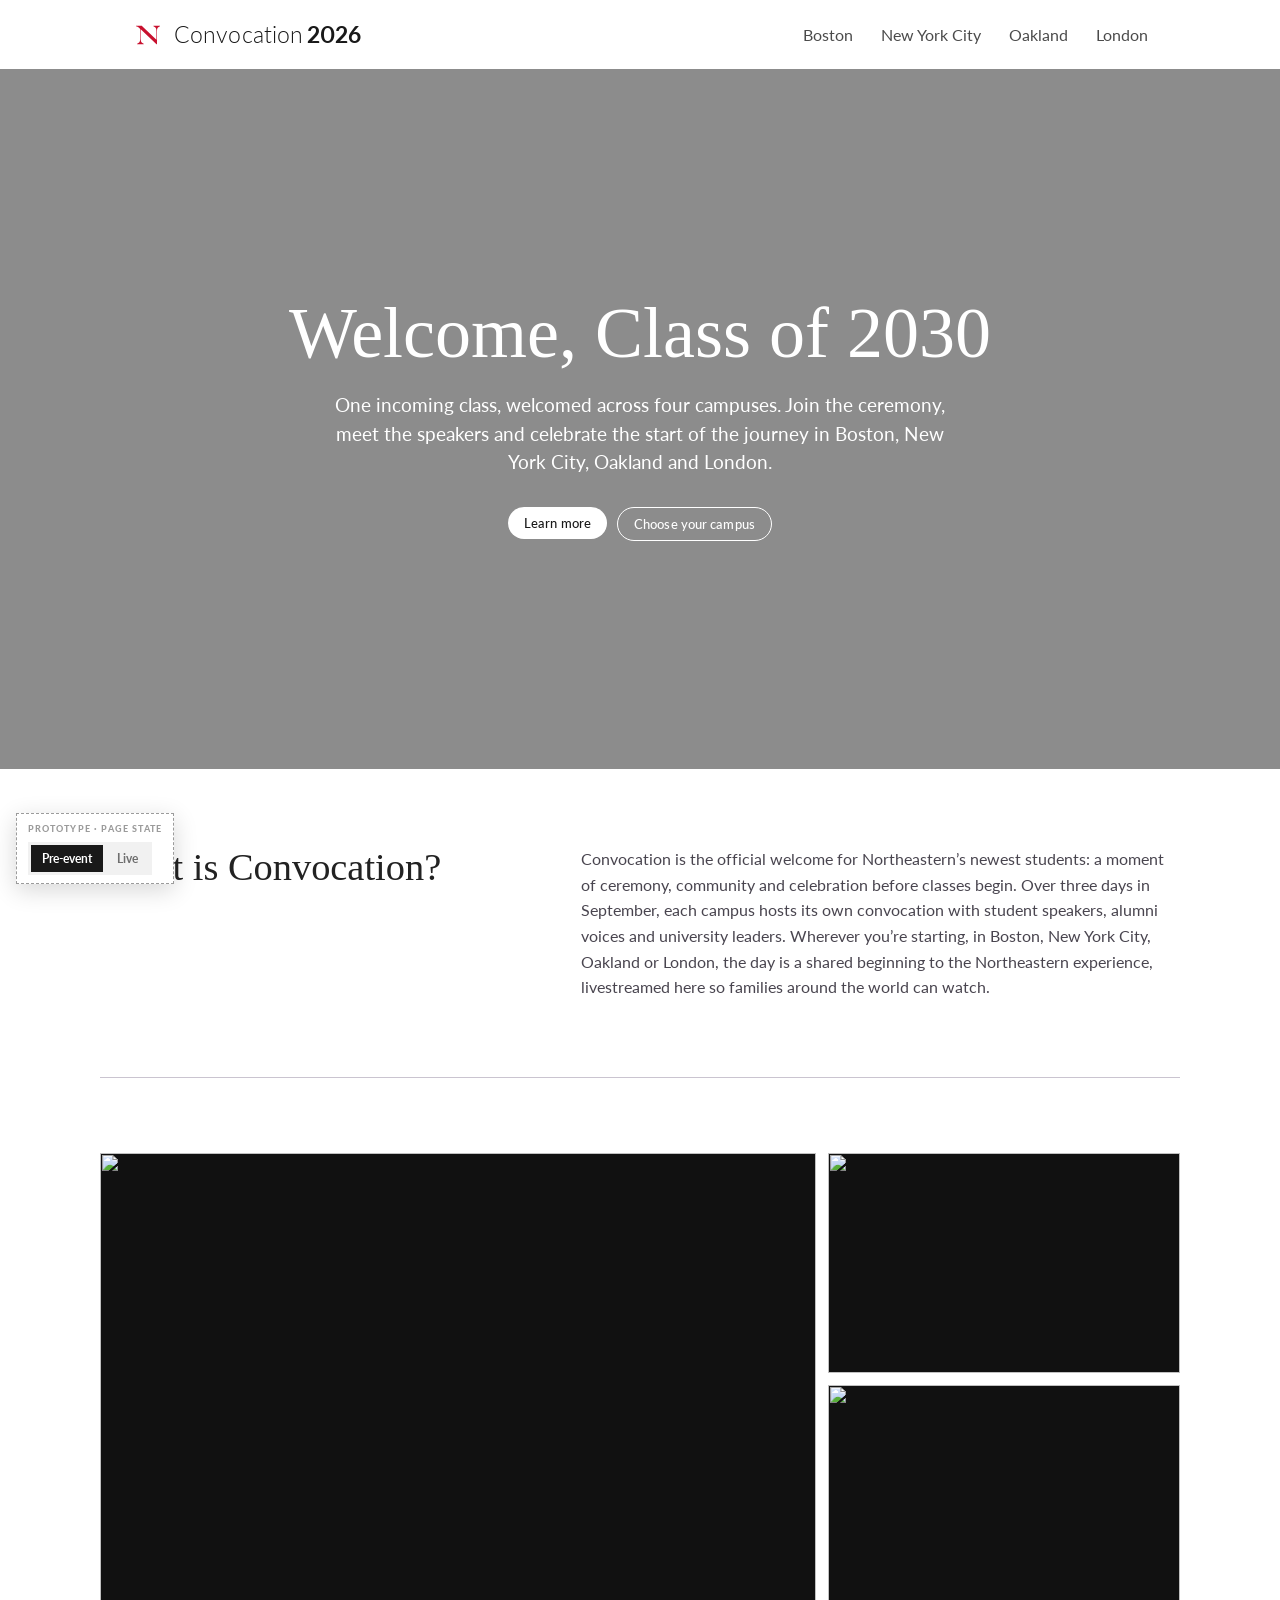
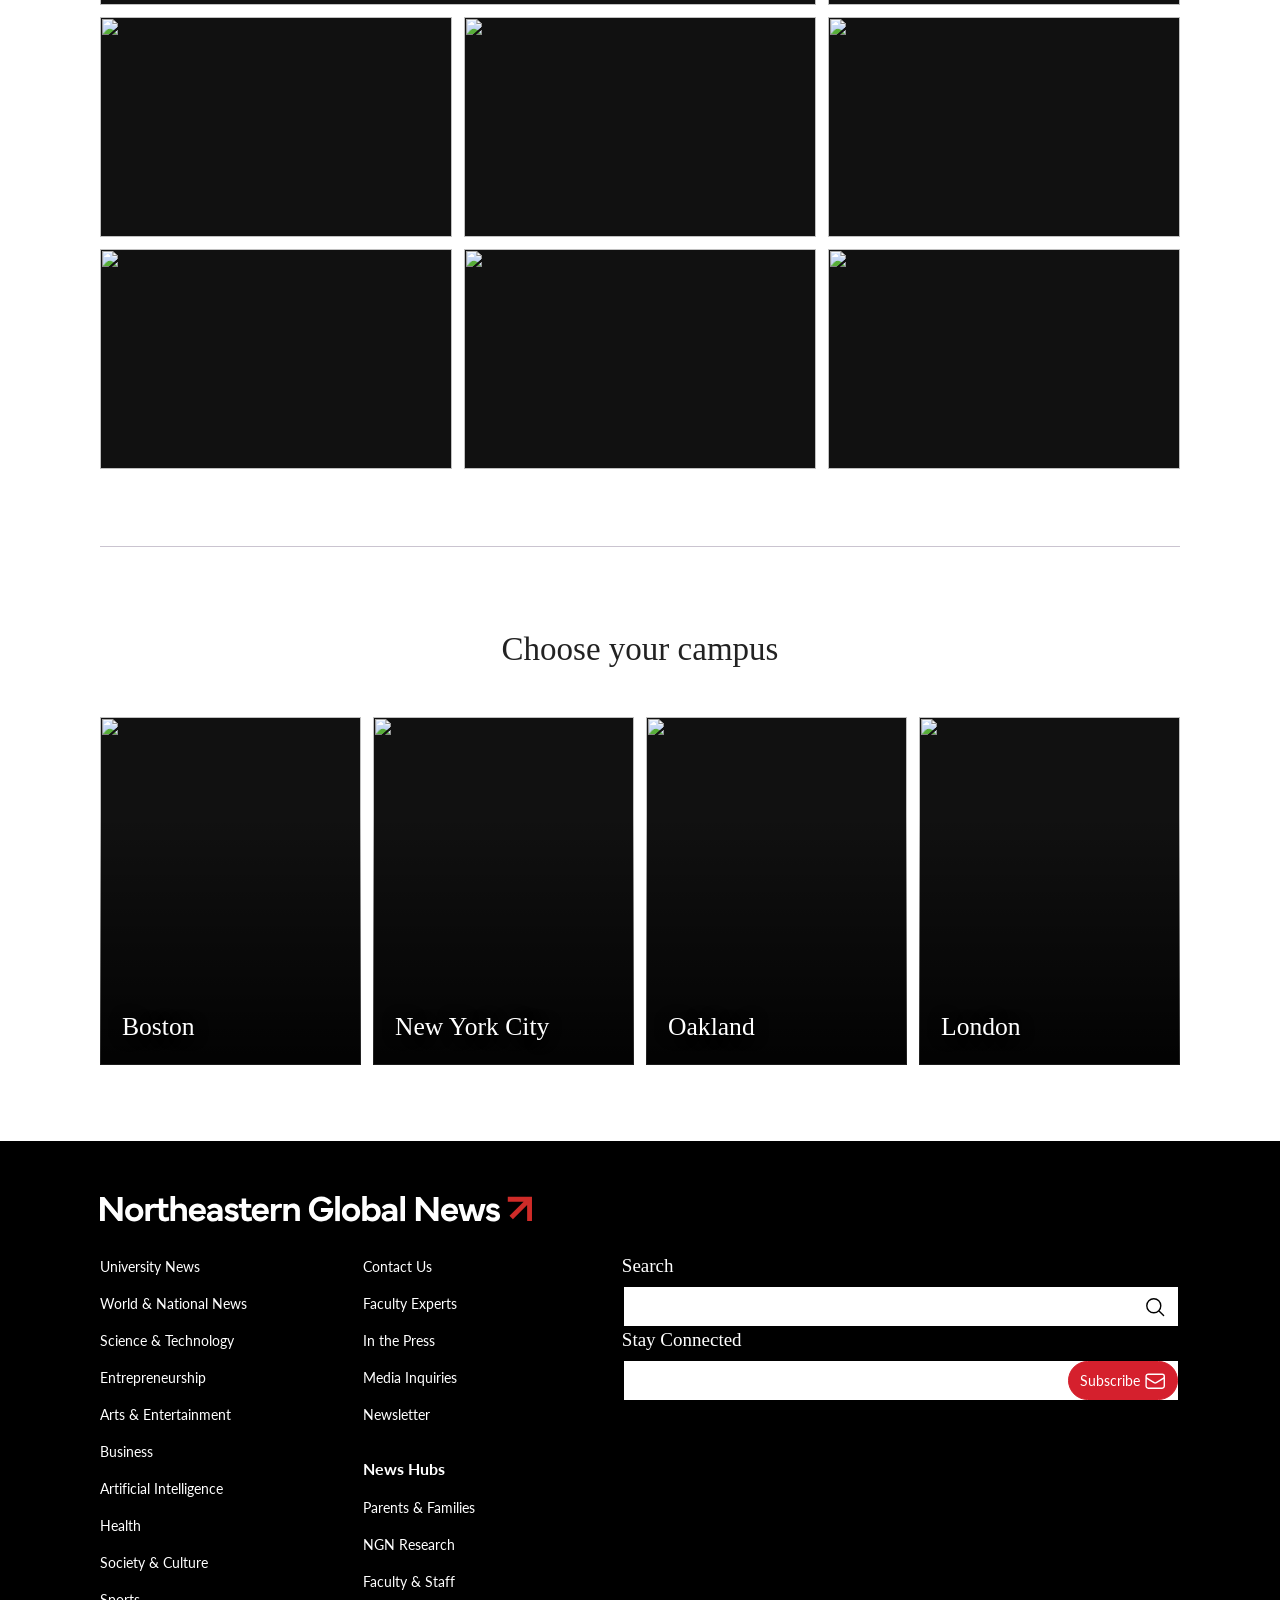
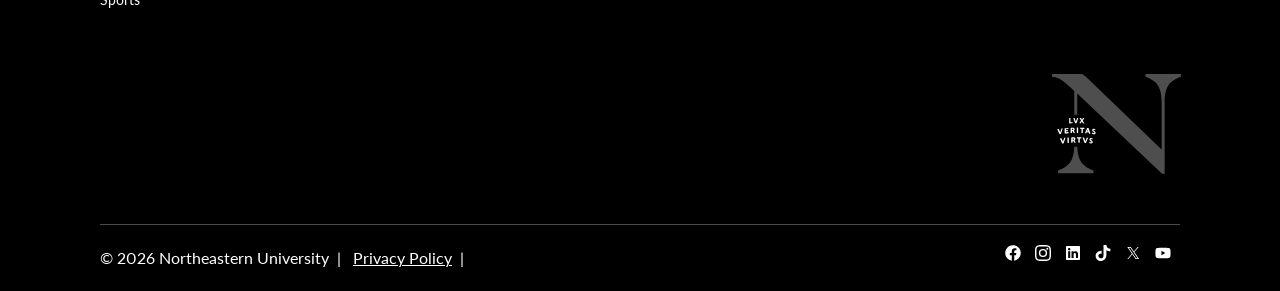
==== convocation/index.html @ 6744ec11 "Convocation: tighten spacing between N monogram and wordmark" ====
<!DOCTYPE html>
<html lang="en">
<head>
<meta charset="UTF-8">
<meta name="viewport" content="width=device-width, initial-scale=1.0">
<title>Convocation 2026 | Northeastern Global News</title>
<meta name="prototype-rev" content="2">
<!--
  Design prototype for news.northeastern.edu/convocation
  Views: #/ (splash) · #/boston · #/nyc · #/oakland · #/london
  Bottom-left toggle flips campus pages between pre-event and live mockups.

  Built on the real NGN system: convocation-ngn.css is the live site's compiled
  CSS (theme style/layout bundles + block styles + WP global styles) captured
  from the commencement page. Markup reuses production components and utility
  classes: commencement-2026-header, ngn-card, wp-block-* + is-*/has-* utilities,
  masked-image, site-footer. The <style> block below is prototype-only glue.
-->
<link rel="stylesheet" href="https://use.typekit.net/kab0ulp.css">
<link rel="stylesheet" href="https://fonts.googleapis.com/css2?family=Lato:ital,wght@0,100;0,300;0,400;0,700;0,900;1,100;1,300;1,400;1,700;1,900&display=swap">
<link rel="stylesheet" href="convocation-ngn.css">
<style>
  /* ---- prototype glue: only what no existing component provides ---- */

  /* header brand (no convocation logo asset exists yet; matches the
     commencement wordmark treatment: serif caps + accent italic year) */
  .commencement-2026-header{padding-inline:0}
  .proto-headwrap{display:flex;align-items:center;gap:40px;justify-content:space-between;width:100%;box-sizing:border-box;
    max-width:var(--proto-w,1080px);margin-inline:auto;padding-inline:clamp(20px,3vw,32px)}
  .proto-headwrap nav ul{flex-wrap:wrap;align-items:center}
  .campus-switch-wrap{display:inline-flex;align-items:center}
  .campus-switch-wrap::after{content:"";width:8px;height:8px;flex-shrink:0;
    border-right:1.5px solid currentColor;border-bottom:1.5px solid currentColor;
    transform:translateY(-2px) rotate(45deg);margin-left:5px;pointer-events:none}
  .campus-switch{appearance:none;-webkit-appearance:none;border:0;background:none;cursor:pointer;
    font-family:inherit;font-size:16px!important;line-height:1.4;color:inherit;padding:2px 0}
  .campus-switch:focus-visible{outline:2px solid var(--ngn-v2-sys-color-primary,#c8102e);outline-offset:2px}
  @media(width <= 767px){.proto-headwrap{flex-direction:column;align-items:stretch;gap:0}}
  .proto-brand{align-items:baseline;gap:4px;font-family:var(--wp--preset--font-family--body,Lato,sans-serif);color:#191919}
  .proto-brand .w{font-size:23px;letter-spacing:.005em;font-weight:300}
  .proto-brand .y{font-weight:700;font-size:23px}

  /* hero cover sizing (leaner than v1 per review) */
  .proto-hero{min-height:420px}
  .proto-hero .wp-block-cover__inner-container{text-align:left;width:100%;max-width:var(--proto-w,1080px);margin-inline:auto;padding-inline:clamp(20px,3vw,32px)}
  .proto-hero--campus{min-height:480px}
  .proto-hero h1{margin:0;font-size:clamp(36px,4.4vw,52px);line-height:1.06}
  .proto-hero .meta{margin-top:14px;font-size:16px;font-weight:400;letter-spacing:.01em;line-height:1.6}
  .proto-hero .meta b{font-weight:700}

  /* countdown — boxless type per review */
  .proto-count{display:flex;justify-content:flex-start;gap:clamp(26px,4.5vw,52px);margin-top:26px}
  .proto-count .n{display:block;font-family:var(--wp--preset--font-family--serif-display,"kepler-std-display",serif);
    font-weight:400;font-size:clamp(28px,3vw,40px);line-height:1;font-variant-numeric:tabular-nums}
  .proto-count .u{display:block;margin-top:5px;font-size:12.5px;font-weight:400;letter-spacing:.02em;opacity:.9}

  .proto-hero .proto-ctas{margin-top:28px;display:flex;gap:10px;flex-wrap:wrap}

  /* pre-event livestream alert bar (ngn-banner styles ship only when a
     banner is active, so this mirrors that slot with scheme utilities) */
  .proto-alert{position:sticky;top:var(--proto-header-h,72px);z-index:90;
    display:flex;align-items:center;justify-content:center;gap:12px 22px;flex-wrap:wrap;padding:9px 24px}

  .proto-alert__close{position:absolute;right:clamp(12px,2vw,24px);top:50%;transform:translateY(-50%);
    border:0;background:none;color:#fff;font-size:22px;line-height:1;cursor:pointer;padding:4px 8px;opacity:.85}
  .proto-alert__close:hover{opacity:1}
  .proto-alert__close:focus-visible{outline:2px solid #fff;outline-offset:2px}

  /* splash campus picker */
  .proto-pick-grid{display:grid;grid-template-columns:1fr 1fr;gap:20px}
  @media(width <= 781px){.proto-pick-grid{grid-template-columns:1fr}}
  .proto-pick{display:block;position:relative;overflow:hidden;text-decoration:none;color:#fff;
    border-radius:var(--wp--custom--radius--medium, 12px);aspect-ratio:16/10;background:#111}
  .proto-pick img{position:absolute;inset:0;width:100%;height:100%;object-fit:cover;transition:transform .5s ease}
  .proto-pick:hover img{transform:scale(1.04)}
  .proto-pick::after{content:"";position:absolute;inset:0;
    background:linear-gradient(180deg,rgba(0,0,0,0) 30%,rgba(0,0,0,.72) 100%)}
  .proto-pick__body{position:absolute;inset:auto 0 0 0;z-index:2;padding:26px 28px}
  .proto-pick__city{color:#fff;font-family:var(--wp--preset--font-family--serif-display,"kepler-std-display",serif);
    font-weight:500;font-size:clamp(30px,3.6vw,42px);line-height:1;margin:0}
  .proto-pick__meta{margin:8px 0 0;font-size:14px;font-weight:400;color:#eee}
  .proto-pick__meta b{font-weight:700;color:#fff}
  .proto-pick__cta{display:inline-block;margin-top:12px;font-size:13px;font-weight:700;letter-spacing:.02em;
    border-bottom:1px solid rgba(255,255,255,.6);padding-bottom:2px}
  .proto-pick:hover .proto-pick__cta{border-color:#fff}

  /* stream placeholder / live players */
  .proto-player{position:relative;overflow:hidden;border-radius:var(--wp--custom--radius--medium,12px);background:#000;color:#fff}
  .proto-player .is-aspect-16-9 img{opacity:.55}
  .proto-player .mid{position:absolute;inset:0;display:flex;flex-direction:column;align-items:center;justify-content:center;gap:14px;text-align:center;padding:0 20px;z-index:2}
  .proto-play{width:64px;height:64px;border-radius:50%;background:var(--wp--preset--color--accent,#cf2b28);
    display:flex;align-items:center;justify-content:center;border:0;cursor:pointer;transition:transform .2s ease}
  .proto-play:hover{transform:scale(1.06)}
  .proto-play svg{width:24px;height:24px;fill:#fff;margin-left:3px}
  .proto-live-badge{display:inline-flex;align-items:center;gap:7px;background:var(--wp--preset--color--accent,#cf2b28);
    color:#fff;font-size:12px;font-weight:900;letter-spacing:.1em;padding:5px 12px;border-radius:2px}
  .proto-player .corner{position:absolute;top:14px;left:14px;z-index:3}
  .proto-player .views{position:absolute;top:14px;right:14px;z-index:3;font-size:12px;font-weight:700;
    background:rgba(0,0,0,.55);padding:4px 10px;border-radius:2px}
  .proto-upnext-badge{display:inline-flex;background:#6b6b6b;color:#fff;font-size:12px;font-weight:900;
    letter-spacing:.1em;padding:5px 12px;border-radius:2px}
  .proto-players{display:grid;gap:20px;margin-top:var(--wp--preset--spacing--60)}
  .proto-players.two{grid-template-columns:1fr 1fr}
  @media(width <= 781px){.proto-players.two{grid-template-columns:1fr}}

  /* getting there — static map from CARTO light tiles (keyless, no iframe chrome) */
  .proto-map{position:relative;overflow:hidden;border-radius:var(--wp--custom--radius--medium,12px);
    background:#e9e9e6;min-height:420px;height:100%;display:block}
  .proto-map .canvas{position:absolute;left:50%;top:50%;transform:translate(-50%,-50%)}
  .proto-map .pin{position:absolute;left:50%;top:50%;transform:translate(-50%,-100%);z-index:3;
    filter:drop-shadow(0 3px 5px rgba(0,0,0,.3))}
  .proto-map .pin svg{width:36px;height:46px;display:block}
  .proto-map .chip{position:absolute;left:50%;top:50%;transform:translate(-50%,10px);z-index:3;
    background:#fff;border-radius:999px;padding:6px 14px;font-size:12.5px;font-weight:700;
    white-space:nowrap;box-shadow:0 2px 8px rgba(0,0,0,.18);color:#191919}
  .proto-map .attrib{position:absolute;right:8px;bottom:6px;z-index:3;font-size:9.5px;color:#8a8a8a;
    background:rgba(255,255,255,.75);padding:1px 6px;border-radius:4px}
  .proto-map:hover .chip{background:var(--ngn-v2-sys-color-primary,#c8102e);color:#fff;transition:.2s}

  /* stories: two large cards (lead + right-top) then thumbnail rows (category-redesign featured section) */
  .proto-featured{display:grid;grid-template-columns:1.4fr 1fr;gap:clamp(28px,4vw,52px);align-items:start}
  @media(width <= 781px){.proto-featured{grid-template-columns:1fr;gap:clamp(28px,6vw,40px)}}
  .proto-featured__col{display:flex;flex-direction:column;gap:clamp(20px,2vw,28px)}
  .proto-fbig{display:block;text-decoration:none;color:inherit}
  .proto-fbig__media{margin-bottom:16px;overflow:hidden}
  .proto-fbig__media img{width:100%;aspect-ratio:16/10;object-fit:cover;display:block}
  .proto-fbig__hed{line-height:1.18;margin:0}
  .proto-featured__lead .proto-fbig__hed{font-size:clamp(24px,2.5vw,31px)}
  .proto-featured__sub .proto-fbig__hed{font-size:clamp(20px,1.9vw,24px)}
  .proto-fbig__dek{margin:12px 0 0;font-family:var(--wp--preset--font-family--body,Lato,sans-serif);
    font-size:15px;line-height:1.5;color:var(--ngn-v2-sys-color-on-surface-variant,#49454e)}
  .proto-fbig__date{display:block;margin-top:10px;font-family:var(--wp--preset--font-family--body,Lato,sans-serif);
    font-size:12.5px;color:var(--ngn-v2-sys-color-on-surface-variant,#6e6e6e)}
  .proto-fbig:hover .proto-fbig__hed{text-decoration:underline;text-underline-offset:3px;text-decoration-thickness:1px}
  .proto-featured__list{display:flex;flex-direction:column}
  .proto-frow{display:flex;gap:20px;justify-content:space-between;align-items:flex-start;
    text-decoration:none;color:inherit;padding:18px 0;border-top:1px solid var(--ngn-v2-sys-color-outline-variant,#e2e2e2)}
  .proto-frow__text{min-width:0}
  .proto-frow__hed{font-size:18px;line-height:1.25;margin:0}
  .proto-frow__date{display:block;margin-top:8px;font-family:var(--wp--preset--font-family--body,Lato,sans-serif);
    font-size:12.5px;color:var(--ngn-v2-sys-color-on-surface-variant,#6e6e6e)}
  .proto-frow__media{flex:0 0 clamp(80px,8vw,96px)}
  .proto-frow__media img{width:100%;aspect-ratio:4/3;object-fit:cover;display:block}
  .proto-frow:hover .proto-frow__hed{text-decoration:underline;text-underline-offset:3px;text-decoration-thickness:1px}

  /* overlay story card (image background, headline over bottom gradient) */
  .proto-storycard{position:relative;display:block;overflow:hidden;border-radius:var(--wp--custom--radius--medium,12px);
    aspect-ratio:16/10;background:#111;color:#fff}
  .proto-storycard img{position:absolute;inset:0;width:100%;height:100%;object-fit:cover;transition:transform .5s ease}
  .proto-storycard:hover img{transform:scale(1.035)}
  .proto-storycard::after{content:"";position:absolute;inset:0;background:linear-gradient(180deg,rgba(0,0,0,0) 38%,rgba(0,0,0,.78) 100%)}
  .proto-storycard__body{position:absolute;inset:auto 0 0 0;z-index:2;padding:22px 24px}
  .proto-storycard__hed{margin:0;font-family:var(--wp--preset--font-family--serif-display,"kepler-std-display",serif);
    font-weight:500;font-size:clamp(19px,1.8vw,24px);line-height:1.25;color:#fff}
  .proto-storycard:hover .proto-storycard__hed{text-decoration:underline;text-underline-offset:3px;text-decoration-thickness:1px}
  .proto-storycard__meta{margin:7px 0 0;font-size:12.5px;color:rgba(255,255,255,.82)}
  .proto-cards--2{display:grid;grid-template-columns:1fr 1fr;gap:20px}
  @media(width <= 781px){.proto-cards--2{grid-template-columns:1fr}}

  /* dark speaker section */
  .proto-band--dark{background:#000;color:#fff}
  .proto-band--dark .proto-kepler,.proto-band--dark .wp-block-heading{color:#fff}

  /* speaker roster: full-width rows — headshot · name · role · LinkedIn, bottom-aligned */
  .proto-splist{border-top:1px solid rgba(255,255,255,.15)}
  .proto-sprow{display:grid;grid-template-columns:auto 1fr auto 26px;align-items:end;
    column-gap:clamp(14px,1.5vw,22px);padding:clamp(16px,1.9vw,22px) 2px;
    border-bottom:1px solid rgba(255,255,255,.15)}
  .proto-sprow__media{width:clamp(84px,8.6vw,109px);aspect-ratio:1/1;overflow:hidden;background:#222;
    display:flex;align-items:center;justify-content:center}
  .proto-sprow__media img{width:100%;height:100%;object-fit:cover;filter:grayscale(1)}
  .proto-sprow__media svg{width:40%;height:40%;fill:#4a4a4a}
  .proto-sprow__name{font-weight:400;font-size:clamp(24px,3vw,34px);line-height:.98;margin:0;color:#fff}
  .proto-sprow__role{font-family:Lato,sans-serif;font-size:14px;line-height:1.35;margin:0;
    white-space:nowrap;text-align:right;color:rgba(255,255,255,.6)}
  .proto-sprow__li{display:inline-flex;justify-self:end;color:rgba(255,255,255,.55);transition:color .15s}
  .proto-sprow__li svg{width:22px;height:22px;fill:currentColor}
  .proto-sprow__li:hover,.proto-sprow__li:focus-visible{color:#fff}
  @media(width <= 599px){
    .proto-sprow{grid-template-columns:auto 1fr 26px;column-gap:16px;align-items:stretch}
    .proto-sprow__media{grid-row:1/3;align-self:center;width:clamp(89px,24vw,109px)}
    .proto-sprow__name{grid-column:2;grid-row:1;align-self:start}
    .proto-sprow__li{grid-column:3;grid-row:1;align-self:start}
    .proto-sprow__role{grid-column:2/4;grid-row:2;align-self:end;text-align:left;white-space:normal}
  }

  /* photo carousel — centered focus, infinite, autoplay; arrows below */
  .proto-slider-shell{margin-top:var(--proto-headgap)}
  .proto-slider{gap:14px;scrollbar-width:none;padding-block:4px}
  .proto-slider::-webkit-scrollbar{display:none}
  .wp-block-group.is-style-full-horizontal-scroll.proto-slider{scroll-snap-type:x mandatory}
  .wp-block-group.is-style-full-horizontal-scroll.proto-slider > figure{scroll-snap-align:center}
  .proto-slider figure{margin:0;flex:0 0 auto;overflow:hidden;position:relative;scroll-snap-align:center;
    border-radius:var(--wp--custom--radius--small,6px);height:clamp(260px,38vw,440px);aspect-ratio:3/2}
  .proto-slider img{width:100%;height:100%;display:block;object-fit:cover}
  .proto-slider-nav{display:flex;gap:10px;justify-content:center;margin-top:24px}
  .proto-slider-arrow{width:48px;height:48px;border-radius:50%;background:#fff;
    border:1px solid var(--ngn-v2-sys-color-outline-variant,#e2e2e2);cursor:pointer;color:#191919;
    display:flex;align-items:center;justify-content:center;transition:.2s}
  .proto-slider-arrow svg{width:20px;height:20px;fill:none;stroke:currentColor;stroke-width:2;stroke-linecap:round;stroke-linejoin:round}
  .proto-slider-arrow:hover{background:var(--ngn-v2-sys-color-primary,#c8102e);border-color:var(--ngn-v2-sys-color-primary,#c8102e);color:#fff}
  .proto-slider-arrow:focus-visible{outline:2px solid var(--ngn-v2-sys-color-primary,#c8102e);outline-offset:2px}

  /* social embeds — same grid treatment as the commencement page */
  .proto-embeds{display:grid;grid-template-columns:repeat(auto-fit,minmax(240px,1fr));
    gap:20px;justify-items:stretch}
  .proto-embeds iframe{background:#fff;max-width:none;width:100%;
    border:1px solid #dbdbdb;display:block}

  /* generic card grids built from ngn-card */
  .proto-cards{display:grid;grid-template-columns:repeat(4,1fr);gap:20px}
  @media(width <= 1023px){.proto-cards{grid-template-columns:repeat(2,1fr)}}
  @media(width <= 599px){.proto-cards{grid-template-columns:1fr}}
  .proto-cards--3{grid-template-columns:repeat(3,1fr)}
  @media(width <= 781px){.proto-cards--3{grid-template-columns:1fr}}
  .proto-cards .ngn-card{color:var(--wp--preset--color--contrast,#191919);--wp--custom--color--emphasize:var(--ngn-v2-sys-color-on-surface,#191919)}
  a.ngn-card{text-decoration:none}
  .ngn-card__headline a{text-decoration:none;color:inherit}
  .ngn-card__headline a:hover{text-decoration:underline;text-underline-offset:3px}

  a.ngn-card:hover .ngn-card__headline h3{text-decoration:underline;text-underline-offset:3px;text-decoration-thickness:1px}

  /* prototype state toggle (not part of the design) */
  .proto-toggle{position:fixed;left:16px;bottom:16px;z-index:500;background:#fff;border:1.5px dashed #9b9b9b;
    border-radius:10px;padding:8px 11px;box-shadow:0 6px 24px rgba(0,0,0,.16);font-family:Lato,sans-serif}
  .proto-toggle .lab{display:block;font-size:9px;font-weight:900;letter-spacing:.12em;color:#9b9b9b;margin-bottom:5px}
  .proto-toggle .seg{display:inline-flex;background:#f1f1f1;border-radius:7px;padding:3px;gap:3px}
  .proto-toggle button{font:inherit;font-size:12px;font-weight:700;color:#6e6e6e;background:none;border:0;
    padding:4px 11px;border-radius:5px;cursor:pointer}
  .proto-toggle button.on{background:#191919;color:#fff}
  .proto-toggle button.on.is-live{background:var(--wp--preset--color--accent,#cf2b28)}

  .has-black-background-color .wp-block-heading,.has-black-background-color h1{color:#fff}
  .page__content{padding-block-end:0;margin-block-end:0}
  #site-content{padding-block-end:0;margin-block-end:0}
  .page__content > :last-child{margin-block-end:0}
  /* section shell — owned by the prototype; alignfull/constrained layout
     rules are generated per-page by WP and don't exist in a static capture */
  .proto-band{padding-block:clamp(56px,6vw,88px)}
  .proto-band .wp-block-heading + *{margin-top:var(--wp--preset--spacing--60)}
  .proto-wrap{max-width:var(--proto-w,1080px);margin-inline:auto;padding-inline:clamp(20px,3vw,32px)}
  :root{--proto-w:1080px;--proto-headgap:clamp(22px,3.5vw,40px)}
  .site-footer{margin-block-start:0;display:flow-root}
  .site-footer > .wrapper{max-width:var(--proto-w,1080px);width:auto;box-sizing:content-box;
    margin-inline:auto;padding-inline:clamp(20px,3vw,32px)} /* match the 1080px content width used across the page */
  #speakers{max-width:none;margin:0} /* commencement microsite CSS in the bundle pins this id to 1100px */
  .proto-btn-white{background:#fff;color:#191919}
  .proto-btn-white:hover{background:#ececec}
  .proto-kepler.is-size-28{font-size:30px}
  @media(width >= 782px){
    .proto-sechead{text-align:center}
    .proto-kepler.is-size-28{font-size:33px}
  }
  .proto-kepler{font-family:var(--wp--preset--font-family--serif-display,"kepler-std-display",serif);font-weight:500}

  /* aspect boxes crop their media (scoped to .livestream-list upstream) */
  .is-aspect-16-9,.is-aspect-3-2{position:relative;overflow:hidden}
  .is-aspect-16-9 > img,.is-aspect-3-2 > img{width:100%;height:100%;object-fit:cover}
  #go,#speakers,#stories,#photos,#social,#others,#overview,#gallery,#campuses{scroll-margin-top:150px}

  /* ---------- FY26 landing refresh + fixes ---------- */
  /* red Northeastern N in the brand */
  .proto-brand{align-items:center}
  .proto-nlogo{display:inline-block;width:auto;height:32px;margin-right:6px;vertical-align:middle;
    fill:var(--ngn-v2-sys-color-primary,#c8102e)}

  /* campus switch: chevron lives inside the clickable select */
  .campus-switch-wrap::after{display:none}
  .campus-switch{background:url('data:image/svg+xml;utf8,<svg xmlns="http://www.w3.org/2000/svg" width="10" height="6" fill="none" stroke="%23191919" stroke-width="1.6" stroke-linecap="round" stroke-linejoin="round"><path d="M1 1l4 4 4-4"/></svg>') no-repeat right 1px center}

  /* mobile nav: centered items, horizontal divider, centered alert */
  .proto-nav-divider{border-left:1px solid #E2E2E2;height:18px;align-self:center}
  .proto-alert{text-align:center}
  @media(width <= 767px){
    .proto-nav-divider{border-left:0;border-top:1px solid #E2E2E2;height:0;width:100%;align-self:stretch;margin:8px 0}
    .commencement-2026-header__trigger{justify-content:center;text-align:center;width:100%}
    .proto-headwrap nav ul{justify-content:center;text-align:center}
    .campus-switch-wrap{justify-content:center}
  }

  /* getting-there: heading/info above the map on mobile */
  .proto-go{display:flex;gap:clamp(32px,5vw,64px);flex-wrap:wrap;align-items:center}
  .proto-go__map{flex:1 1 400px}
  .proto-go__info{flex:1 1 300px}
  @media(width <= 767px){
    .proto-go__map{order:2;flex-basis:100%}
    .proto-go__info{order:1;flex-basis:100%}
  }

  /* home hero: large + centered */
  .proto-hero--home{min-height:min(86vh,700px)}
  .proto-hero--home .wp-block-cover__inner-container{text-align:center;max-width:840px}
  .proto-hero--home h1{font-size:clamp(40px,6vw,72px);line-height:1.02}
  .proto-hero__eyebrow{margin:0 0 16px;font-family:Lato,sans-serif;font-weight:700;font-size:13px;letter-spacing:.16em;text-transform:uppercase;color:#fff;opacity:.85}
  .proto-hero__sub{margin:20px auto 0;max-width:58ch;font-size:clamp(17px,1.5vw,20px);line-height:1.5;color:#fff}
  .proto-hero--home .proto-ctas{justify-content:center;margin-top:30px}

  /* overview */
  .proto-overview{display:grid;grid-template-columns:1.1fr 1fr;gap:clamp(32px,5vw,72px);align-items:start}
  @media(width <= 781px){.proto-overview{grid-template-columns:1fr;gap:28px}}
  .proto-overview__lead{font-family:var(--wp--preset--font-family--serif-display,"kepler-std-display",serif);font-weight:500;font-size:clamp(22px,2.2vw,28px);line-height:1.3;margin:0}
  .proto-overview__body{margin:0;font-size:16px;line-height:1.6;color:var(--ngn-v2-sys-color-on-surface-variant,#49454e)}
  .proto-stats{display:grid;grid-template-columns:1fr 1fr;gap:26px 24px}
  .proto-stat__n{font-family:var(--wp--preset--font-family--serif-display,"kepler-std-display",serif);font-weight:500;font-size:clamp(32px,3.6vw,46px);line-height:1;color:var(--ngn-v2-sys-color-primary,#c8102e)}
  .proto-stat__l{margin:8px 0 0;font-size:13.5px;line-height:1.4;color:var(--ngn-v2-sys-color-on-surface-variant,#49454e)}

  /* gallery mosaic */
  .proto-gallery{display:grid;grid-template-columns:repeat(3,1fr);grid-auto-rows:220px;gap:12px;grid-auto-flow:dense}
  .proto-gallery a{display:block;overflow:hidden;position:relative;background:#111}
  .proto-gallery img{width:100%;height:100%;object-fit:cover;display:block;transition:transform .5s ease}
  .proto-gallery a:hover img{transform:scale(1.05)}
  .proto-gallery .big{grid-column:span 2;grid-row:span 2}
  @media(width <= 781px){.proto-gallery{grid-template-columns:repeat(2,1fr);grid-auto-rows:140px}}

  /* campus panels */
  .proto-campuses{display:grid;grid-template-columns:repeat(4,1fr);gap:12px}
  @media(width <= 900px){.proto-campuses{grid-template-columns:repeat(2,1fr)}}
  @media(width <= 520px){.proto-campuses{grid-template-columns:1fr}}
  .proto-campus{position:relative;display:flex;align-items:flex-end;overflow:hidden;aspect-ratio:3/4;text-decoration:none;color:#fff;background:#111}
  .proto-campus img{position:absolute;inset:0;width:100%;height:100%;object-fit:cover;transition:transform .6s ease}
  .proto-campus::after{content:"";position:absolute;inset:0;background:linear-gradient(180deg,rgba(0,0,0,0) 28%,rgba(0,0,0,.86) 100%);transition:background .3s}
  .proto-campus:hover img{transform:scale(1.05)}
  .proto-campus:hover::after{background:linear-gradient(180deg,rgba(0,0,0,.15) 18%,rgba(0,0,0,.82) 100%)}
  .proto-campus__body{position:relative;z-index:2;padding:22px 22px 24px;width:100%}
  .proto-campus__city{margin:0;color:#fff;font-family:var(--wp--preset--font-family--serif-display,"kepler-std-display",serif);font-weight:500;font-size:clamp(24px,2vw,30px);line-height:1.05;text-shadow:0 1px 14px rgba(0,0,0,.6)}
  .proto-campus__date{display:block;margin:7px 0 0;font-family:Lato,sans-serif;font-size:13px;color:rgba(255,255,255,.9);opacity:0;transform:translateY(6px);transition:.3s}
  .proto-campus:hover .proto-campus__date,.proto-campus:focus-visible .proto-campus__date{opacity:1;transform:none}

  /* hero background video */
  .proto-hero__video{position:absolute;inset:0;width:100%;height:100%;object-fit:cover}

  /* overview heading (2-col: heading | paragraph) */
  @media(width >= 782px){.proto-overview{grid-template-columns:0.8fr 1.15fr}}
  .proto-overview__heading{margin:0;font-family:var(--wp--preset--font-family--serif-display,"kepler-std-display",serif);font-weight:500;font-size:clamp(26px,3vw,40px);line-height:1.12}

  /* thin content-width divider between landing sections */
  .proto-topline{position:relative}
  .proto-topline::before{content:"";position:absolute;top:0;left:50%;transform:translateX(-50%);
    width:min(100% - 40px, var(--proto-w,1080px));height:1px;background:var(--ngn-v2-sys-color-outline-variant,#e5e5e5)}

  /* flat corners everywhere except global buttons/round controls */
  *,*::before,*::after{border-radius:0 !important}
  .ngn-button,.is-shape-round,.proto-slider-arrow,.proto-play,.wp-element-button,.button{border-radius:999px !important}
</style>
</head>
<body class="wp-embed-responsive">

<header class="commencement-2026-header commencement-2026-header--landing" role="banner">
  <div class="proto-headwrap">
    <a href="#/" class="commencement-2026-header__brand proto-brand" aria-label="Northeastern Convocation 2026 home">
      <svg class="proto-nlogo" viewBox="0 0 288 288" aria-hidden="true" focusable="false"><path d="M224.86,107.71c0-26.92,9.05-35.74,27.14-42.58v-4.41h-59.35v4.41c18.09,6.84,27.14,15.66,27.14,42.58v78.99l-125.54-120.02c-5.74-5.3-7.28-5.96-11.03-5.96h-47.22v4.41c10.37,1.1,16.55,3.97,31.55,18.53l5.74,5.52v90.02c0,26.92-9.05,35.74-27.14,42.58v4.41h59.35v-4.41c-18.09-6.84-27.14-15.66-27.14-42.58v-85.83l142.09,133.92h4.41v-119.58Z" fill="#c8102e"/></svg>
      <span class="w">Convocation</span><span class="y">2026</span>
    </a>
    <button type="button" class="commencement-2026-header__trigger" aria-expanded="false" aria-controls="convocation-header-nav">
      <span class="commencement-2026-header__current-label">Menu</span>
      <span class="commencement-2026-header__chevron" aria-hidden="true"></span>
    </button>
    <nav id="convocation-header-nav" class="commencement-2026-header__nav" aria-label="Convocation 2026 sections">
      <ul id="headNav"></ul>
    </nav>
  </div>
</header>

<main id="site-content" role="main">
  <div class="page__content" id="app"></div>
</main>

<footer class="site-footer">
	<div class="wrapper">
		<section class="site-summary">
    
<div class="nameplate">
	<h1 class="nameplate__headline screen-reader-text">
		<a href="https://news.northeastern.edu" rel="home">Convocation 2026</a>
	</h1>
	<a href="https://news.northeastern.edu" class="nameplate__media" rel="home" aria-label="Navigate to Northeastern Global News">
		<svg class="ngn-wordmark" xmlns="http://www.w3.org/2000/svg" viewBox="0 0 1284 75.66">
    <defs>
        <style>
            .ngn-wordmark__shapes {fill: var(--wp--custom--color--emphasize, #000) }
            .ngn-wordmark__shapes-arrow {fill: var(--wp--custom--color--accent, #cf2b28) }
        </style>
    </defs>
    <polygon class="ngn-wordmark__shapes ngn-wordmark__shapes-arrow"
             points="1212.05 2.59 1212.05 16.97 1259.1 16.97 1217.15 58.92 1227.32 69.09 1269.62 26.79 1269.62 74.55 1284 74.55 1284 2.59 1212.05 2.59"/>
    <g class="ngn-wordmark__shapes">
        <path d="M0,74.55V2.65H12.97L52.73,51.99V2.65h14.29V74.55h-13.18L14.29,25.73v48.82H0Z"/>
        <path d="M74.54,49.13c0-14.98,11.6-26.47,27.16-26.47s27.16,11.49,27.16,26.47-11.54,26.47-27.16,26.47-27.16-11.44-27.16-26.47Zm27.16,14.19c7.99,0,13.66-6.04,13.66-14.19s-5.67-14.14-13.66-14.14-13.66,6.04-13.66,14.14,5.72,14.19,13.66,14.19Z"/>
        <path d="M135.09,23.72h13.13l.26,6.94c2.59-5.29,7.52-7.99,13.24-7.99,3.02,0,5.56,.79,6.62,1.16l-1.06,12.12c-1.38-.48-3.6-1.16-6.3-1.16-5.98,0-12.28,3.23-12.28,13.71v26.05h-13.61V23.72Z"/>
        <path d="M166.21,35v-11.28h8.63V7.41h13.18V23.72h15.25v11.28h-14.93v20.91c0,5.29,2.96,7.62,7.52,7.62,2.54,0,5.77-.58,8.63-1.75l1.27,11.28c-3.12,1.54-8.15,2.54-12.28,2.54-11.17,0-18.69-5.77-18.69-17.74v-22.87h-8.58Z"/>
        <path d="M209.55,74.55V0h13.61V29.12c2.65-3.23,7.94-6.46,15.25-6.46,11.65,0,19.96,7.73,19.96,19.96v31.93h-13.61v-28.43c0-7.04-4.5-10.85-10.38-10.85s-11.22,3.81-11.22,10.85v28.43h-13.61Z"/>
        <path d="M263.97,49.08c.05-15.51,11.07-26.42,26.16-26.42,13.98,0,24.62,9.37,24.62,24.78,0,1.85-.16,3.76-.48,5.77h-36.74c1.01,5.98,7.1,10.17,13.55,10.17,5.03,0,9.37-2.33,12.65-7.15l9.64,7.2c-4.77,7.94-13.66,12.23-22.61,12.23-16.31,0-26.79-11.75-26.79-26.58Zm38.12-4.98c-.69-5.67-5.35-10.01-11.81-10.01s-11.81,4.24-12.55,10.01h24.35Z"/>
        <path d="M317.69,59.99c0-9.58,8.79-16.25,22.29-16.25,3.49,0,7.41,.58,10.69,1.75v-1.16c0-5.61-4.55-9.69-11.01-9.69-5.88,0-10.11,2.86-13.45,6.41l-7.78-7.78c3.44-4.45,10.96-10.59,21.65-10.59,14.88,0,24.14,7.89,24.14,20.6v31.29h-12.92v-5.67c-2.75,4.13-7.99,6.72-14.4,6.72-11.54,0-19.22-6.19-19.22-15.62Zm12.87-.74c0,3.81,3.28,6.25,8.47,6.25,6.51,0,11.65-4.34,11.65-10.75-2.49-1.11-5.72-1.96-9.74-1.96-6.19,0-10.38,2.59-10.38,6.46Z"/>
        <path d="M378.72,56.44c3.07,4.77,8.26,7.84,13.4,7.84,4.08,0,7.25-1.59,7.25-4.45,0-2.7-2.7-3.65-8.89-5.03-11.12-2.49-18.95-6.04-18.95-16.47,0-9.53,8.79-15.67,19.85-15.67,10.32,0,16.73,5.08,20.38,10.59l-8.68,7.15c-2.22-3.55-5.98-6.3-11.38-6.3-4.39,0-7.41,1.54-7.41,4.08,0,2.75,3.23,3.65,9.53,5.19,11.33,2.75,18.53,6.41,18.53,16.47s-9.21,15.78-20.07,15.78c-10.01,0-18.05-4.61-22.66-11.81l9.11-7.36Z"/>
        <path d="M412.49,35v-11.28h8.63V7.41h13.18V23.72h15.25v11.28h-14.93v20.91c0,5.29,2.96,7.62,7.52,7.62,2.54,0,5.77-.58,8.63-1.75l1.27,11.28c-3.12,1.54-8.15,2.54-12.28,2.54-11.17,0-18.69-5.77-18.69-17.74v-22.87h-8.58Z"/>
        <path d="M450.91,49.08c.05-15.51,11.07-26.42,26.16-26.42,13.98,0,24.62,9.37,24.62,24.78,0,1.85-.16,3.76-.48,5.77h-36.74c1.01,5.98,7.1,10.17,13.55,10.17,5.03,0,9.37-2.33,12.65-7.15l9.64,7.2c-4.77,7.94-13.66,12.23-22.61,12.23-16.31,0-26.79-11.75-26.79-26.58Zm38.12-4.98c-.69-5.67-5.35-10.01-11.81-10.01s-11.81,4.24-12.55,10.01h24.35Z"/>
        <path d="M508.02,23.72h13.13l.26,6.94c2.59-5.29,7.52-7.99,13.24-7.99,3.02,0,5.56,.79,6.62,1.16l-1.06,12.12c-1.38-.48-3.6-1.16-6.3-1.16-5.98,0-12.28,3.23-12.28,13.71v26.05h-13.61V23.72Z"/>
        <path d="M545.12,74.55V23.72h12.92l.26,5.88c2.65-3.55,8.1-6.94,15.67-6.94,11.75,0,20.07,7.73,20.07,19.96v31.93h-13.55v-28.43c0-7.04-4.55-10.85-10.54-10.85s-11.28,3.81-11.28,10.85v28.43h-13.55Z"/>
        <path d="M620.91,38.6c0-21.02,15.88-37.01,36.9-37.01,12.44,0,23.93,5.93,31.5,16.89l-11.28,8.05c-5.61-8.47-12.92-11.7-20.22-11.7-13.08,0-22.24,9.85-22.24,23.77s9.53,23.77,22.61,23.77c11.97,0,18.69-7.04,20.33-14.67h-21.76v-12.34h36.21c.21,1.85,.26,3.97,.26,5.77,0,18.48-13.02,34.47-35.05,34.47s-37.27-15.99-37.27-37.01Z"/>
        <path d="M712.81,74.55h-13.55V0h13.55V74.55Z"/>
        <path d="M719.04,49.13c0-14.98,11.6-26.47,27.16-26.47s27.16,11.49,27.16,26.47-11.54,26.47-27.16,26.47-27.16-11.44-27.16-26.47Zm27.16,14.19c7.99,0,13.66-6.04,13.66-14.19s-5.67-14.14-13.66-14.14-13.66,6.04-13.66,14.14,5.72,14.19,13.66,14.19Z"/>
        <path d="M779.6,74.55V0h13.34V29.86c3.34-4.24,8.58-7.2,16.73-7.2,14.4,0,24.62,10.96,24.62,26.42s-10.22,26.53-24.62,26.53c-7.47,0-13.24-2.59-16.52-6.46l-.27,5.4h-13.29Zm27.32-11.12c8.05,0,13.77-6.35,13.77-14.4s-5.67-14.19-13.77-14.19-13.82,6.09-13.82,14.19,5.77,14.4,13.82,14.4Z"/>
        <path d="M837.24,59.99c0-9.58,8.79-16.25,22.29-16.25,3.49,0,7.41,.58,10.69,1.75v-1.16c0-5.61-4.55-9.69-11.01-9.69-5.88,0-10.11,2.86-13.45,6.41l-7.78-7.78c3.44-4.45,10.96-10.59,21.65-10.59,14.88,0,24.14,7.89,24.14,20.6v31.29h-12.92v-5.67c-2.75,4.13-7.99,6.72-14.4,6.72-11.54,0-19.22-6.19-19.22-15.62Zm12.87-.74c0,3.81,3.28,6.25,8.47,6.25,6.51,0,11.65-4.34,11.65-10.75-2.49-1.11-5.72-1.96-9.74-1.96-6.19,0-10.38,2.59-10.38,6.46Z"/>
        <path d="M906.64,74.55h-13.55V0h13.55V74.55Z"/>
        <path d="M938.9,74.55V2.65h12.97l39.76,49.34V2.65h14.29V74.55h-13.18l-39.55-48.82v48.82h-14.29Z"/>
        <path d="M1013.49,49.08c.05-15.51,11.07-26.42,26.16-26.42,13.98,0,24.62,9.37,24.62,24.78,0,1.85-.16,3.76-.48,5.77h-36.74c1.01,5.98,7.1,10.17,13.55,10.17,5.03,0,9.37-2.33,12.65-7.15l9.64,7.2c-4.77,7.94-13.66,12.23-22.61,12.23-16.31,0-26.79-11.75-26.79-26.58Zm38.12-4.98c-.69-5.67-5.35-10.01-11.81-10.01s-11.81,4.24-12.55,10.01h24.35Z"/>
        <path d="M1064.62,23.72h14.03l10.01,37.01,10.91-36.21h12.07l10.85,36.21,10.06-37.01h14.03l-14.98,50.83h-16.89l-9.11-30.81-9.11,30.81h-16.89l-14.98-50.83Z"/>
        <path d="M1155.35,56.44c3.07,4.77,8.26,7.84,13.4,7.84,4.08,0,7.25-1.59,7.25-4.45,0-2.7-2.7-3.65-8.89-5.03-11.12-2.49-18.95-6.04-18.95-16.47,0-9.53,8.79-15.67,19.85-15.67,10.32,0,16.73,5.08,20.38,10.59l-8.68,7.15c-2.22-3.55-5.98-6.3-11.38-6.3-4.39,0-7.41,1.54-7.41,4.08,0,2.75,3.23,3.65,9.53,5.19,11.33,2.75,18.53,6.41,18.53,16.47s-9.21,15.78-20.07,15.78c-10.01,0-18.05-4.61-22.66-11.81l9.11-7.36Z"/>
    </g>
</svg>
	</a>
</div>
	<div class="site-description">
	</div>
</section>
<section class="site-footer__menus">
	<ul id="menu-news-topics" class="site-footer-menu"><li id="menu-item-164911" class="menu-item menu-item-type-taxonomy menu-item-object-category menu-item-164911"><a href="https://news.northeastern.edu/category/university-news/">University News</a></li>
<li id="menu-item-164914" class="menu-item menu-item-type-taxonomy menu-item-object-category menu-item-164914"><a href="https://news.northeastern.edu/category/world-news/">World &amp; National News</a></li>
<li id="menu-item-164913" class="menu-item menu-item-type-taxonomy menu-item-object-category menu-item-164913"><a href="https://news.northeastern.edu/category/science-technology/">Science &amp; Technology</a></li>
<li id="menu-item-294591" class="menu-item menu-item-type-custom menu-item-object-custom menu-item-294591"><a href="https://news.northeastern.edu/tag/entrepreneurship">Entrepreneurship</a></li>
<li id="menu-item-164916" class="menu-item menu-item-type-taxonomy menu-item-object-category menu-item-164916"><a href="https://news.northeastern.edu/category/arts-entertainment/">Arts &amp; Entertainment</a></li>
<li id="menu-item-164918" class="menu-item menu-item-type-taxonomy menu-item-object-category menu-item-164918"><a href="https://news.northeastern.edu/category/business/">Business</a></li>
<li id="menu-item-294592" class="menu-item menu-item-type-custom menu-item-object-custom menu-item-294592"><a href="https://news.northeastern.edu/tag/artificial-intelligence">Artificial Intelligence</a></li>
<li id="menu-item-164917" class="menu-item menu-item-type-taxonomy menu-item-object-category menu-item-164917"><a href="https://news.northeastern.edu/category/health/">Health</a></li>
<li id="menu-item-164912" class="menu-item menu-item-type-taxonomy menu-item-object-category menu-item-164912"><a href="https://news.northeastern.edu/category/society-culture/">Society &amp; Culture</a></li>
<li id="menu-item-164915" class="menu-item menu-item-type-taxonomy menu-item-object-category menu-item-164915"><a href="https://news.northeastern.edu/category/sports/">Sports</a></li>
</ul>	<ul id="menu-general-information-microsites" class="site-footer-menu"><li id="menu-item-164905" class="menu-item menu-item-type-post_type menu-item-object-page menu-item-164905"><a href="https://news.northeastern.edu/contact/">Contact Us</a></li>
<li id="menu-item-164906" class="menu-item menu-item-type-custom menu-item-object-custom menu-item-164906"><a href="/faculty-experts">Faculty Experts</a></li>
<li id="menu-item-164907" class="menu-item menu-item-type-custom menu-item-object-custom menu-item-164907"><a href="/in-the-media">In the Press</a></li>
<li id="menu-item-164908" class="menu-item menu-item-type-custom menu-item-object-custom menu-item-164908"><a href="/media-inquiries">Media Inquiries</a></li>
<li id="menu-item-164909" class="menu-item menu-item-type-custom menu-item-object-custom menu-item-164909"><a href="https://mailchi.mp/northeastern/sign-up-form">Newsletter</a></li>
<li id="menu-item-182188" class="menu-item menu-item-type-custom menu-item-object-custom menu-item-home menu-item-has-children menu-item-182188"><a href="https://news.northeastern.edu">News Hubs</a>
<ul class="sub-menu">
	<li id="menu-item-164910" class="menu-item menu-item-type-custom menu-item-object-custom menu-item-164910"><a href="/parents">Parents &#038; Families</a></li>
	<li id="menu-item-167513" class="menu-item menu-item-type-post_type menu-item-object-page menu-item-167513"><a href="https://news.northeastern.edu/research/">NGN Research</a></li>
	<li id="menu-item-257461" class="menu-item menu-item-type-custom menu-item-object-custom menu-item-257461"><a href="https://news.northeastern.edu/faculty-staff">Faculty &#038; Staff</a></li>
</ul>
</li>
</ul></section>
		<section class="site-footer__tools">
			<div class="wp-block-search">
	<form role="search" method="get" action="/"
	      class="wp-block-search__button-inside wp-block-search__icon-button wp-block-search">
		<label for="search-3133__input"
		       class="wp-block-search__label">
			Search		</label>
		<div class="wp-block-search__inside-wrapper is-inline-input">
			<input type="search" class="search__input"
			       id="search-3133__input"
			       name="s" placeholder=""			       value="">
												<button type="submit"
			        class="wp-block-search__button has-icon is-icon-only wp-element-button"
			        aria-label="Search">
				<i class="icon heroicon heroicon-magnifying-glass"><svg xmlns="http://www.w3.org/2000/svg" fill="none" viewBox="0 0 24 24" stroke-width="1.5" stroke="currentColor" aria-hidden="true">
  <path stroke-linecap="round" stroke-linejoin="round" d="M21 21l-5.197-5.197m0 0A7.5 7.5 0 105.196 5.196a7.5 7.5 0 0010.607 10.607z"/>
</svg>
</i>			</button>
		</div>
			</form>
</div>

<div id="mc_embed_signup">
	<form
	action="https://northeastern.us9.list-manage.com/subscribe/post?u=00133729f8250214e49b2a93c&amp;id=73fbbd3f61&amp;f_id=009c57e1f0"
	method="post"
	id="subscribe-form-mailchimp-5"
	name="mc-embedded-subscribe-form"
	class="newsletter-subscribe validate"
	novalidate
	target="_blank">
		<label class="newsletter-subscribe__label title" for="subscribe-form-mailchimp-5-email-input">Stay Connected</label>
		<div class="newsletter-subscribe__inside-wrapper is-inline-input">
			<input type="email"
				   name="EMAIL"
				   class="required email"
				   id="mce-EMAIL"
				   required=""
				   value="">
			<input name="location"
				   type="hidden"
				   value="email-subscribe submission" />
			<input class="screen-reader-text"
				   aria-hidden="true"
				   name="b_00133729f8250214e49b2a93c_73fbbd3f61"
				   tabindex="-1"
				   type="text"
				   value="" />
			<button type="submit"
					class="newsletter-subscribe__button has-icon has-accent-ui wp-element-button button"
					aria-label="Subscribe to Newsletter"
					name="subscribe"
					id="mc-embedded-subscribe">
					Subscribe <i class="icon heroicon heroicon-envelope"><svg xmlns="http://www.w3.org/2000/svg" fill="none" viewBox="0 0 24 24" stroke-width="1.5" stroke="currentColor" aria-hidden="true">
  <path stroke-linecap="round" stroke-linejoin="round" d="M21.75 6.75v10.5a2.25 2.25 0 01-2.25 2.25h-15a2.25 2.25 0 01-2.25-2.25V6.75m19.5 0A2.25 2.25 0 0019.5 4.5h-15a2.25 2.25 0 00-2.25 2.25m19.5 0v.243a2.25 2.25 0 01-1.07 1.916l-7.5 4.615a2.25 2.25 0 01-2.36 0L3.32 8.91a2.25 2.25 0 01-1.07-1.916V6.75"/>
</svg>
</i>			</button>
		</div>
		<div id="mce-responses" class="clear">
			<div class="response" id="mce-error-response" style="display: none;"></div>
			<div class="response" id="mce-success-response" style="display: none;"></div>
		</div>
		<div style="position: absolute; left: -5000px;" aria-hidden="true">
			<input type="text" name="b_00133729f8250214e49b2a93c_12c1eaf788" tabindex="-1" value="">
		</div>
	</form>
</div>
		</section>
		<section class="site-footer__colophon">
			<div class="nu-link">
	<a href="https://northeastern.edu">
		<svg class="nu-logo nu-logo-monogram-motto" width="222" height="172" viewBox="0 0 222 172" xmlns="http://www.w3.org/2000/svg">
	<title id="title">Northeastern Monogram with Motto</title>
	<desc id="desc">Large N with "Lux, Veritas, Virtus" overlayed</desc>
	<g class="nu-logo-monogram__shapes-motto">
		<path d="M31.7701 83C32.9801 82.94 33.5801 82.9 34.7801 82.84C35.2001 82.82 35.4301 83.03 35.4401 83.47C35.4401 83.76 35.4501 83.91 35.4601 84.2C35.4601 84.64 35.2601 84.87 34.8301 84.9C32.9801 85 32.0601 85.05 30.2101 85.15C29.7801 85.17 29.5601 84.96 29.5601 84.52C29.5601 81.35 29.5601 79.76 29.5601 76.58C29.5601 76.14 29.7701 75.91 30.1901 75.88C30.5501 75.86 30.7301 75.85 31.0901 75.83C31.5001 75.81 31.7201 76.02 31.7201 76.46C31.7401 79.08 31.7501 80.39 31.7701 83.01V83Z"/>
		<path d="M41.4099 84.83C41.0699 84.83 40.8999 84.83 40.5499 84.83C40.0599 84.83 39.8499 84.69 39.6699 84.21C38.4599 80.98 37.8699 79.37 36.7299 76.14C36.6099 75.81 36.8099 75.52 37.1399 75.52C37.5599 75.52 37.7599 75.52 38.1799 75.52C38.6499 75.52 38.8499 75.66 39.0099 76.14C39.7999 78.43 40.2099 79.58 41.0399 81.87C41.8499 79.57 42.2499 78.41 43.0299 76.11C43.1899 75.63 43.3899 75.49 43.8599 75.48C44.2199 75.48 44.4099 75.48 44.7699 75.48C45.0999 75.48 45.2999 75.77 45.1799 76.1C44.0499 79.35 43.4699 80.97 42.2699 84.21C42.0899 84.69 41.8899 84.83 41.3899 84.84L41.4099 84.83Z"/>
		<path d="M48.75 84.85C48.27 84.83 48.03 84.82 47.56 84.79C47.27 84.78 47.11 84.46 47.28 84.22C48.39 82.56 48.94 81.73 50.01 80.08C49.07 78.48 48.6 77.68 47.69 76.08C47.54 75.82 47.71 75.53 47.99 75.54L49.24 75.6C49.75 75.63 49.93 75.74 50.18 76.22C50.71 77.17 50.97 77.64 51.51 78.59C52.05 77.7 52.32 77.25 52.85 76.35C53.11 75.9 53.29 75.8 53.8 75.83C54.27 75.85 54.5 75.86 54.97 75.89C55.25 75.9 55.41 76.22 55.26 76.46C54.32 77.96 53.84 78.71 52.87 80.22C53.93 81.98 54.47 82.86 55.56 84.62C55.72 84.88 55.56 85.17 55.27 85.16L53.97 85.1C53.44 85.07 53.26 84.96 52.98 84.48C52.34 83.36 52.02 82.81 51.38 81.69C50.73 82.74 50.4 83.27 49.74 84.32C49.46 84.77 49.28 84.87 48.75 84.84V84.85Z"/>
		<path d="M14.61 103.34C14.25 103.39 14.07 103.41 13.71 103.46C13.19 103.53 12.97 103.41 12.76 102.97C11.36 99.93 10.69 98.41 9.38001 95.38C9.24001 95.07 9.45001 94.75 9.79001 94.71C10.23 94.65 10.45 94.62 10.89 94.56C11.39 94.49 11.6 94.61 11.79 95.06C12.7 97.22 13.16 98.3 14.12 100.47C14.89 98.08 15.27 96.88 16.02 94.49C16.17 93.99 16.38 93.82 16.87 93.75C17.25 93.7 17.44 93.67 17.83 93.62C18.17 93.57 18.39 93.83 18.28 94.18C17.19 97.56 16.64 99.25 15.5 102.62C15.33 103.12 15.12 103.29 14.61 103.36V103.34Z"/>
		<path d="M22.4599 102.38C22.0099 102.42 21.78 102.21 21.78 101.77C21.74 98.6 21.72 97.02 21.7 93.85C21.7 93.41 21.92 93.17 22.35 93.14C24.44 92.96 25.48 92.88 27.57 92.7C28 92.66 28.23 92.87 28.24 93.3C28.24 93.56 28.25 93.7 28.26 93.96C28.27 94.4 28.0599 94.64 27.6299 94.67C26.1799 94.79 25.45 94.85 23.99 94.97C24 95.61 24.01 95.93 24.02 96.57C25.03 96.49 25.53 96.44 26.54 96.36C26.98 96.32 27.2099 96.53 27.2199 96.97C27.2199 97.2 27.23 97.32 27.24 97.55C27.25 97.99 27.03 98.23 26.59 98.26C25.57 98.34 25.0699 98.39 24.0499 98.47C24.0599 99.18 24.07 99.54 24.08 100.25C25.56 100.13 26.31 100.07 27.79 99.95C28.23 99.91 28.4699 100.12 28.4799 100.56L28.5 101.22C28.52 101.66 28.29 101.9 27.85 101.93C25.7 102.11 24.6199 102.19 22.4599 102.37V102.38Z"/>
		<path d="M33.68 101.63C33.29 101.64 33.1 101.65 32.71 101.66C32.27 101.67 32.04 101.46 32.04 101.02C32.04 97.84 32.06 96.25 32.07 93.07C32.07 92.63 32.29 92.4 32.72 92.39C33.93 92.35 34.53 92.33 35.74 92.29C37.7 92.23 38.97 93.35 39.01 95.07C39.03 96.17 38.48 97.05 37.51 97.53C38.24 98.86 38.61 99.53 39.36 100.86C39.51 101.13 39.33 101.44 39.01 101.45L37.83 101.49C37.29 101.51 37.1 101.39 36.85 100.92C36.25 99.78 35.95 99.21 35.36 98.07C34.95 98.08 34.74 98.09 34.32 98.1C34.32 99.23 34.32 99.8 34.33 100.93C34.33 101.37 34.1 101.6 33.66 101.61L33.68 101.63ZM35.71 94.16C35.15 94.18 34.88 94.19 34.32 94.2C34.32 95.04 34.32 95.46 34.32 96.29L35.72 96.25C36.3 96.23 36.72 95.79 36.71 95.18C36.71 94.54 36.28 94.13 35.7 94.15L35.71 94.16Z"/>
		<path d="M43.33 101.47C42.89 101.47 42.66 101.24 42.66 100.8C42.67 97.62 42.68 96.03 42.69 92.85C42.69 92.41 42.91 92.19 43.34 92.19C43.72 92.19 43.91 92.19 44.29 92.19C44.72 92.19 44.94 92.42 44.94 92.86C44.95 96.04 44.96 97.63 44.97 100.81C44.97 101.25 44.74 101.47 44.3 101.47C43.91 101.47 43.71 101.47 43.32 101.47H43.33Z"/>
		<path d="M51.37 101.66C50.93 101.64 50.7 101.4 50.71 100.97C50.75 98.35 50.77 97.04 50.8 94.42C49.97 94.38 49.56 94.36 48.73 94.32C48.3 94.3 48.08 94.06 48.09 93.63C48.09 93.34 48.1 93.19 48.11 92.9C48.11 92.46 48.35 92.25 48.77 92.27C51.31 92.39 52.58 92.45 55.13 92.57C55.56 92.59 55.78 92.82 55.78 93.26V93.99C55.78 94.43 55.56 94.64 55.13 94.62C54.3 94.58 53.89 94.56 53.06 94.52C53.05 97.14 53.04 98.45 53.02 101.07C53.02 101.51 52.79 101.72 52.34 101.7C51.95 101.68 51.75 101.67 51.36 101.66H51.37Z"/>
		<path d="M58.3201 102.04C57.9301 102 57.7301 101.99 57.3401 101.95C56.9901 101.92 56.7901 101.61 56.9301 101.29C58.3301 98.18 59.0201 96.62 60.3301 93.51C60.5201 93.05 60.7401 92.93 61.2301 92.97C61.6001 93 61.7901 93.02 62.1601 93.06C62.6601 93.11 62.8601 93.27 63.0401 93.76C64.2301 97.1 64.8401 98.77 66.0901 102.11C66.2201 102.45 66.0001 102.72 65.6501 102.69C65.2001 102.65 64.9801 102.63 64.5301 102.59C64.0201 102.54 63.8001 102.38 63.6301 101.89C63.4601 101.41 63.3801 101.17 63.2201 100.69C61.8101 100.56 61.1101 100.5 59.7001 100.37C59.5101 100.82 59.4201 101.04 59.2301 101.49C59.0401 101.95 58.8201 102.07 58.3101 102.03L58.3201 102.04ZM62.6001 98.84C62.1801 97.61 61.9801 96.99 61.5701 95.76C61.1101 96.91 60.8801 97.49 60.4101 98.64C61.2801 98.72 61.7201 98.76 62.6001 98.84Z"/>
		<path d="M19.28 119.34C18.91 119.38 18.73 119.4 18.36 119.43C17.83 119.48 17.6 119.36 17.39 118.91C15.97 115.82 15.28 114.28 13.94 111.19C13.8 110.87 14.01 110.56 14.36 110.53C14.81 110.48 15.04 110.46 15.49 110.41C16.01 110.36 16.23 110.48 16.41 110.94C17.34 113.14 17.82 114.23 18.79 116.43C19.59 114.06 19.99 112.87 20.76 110.49C20.92 110 21.13 109.83 21.64 109.78C22.03 109.74 22.23 109.72 22.63 109.68C22.98 109.64 23.21 109.91 23.09 110.25C21.96 113.6 21.38 115.27 20.2 118.62C20.03 119.11 19.81 119.28 19.28 119.33V119.34Z"/>
		<path d="M27.4 118.63C26.94 118.66 26.7001 118.45 26.6901 118.01C26.6301 114.84 26.6 113.25 26.55 110.07C26.55 109.63 26.77 109.39 27.21 109.37C27.6 109.35 27.8001 109.33 28.1901 109.31C28.6401 109.28 28.87 109.49 28.88 109.93C28.95 113.1 28.99 114.69 29.08 117.87C29.09 118.31 28.86 118.55 28.4 118.57L27.38 118.63H27.4Z"/>
		<path d="M34.77 118.28C34.37 118.28 34.17 118.29 33.77 118.3C33.31 118.31 33.08 118.09 33.08 117.65C33.08 114.47 33.09 112.88 33.11 109.7C33.11 109.26 33.34 109.03 33.79 109.02C35.04 108.99 35.66 108.97 36.91 108.94C38.94 108.89 40.25 110.02 40.29 111.74C40.31 112.84 39.74 113.71 38.74 114.19C39.49 115.53 39.88 116.2 40.65 117.53C40.81 117.81 40.62 118.11 40.29 118.12C39.8 118.13 39.56 118.14 39.07 118.15C38.51 118.16 38.32 118.05 38.06 117.58C37.44 116.43 37.13 115.86 36.53 114.72C36.1 114.73 35.89 114.74 35.46 114.75C35.46 115.88 35.46 116.45 35.47 117.58C35.47 118.02 35.24 118.25 34.78 118.26L34.77 118.28ZM36.87 110.82C36.3 110.83 36.01 110.84 35.44 110.86C35.44 111.7 35.44 112.12 35.44 112.95C36.02 112.94 36.31 112.93 36.88 112.91C37.48 112.9 37.91 112.46 37.9 111.85C37.9 111.22 37.45 110.8 36.86 110.82H36.87Z"/>
		<path d="M46.03 118.19C45.57 118.19 45.34 117.95 45.34 117.52C45.36 114.9 45.37 113.59 45.39 110.96L43.25 110.92C42.8 110.92 42.58 110.68 42.59 110.25C42.59 109.96 42.59 109.81 42.6 109.52C42.6 109.08 42.84 108.86 43.28 108.87C45.91 108.92 47.22 108.94 49.85 108.99C50.29 108.99 50.53 109.23 50.53 109.66C50.53 109.95 50.53 110.1 50.53 110.39C50.53 110.83 50.31 111.05 49.86 111.04C49 111.02 48.58 111.02 47.72 111C47.72 113.62 47.72 114.93 47.72 117.56C47.72 118 47.48 118.22 47.03 118.21C46.62 118.21 46.42 118.2 46.02 118.19H46.03Z"/>
		<path d="M57.66 118.72C57.29 118.7 57.11 118.69 56.74 118.66C56.21 118.63 55.99 118.47 55.81 117.98C54.58 114.67 53.98 113.01 52.81 109.7C52.69 109.36 52.91 109.08 53.26 109.11C53.71 109.14 53.93 109.15 54.38 109.18C54.89 109.21 55.1 109.37 55.27 109.86C56.08 112.21 56.5 113.38 57.34 115.73C58.27 113.49 58.72 112.37 59.61 110.13C59.79 109.67 60.01 109.53 60.52 109.57L61.51 109.63C61.86 109.65 62.08 109.96 61.94 110.28C60.65 113.43 59.99 115 58.62 118.15C58.42 118.61 58.19 118.74 57.66 118.71V118.72Z"/>
		<path d="M71.79 101.82C72.36 101.88 72.77 101.64 72.79 101.23C72.8 100.91 72.62 100.67 72.24 100.39C71.88 100.12 70.83 99.38 70.47 99.11C69.52 98.42 69.03 97.55 69.08 96.56C69.16 95.02 70.49 93.95 72.24 94.13C73.08 94.22 73.94 94.57 74.58 95.16C74.85 95.41 74.83 95.77 74.57 96.06C74.49 96.15 74.24 96.43 74.16 96.52C73.88 96.85 73.57 96.83 73.23 96.56C72.84 96.26 72.48 96.09 72.15 96.05C71.62 96 71.3 96.27 71.28 96.64C71.26 96.98 71.41 97.2 71.83 97.49C72.19 97.76 73.24 98.5 73.6 98.77C74.57 99.48 75.05 100.36 75.01 101.29C74.93 102.99 73.53 103.92 71.7 103.74C70.44 103.61 69.47 103.07 68.8 102.38C68.47 102.04 68.47 101.73 68.79 101.41C68.88 101.32 69.16 101.04 69.26 100.95C69.56 100.65 69.85 100.68 70.18 100.98C70.78 101.52 71.28 101.77 71.79 101.82V101.82Z"/>
		<path d="M67.07 117.73C67.64 117.78 68.04 117.54 68.06 117.13C68.08 116.81 67.89 116.57 67.52 116.3C67.15 116.04 66.15 115.3 65.78 115.04C64.84 114.36 64.37 113.49 64.42 112.5C64.51 110.96 65.83 109.87 67.57 110.03C68.4 110.11 69.25 110.45 69.88 111.04C70.14 111.29 70.13 111.65 69.86 111.94C69.78 112.03 69.54 112.31 69.45 112.41C69.17 112.74 68.87 112.73 68.53 112.46C68.15 112.16 67.79 111.99 67.46 111.96C66.94 111.91 66.62 112.19 66.6 112.56C66.58 112.9 66.73 113.12 67.13 113.4C67.5 113.66 68.5 114.4 68.87 114.66C69.83 115.36 70.3 116.24 70.25 117.17C70.16 118.87 68.77 119.82 66.96 119.65C65.71 119.54 64.76 119 64.1 118.32C63.78 117.99 63.78 117.67 64.1 117.35C64.2 117.26 64.47 116.98 64.57 116.89C64.87 116.59 65.16 116.61 65.48 116.91C66.07 117.44 66.56 117.68 67.07 117.73V117.73Z"/>
	</g>
	<g class="nu-logo-monogram__shapes-n">
		<path d="M43.47 70.09V33.67L189.28 171.77H193.81V48.46C193.81 20.7 203.09 11.6 221.66 4.55V0H160.75V4.55C179.32 11.6 188.6 20.7 188.6 48.46V129.91L59.77 6.14C53.89 0.68 52.3 0 48.45 0H0V4.55C10.64 5.69 16.98 8.65 32.38 23.66L38.27 29.35V70.09H43.48H43.47Z"/>
		<path d="M43.52 125.26H38.22C37.54 150.61 28.27 159.29 10.42 166.08V170.63H71.33V166.08C53.47 159.3 44.21 150.61 43.53 125.26H43.52Z"/>
	</g>
</svg>
	</a>
</div>
			<div class="site-footer__legal">
				<p class="copyright">&copy; 2026 <a href="https://www.northeastern.edu/">
		Northeastern University
	</a>
</p>
<!--<script src="//consent.trustarc.com/notice?domain=news.northeastern.edu&gtm=1&pcookie&c=teconsent&text=true&cookieLink=https%3A%2F%2Fnortheastern.edu%2Fprivacy-information&js=nj&noticeType=bb&privacypolicylink=https%3A%2F%2Fnortheastern.edu%2Fprivacy-information" async="async" crossorigin=""></script>-->

<div class="site-footer__legal-link">
	<a href="https://northeastern.edu/privacy-information" target="_blank">Privacy Policy</a>
</div>
<div class="site-footer__legal-link" id="teconsent"></div>
<div id="consent_blackbar"></div>
<ul class="social-links">
	<li class="social-links-item">
		<a class="social-links-item__facebook"
		   href="https://www.facebook.com/northeastern" target="_blank"
		   rel="noopener noreferrer">
			<svg width="16" height="16" viewBox="0 0 16 16" fill="none" xmlns="http://www.w3.org/2000/svg">
<path
        d="M15.75 8C15.75 3.71875 12.2812 0.25 8 0.25C3.71875 0.25 0.25 3.71875 0.25 8C0.25 11.8681 3.08406 15.0744 6.78906 15.6562V10.2403H4.82031V8H6.78906V6.2925C6.78906 4.35031 7.94531 3.2775 9.71625 3.2775C10.5644 3.2775 11.4513 3.42875 11.4513 3.42875V5.335H10.4738C9.51125 5.335 9.21094 5.9325 9.21094 6.54531V8H11.3603L11.0166 10.2403H9.21094V15.6562C12.9159 15.0744 15.75 11.8681 15.75 8Z" fill="currentColor"/>
</svg>
			<span class="screen-reader-text">Facebook</span>
		</a>
	</li>
	<li class="social-links-item">
		<a class="social-links-item__instagram"
		   href="https://www.instagram.com/northeasternglobalnews" target="_blank"
		   rel="noopener noreferrer">
			<svg width="30" height="30" fill="none" viewBox="0 0 30 30"
     xmlns="http://www.w3.org/2000/svg"><path fill-rule="evenodd" clip-rule="evenodd" d="M15 0c-4.074 0-4.584.017-6.184.09-1.597.073-2.688.327-3.642.698-1 .376-1.907.966-2.657 1.73a7.358 7.358 0 00-1.73 2.656C.418 6.128.163 7.22.09 8.817.018 10.416 0 10.925 0 15c0 4.075.017 4.584.09 6.184.073 1.597.327 2.688.698 3.642.376 1 .966 1.907 1.73 2.657a7.359 7.359 0 002.656 1.73c.954.37 2.045.624 3.642.697 1.6.073 2.11.09 6.184.09s4.584-.017 6.184-.09c1.597-.073 2.688-.327 3.642-.698 1-.376 1.907-.966 2.657-1.73a7.358 7.358 0 001.73-2.656c.37-.954.624-2.045.697-3.642.073-1.6.09-2.11.09-6.184s-.017-4.584-.09-6.184c-.073-1.597-.327-2.688-.698-3.642a7.353 7.353 0 00-1.73-2.657 7.358 7.358 0 00-2.656-1.73C23.872.418 22.78.163 21.183.09 19.584.018 19.075 0 15 0zm0 2.703c4.005 0 4.48.015 6.062.087 1.462.067 2.256.31 2.785.517.7.271 1.2.597 1.725 1.121.525.525.85 1.025 1.121 1.725.206.529.45 1.323.517 2.785.072 1.582.087 2.057.087 6.062 0 4.005-.015 4.48-.087 6.062-.067 1.462-.31 2.256-.517 2.785a4.646 4.646 0 01-1.121 1.725 4.642 4.642 0 01-1.725 1.121c-.529.206-1.323.45-2.785.517-1.582.072-2.056.087-6.062.087s-4.48-.015-6.062-.087c-1.462-.067-2.256-.31-2.785-.517a4.646 4.646 0 01-1.725-1.121 4.648 4.648 0 01-1.121-1.725c-.206-.529-.45-1.323-.517-2.785-.072-1.582-.087-2.057-.087-6.062 0-4.005.015-4.48.087-6.062.067-1.462.31-2.256.517-2.785.271-.7.597-1.2 1.121-1.725a4.643 4.643 0 011.725-1.121c.529-.206 1.323-.45 2.785-.517 1.582-.072 2.057-.087 6.062-.087z" fill="currentColor"></path><path fill-rule="evenodd" clip-rule="evenodd" d="M15 20.005a5.005 5.005 0 110-10.01 5.005 5.005 0 010 10.01zM15 7.29a7.71 7.71 0 100 15.42 7.71 7.71 0 000-15.42zm9.953-.14a1.822 1.822 0 11-3.645 0 1.822 1.822 0 013.645 0" fill="currentColor"></path></svg>			<span class="screen-reader-text">Instagram</span>
		</a>
	</li>
	<li class="social-links-item">
		<a class="social-links-item__linkedin"
		   href="https://www.linkedin.com/school/northeastern-university/"
		   target="_blank" rel="noopener noreferrer">
			<svg width="16" height="16" viewBox="0 0 16 16" xmlns="http://www.w3.org/2000/svg">
<path d="M14 1H1.99687C1.44687 1 1 1.45313 1 2.00938V13.9906C1 14.5469 1.44687 15 1.99687 15H14C14.55 15 15 14.5469 15 13.9906V2.00938C15 1.45313 14.55 1 14 1ZM5.23125 13H3.15625V6.31875H5.23438V13H5.23125ZM4.19375 5.40625C3.52812 5.40625 2.99063 4.86562 2.99063 4.20312C2.99063 3.54063 3.52812 3 4.19375 3C4.85625 3 5.39687 3.54063 5.39687 4.20312C5.39687 4.86875 4.85938 5.40625 4.19375 5.40625ZM13.0094 13H10.9344V9.75C10.9344 8.975 10.9187 7.97813 9.85625 7.97813C8.775 7.97813 8.60938 8.82188 8.60938 9.69375V13H6.53438V6.31875H8.525V7.23125H8.55312C8.83125 6.70625 9.50938 6.15312 10.5188 6.15312C12.6187 6.15312 13.0094 7.5375 13.0094 9.3375V13Z" fill="currentColor"/>
</svg>
			<span class="screen-reader-text">LinkedIn</span>
		</a>
	</li>
	<li class="social-links-item">
		<a class="social-links-item__tiktok"
		   href="https://www.tiktok.com/@northeasternu" target="_blank"
		   rel="noopener noreferrer">
			<svg width="16" height="16" viewBox="0 0 16 16" fill="none" xmlns="http://www.w3.org/2000/svg">
<path fill-rule="evenodd" clip-rule="evenodd" d="M11.3534 0C11.6366 2.27047 12.9962 3.62412 15.3599 3.76812V6.32181C13.9901 6.44661 12.7902 6.029 11.3946 5.24177V10.0179C11.3946 16.0853 4.2983 17.9814 1.44535 13.6324C-0.387947 10.834 0.734692 5.92339 6.61567 5.72659V8.41947C6.16764 8.48668 5.68872 8.59228 5.25099 8.73148C3.94297 9.1443 3.20141 9.91712 3.4074 11.2804C3.80392 13.8917 8.94334 14.6645 8.51592 9.56191V0.00480016H11.3534V0Z" fill="currentColor"/>
</svg>
			<span class="screen-reader-text">Tiktok</span>
		</a>
	</li>
	<li class="social-links-item">
		<a class="social-links-item__twitter"
		   href="https://x.com/northeastern" target="_blank"
		   rel="noopener noreferrer">
			<svg fill="currentColor" viewBox="0 0 24 24" version="1.1"  xmlns="http://www.w3.org/2000/svg">
	<path d="M13.982 10.622 20.54 3h-1.554l-5.693 6.618L8.745 3H3.5l6.876 10.007L3.5 21h1.554l6.012-6.989L15.868 21h5.245l-7.131-10.378Zm-2.128 2.474-.697-.997-5.543-7.93H8l4.474 6.4.697.996 5.815 8.318h-2.387l-4.745-6.787Z" />
</svg>
			<span class="screen-reader-text">X (Twitter)</span>
		</a>
	</li>
	<li class="social-links-item">
		<a class="social-links-item__youtube"
		   href="https://www.youtube.com/user/Northeastern/featured"
		   target="_blank"
		   rel="noopener noreferrer">
			<svg width="16" height="16" viewBox="0 0 16 16" fill="none" xmlns="http://www.w3.org/2000/svg">
<path d="M15.2682 4.33564C15.0937 3.67869 14.5797 3.1613 13.927 2.98572C12.7439 2.66666 7.99999 2.66666 7.99999 2.66666C7.99999 2.66666 3.2561 2.66666 2.07302 2.98572C1.42032 3.16133 0.906267 3.67869 0.731795 4.33564C0.414795 5.52639 0.414795 8.01078 0.414795 8.01078C0.414795 8.01078 0.414795 10.4952 0.731795 11.6859C0.906267 12.3429 1.42032 12.8387 2.07302 13.0143C3.2561 13.3333 7.99999 13.3333 7.99999 13.3333C7.99999 13.3333 12.7439 13.3333 13.927 13.0143C14.5797 12.8387 15.0937 12.3429 15.2682 11.6859C15.5852 10.4952 15.5852 8.01078 15.5852 8.01078C15.5852 8.01078 15.5852 5.52639 15.2682 4.33564ZM6.44846 10.2664V5.75514L10.4134 8.01083L6.44846 10.2664Z" fill="currentColor"/>
</svg>
			<span class="screen-reader-text">Youtube</span>
		</a>
	</li>
</ul>
			</div>
		</section>
	</div>
</footer>

<div class="proto-toggle" role="group" aria-label="Prototype page state">
  <span class="lab">PROTOTYPE · PAGE STATE</span>
  <span class="seg">
    <button id="stPre" class="on" onclick="setLive(false)">Pre-event</button>
    <button id="stLive" onclick="setLive(true)">Live</button>
  </span>
</div>

<script>
/* ---------------------------------------------------------------- data --- */
const U = 'https://news.northeastern.edu/wp-content/uploads/';

/* IMAGES — hotlinked NGN move-in / convocation coverage (stand-ins). */
const IMG = {
  crowd:    U+'2025/08/08282025_JKing_NortheasternConv_017.jpg',
  confetti: U+'2023/09/Convocation1400.jpg',
  movein1:  U+'2025/08/082725_MM_Move_in_003.jpg',
  movein2:  U+'2025/08/082725_MM_move-in_011.jpg',
  movein3:  U+'2025/08/082625_AS_move_in_024.jpg',
  husky101: U+'2026/07/071326_MM_Campus_Feature_014.jpg',
  pawsRPS:  U+'2025/07/070125_AS_RPS_orientation_004.jpg',
  flags:    U+'2026/05/2026.05.26_NortheasternConvocation_Toronto_TobiasWang_017.jpg',
  oakConv:  U+'2024/09/090324_RW_NUOakConvocation_17.jpg',
  oakConv2: U+'2024/09/Oakland-Convocation-1400x932-1.png',
  oakTaste: U+'2025/09/090225_RW_NUOAK_TasteofOakland_15.jpg',
  oakLight: U+'2025/09/091725_RW_NUOAK_CampusFeature_1400_.jpg',
  lonWelc:  U+'2025/06/063025_AS_welcome_orientation_019.jpg',
  lonBooks: U+'2026/03/030226_CV_campus_feature_002.jpg',
  lonHusky: U+'2025/03/Stuff-A-Husky-London-1400.jpg',
  lonThx:   U+'2023/11/London_Thanksgiving_011.jpg',
};

const CAMPUSES = {
  boston: {
    city:'Boston',
    date:'Tuesday, Sept. 8', dateLong:'Tuesday, September 8, 2026', time:'11 a.m. ET',
    start:'2026-09-08T11:00:00-04:00',
    venue:'MGM Music Hall at Fenway', addr:'2 Lansdowne St., Boston, MA 02215',
    mapQ:'MGM Music Hall at Fenway, 2 Lansdowne St, Boston MA', coords:[42.34676,-71.09566],
    transit:'Green Line to Kenmore is a five-minute walk. Doors on Lansdowne Street, next to Fenway Park.',
    hero:IMG.crowd, heroCred:'Photo by Jodi King for Northeastern University',
    thumb:IMG.crowd,
    speakers:[
      {name:'Samantha Johnson', cred:'E\u201921, MS\u201921 \u00b7 2022 Women Who Empower Innovator', img:'speakers/samantha-johnson.jpg', li:'https://www.linkedin.com/in/samantha-johnson-7001b413a/'},
    ],
    sessions:[{label:'Boston Convocation', sub:'MGM Music Hall at Fenway · 11 a.m. ET'}],
    stories:[
      {t:'President Aoun welcomes the Class of 2029', img:'https://news.northeastern.edu/wp-content/uploads/2025/09/090225_AS_Convocation_1400.jpg', d:'Sept. 2, 2025', href:'https://news.northeastern.edu/2025/09/02/president-aoun-ai-humanity-class-2029/', dek:'At Boston convocation, President Aoun urged first-year students to balance AI and human capabilities to shape the future.'},
      {t:'Everything you need to know about Welcome Week', img:'https://news.northeastern.edu/wp-content/uploads/2023/08/Fall_Fest_1400.jpg', d:'Aug. 28, 2023', href:'https://news.northeastern.edu/2023/08/28/welcome-week-fall-2023/'},
      {t:'A Ruggles Station exhibit celebrates pioneering Black architects', img:'https://news.northeastern.edu/wp-content/uploads/2023/04/040623_AS_Ruggles_Exhibit_001.jpg', d:'April 6, 2023', href:'https://news.northeastern.edu/2023/04/06/ruggles-station-exhibit/'},
      {t:'The top five restaurants around the Boston campus', img:'https://news.northeastern.edu/wp-content/uploads/2022/09/food1400.jpg', d:'Oct. 12, 2022', href:'https://news.northeastern.edu/2022/10/12/best-restaurants-near-boston-campus/'},
    ],
    photos:[IMG.confetti, IMG.movein1, IMG.husky101, IMG.movein3, IMG.pawsRPS, IMG.movein2],
    embeds:[
      {src:'https://www.instagram.com/p/DXo24jxjeWn/embed', h:575},
      {src:'https://www.tiktok.com/player/v1/7633847627854941471?&music_info=1&description=1', h:575},
      {src:'https://www.instagram.com/reel/DXhuukGBw0h/embed', h:575},
    ],
  },
  nyc: {
    city:'New York City',
    date:'Tuesday, Sept. 8', dateLong:'Tuesday, September 8, 2026', time:'2 p.m. ET',
    start:'2026-09-08T14:00:00-04:00',
    venue:'The Town Hall', addr:'123 W. 43rd St., New York, NY 10036',
    mapQ:'The Town Hall, 123 W 43rd St, New York NY', coords:[40.75623,-73.98457],
    transit:'One block from Times Square. Take the 1/2/3, N/Q/R/W or 7 to Times Sq-42 St, or the B/D/F/M to 42 St-Bryant Park.',
    hero:IMG.movein2, heroCred:'Photo by Matthew Modoono/Northeastern University',
    thumb:IMG.movein2,
    speakers:[
      {name:'Amelia Brooks', cred:'DMSB’26', img:'speakers/amelia-brooks.jpg', li:'https://www.linkedin.com/in/amelia--brooks/'},
      {name:'Steve Cody', cred:'LA’77', img:'speakers/steve-cody.jpg', li:'https://www.linkedin.com/in/stevencody/'},
      {name:'Quinn Litherland', cred:'DMSB’22', img:'speakers/quinn-litherland.jpg', li:'https://www.linkedin.com/in/quinnlitherland/'},
      {name:'Margaret Montavon', cred:'MMC’12, MEd’19 · 2026 Women Who Empower Innovator Award Winner', img:'speakers/margaret-montavon.jpg', li:'https://www.linkedin.com/in/margaretmontavon/'},
      {name:'Elizabeth Raia', cred:'MMC’13 · 2026 Women Who Empower Innovator Award Winner', img:'speakers/elizabeth-raia.jpg', li:'https://www.linkedin.com/in/elizabethraia/'},
    ],
    sessions:[{label:'New York City Convocation', sub:'The Town Hall · 2 p.m. ET'}],
    stories:[
      {t:'Northeastern University – New York City launches', img:'https://news.northeastern.edu/wp-content/uploads/2026/07/1400.jpg', d:'July 10, 2026', href:'https://news.northeastern.edu/2026/07/10/new-york-city-campus-launch/', dek:'With the Marymount Manhattan merger complete, Northeastern becomes the first out-of-state university to offer a full suite of programs in New York State.'},
      {t:'Record aid welcomes a talented new class', img:'https://news.northeastern.edu/wp-content/uploads/2025/10/091925_AS_campus_feature_009.jpg', d:'Oct. 31, 2025', href:'https://news.northeastern.edu/2025/10/31/enrollment-financial-aid-2025-26/', dek:'A record $511 million in financial aid welcomed the 2025–26 class, including the first cohort of NYC Scholars.'},
      {t:'Co-ops shine in the New York City spotlight', img:'https://news.northeastern.edu/wp-content/uploads/2024/04/northeasternalumni-43.jpg', d:'April 7, 2024', href:'https://news.northeastern.edu/2024/04/07/experience-event-new-york/', dek:'Hundreds of co-op students and their employers gathered in Manhattan for “Experience Powered by Northeastern.”'},
      {t:'Northeastern and Marymount Manhattan agree to merge', img:'https://news.northeastern.edu/wp-content/uploads/2024/05/Marymount1400.jpg', d:'May 29, 2024', href:'https://news.northeastern.edu/2024/05/29/marymount-manhattan-college-merger/', dek:'The agreement creates Northeastern University – New York City, the 14th campus in the global system.'},
    ],
    photos:[IMG.movein2, IMG.husky101, IMG.flags, IMG.movein3, IMG.crowd, IMG.confetti],
    embeds:[
      {src:'https://www.instagram.com/p/DXrab7eDYSa/embed', h:575},
      {src:'https://www.tiktok.com/player/v1/7633553419936058655?&music_info=1&description=1', h:575},
      {src:'https://www.instagram.com/p/DXpRfs5DRHh/embed', h:575},
    ],
  },
  oakland: {
    city:'Oakland',
    date:'Tuesday, Sept. 8', dateLong:'Tuesday, September 8, 2026', time:'3 p.m. PT',
    start:'2026-09-08T15:00:00-07:00',
    venue:'Holmgren Meadow', addr:'Northeastern Oakland campus, 5000 MacArthur Blvd., Oakland, CA 94613',
    mapQ:'Northeastern University Oakland, 5000 MacArthur Blvd, Oakland CA', coords:[37.78053,-122.18280],
    transit:'Outdoors on the Oakland campus, following the Taste of Oakland on the Oval. A short walk from visitor parking.',
    hero:IMG.oakConv, heroCred:'Photo by Ruby Wallau for Northeastern University',
    thumb:IMG.oakConv,
    speakers:[
      {name:'Abhi Balakrishnan', cred:'DMSB’20', img:'speakers/abhi-balakrishnan.jpg', li:'https://www.linkedin.com/in/abhishekbalak/'},
      {name:'Diego Rivas', cred:'E’16', img:'speakers/diego-rivas.jpg', li:'https://www.linkedin.com/in/drivasco/'},
      {name:'Madison Oppenheim', cred:'BHS’23, PharmD’24', img:'speakers/madison-oppenheim.png'},
      {name:'Kushal Shankar', cred:'Khoury’25', img:'speakers/kushal-shankar.jpg', li:'https://www.linkedin.com/in/kushal-shankar'},
      {name:'Kelsey Lawler', cred:'DMSB’18', img:'speakers/kelsey-lawler.jpg', li:'https://www.linkedin.com/in/kelsey-lawler/'},
    ],
    sessions:[{label:'Oakland Convocation', sub:'Holmgren Meadow · 3 p.m. PT'}],
    stories:[
      {t:'Oakland convocation kicks off the academic year', img:'https://news.northeastern.edu/wp-content/uploads/2024/09/Oakland-Convocation-1400x932-1.png', d:'Sept. 11, 2024', href:'https://news.northeastern.edu/2024/09/11/oakland-convocation-2024/', dek:'Words of wisdom, musical acts and lots of dancing kicked off the academic year on the Oakland campus.'},
      {t:'Founders shaping the next generation of Oakland entrepreneurs', img:'https://news.northeastern.edu/wp-content/uploads/2023/11/Oakland1400.jpg', d:'Nov. 30, 2023', href:'https://news.northeastern.edu/2023/11/30/entrepreneurship-courses-at-oakland/'},
      {t:'An all-night hackathon keeps Oakland students coding', img:'https://news.northeastern.edu/wp-content/uploads/2023/11/231116_Hackathon_5260.jpg', d:'Nov. 21, 2023', href:'https://news.northeastern.edu/2023/11/21/experiential-entrepreneurship-summit-oakland-hackathon/'},
      {t:'East Oakland students explore sustainable urban design on campus', img:'https://news.northeastern.edu/wp-content/uploads/2023/12/113023_GR_OaklandHS_Visit_016.jpg', d:'Dec. 4, 2023', href:'https://news.northeastern.edu/2023/12/04/sustainable-urban-farming-design-oakland/'},
    ],
    photos:[IMG.oakConv, IMG.oakTaste, IMG.oakLight, IMG.oakConv2, IMG.flags, IMG.movein2],
    embeds:[
      {src:'https://www.instagram.com/p/DXZfwoRFiGm/embed', h:575},
      {src:'https://www.tiktok.com/player/v1/7633914284698848542?&music_info=1&description=1', h:575},
      {src:'https://www.instagram.com/p/DXMfMVHjpL3/embed', h:575},
    ],
  },
  london: {
    city:'London',
    date:'Thursday, Sept. 10', dateLong:'Thursday, September 10, 2026', time:'11:30 a.m. BST',
    start:'2026-09-10T11:30:00+01:00',
    venue:'indigo at The O2', addr:'The O2, Peninsula Square, London SE10 0DX',
    mapQ:'indigo at The O2, Peninsula Square, London', coords:[51.50257,0.00251],
    transit:'North Greenwich station (Jubilee line) is a five-minute walk. indigo is inside The O2 main entrance, on the left.',
    hero:IMG.lonWelc, heroCred:'Photo by Alyssa Stone/Northeastern University',
    thumb:IMG.lonWelc,
    speakers:[
      {name:'Elena Megalou', cred:'AMD’15 · Young Global Leader', img:'speakers/elena-megalou.jpg', li:'https://www.linkedin.com/in/elenamegalou/'},
      {name:'Stella Megalou', cred:'AMD’18 · Young Global Leader', img:'speakers/stella-megalou.jpg', li:'https://www.linkedin.com/in/stellamegalou/'},
    ],
    sessions:[{label:'London Convocation', sub:'indigo at The O2 · 11:30 a.m. BST'}],
    stories:[
      {t:'London’s first-years urged to step outside their comfort zone', img:'https://news.northeastern.edu/wp-content/uploads/2025/09/090425_CV_London_Convocation_085.png', d:'Sept. 4, 2025', href:'https://news.northeastern.edu/2025/09/04/london-convocation-northeastern-welcome/', dek:'Dean Scott Wildman welcomed hundreds of first-year students to the London campus and the university’s global network.'},
      {t:'London campus welcomes 1,050 new undergraduate students', img:'https://news.northeastern.edu/wp-content/uploads/2023/09/090123_CV_London_Move_In_031.jpg', d:'Sept. 4, 2023', href:'https://news.northeastern.edu/2023/09/04/northeasterns-london-campus/'},
      {t:'Pitch events and Women Who Empower headline Global Entrepreneurship Week', img:'https://news.northeastern.edu/wp-content/uploads/2023/11/1400.jpg', d:'Nov. 10, 2023', href:'https://news.northeastern.edu/2023/11/10/stuart-weitzman-global-entrepreneur-week/'},
      {t:'London students prepare for the global debate stage', img:'https://news.northeastern.edu/wp-content/uploads/2023/11/Debate1400.jpg', d:'Nov. 28, 2023', href:'https://news.northeastern.edu/2023/11/28/american-vs-british-parliamentary-debate/'},
    ],
    photos:[IMG.lonWelc, IMG.lonBooks, IMG.lonHusky, IMG.lonThx, IMG.flags, IMG.crowd],
    embeds:[
      {src:'https://www.instagram.com/reel/DWCWcQfDw4u/embed', h:575},
      {src:'https://www.tiktok.com/player/v1/7618673096333036831?&music_info=1&description=1', h:575},
      {src:'https://www.instagram.com/p/DWEWpZVDGmx/embed', h:575},
    ],
  },
};
const ORDER = ['boston','nyc','oakland','london'];

/* ---------------------------------------------------------------- state --- */
let live = false;
let countdownTimer = null;

function setLive(v){
  live = v;
  document.getElementById('stPre').classList.toggle('on', !v);
  const b = document.getElementById('stLive');
  b.classList.toggle('on', v); b.classList.toggle('is-live', v);
  render();
}

const svgPlay = '<svg viewBox="0 0 24 24" aria-hidden="true"><path d="M8 5v14l11-7z"/></svg>';
const svgPerson = '<svg viewBox="0 0 24 24" aria-hidden="true"><path d="M12 12a5 5 0 1 0-5-5 5 5 0 0 0 5 5zm0 2c-4 0-9 2-9 6v2h18v-2c0-4-5-6-9-6z"/></svg>';
const svgLinkedIn = '<svg viewBox="0 0 24 24" aria-hidden="true"><path d="M20.45 20.45h-3.56v-5.57c0-1.33-.03-3.04-1.85-3.04-1.85 0-2.14 1.45-2.14 2.94v5.67H9.35V9h3.41v1.56h.05c.48-.9 1.63-1.85 3.37-1.85 3.6 0 4.27 2.37 4.27 5.45v6.29zM5.34 7.43a2.06 2.06 0 1 1 0-4.13 2.06 2.06 0 0 1 0 4.13zM7.12 20.45H3.56V9h3.56v11.45zM22.22 0H1.77C.79 0 0 .77 0 1.72v20.56C0 23.23.79 24 1.77 24h20.45c.98 0 1.78-.77 1.78-1.72V1.72C24 .77 23.2 0 22.22 0z"/></svg>';

/* ------------------------------------------------------------- helpers --- */
function mapsLinks(c){
  const q = encodeURIComponent(c.mapQ);
  return {
    google:`https://www.google.com/maps/search/?api=1&query=${q}`,
    apple:`https://maps.apple.com/?q=${q}`,
  };
}

/* ponytail: static CARTO-tile map (keyless, non-interactive) — the build picks its own provider */
function staticMap(c){
  const z = 15, TS = 256, W = 1600, H = 520;
  const [lat, lon] = c.coords;
  const n = 2 ** z;
  const cx = (lon + 180) / 360 * n * TS;
  const latR = lat * Math.PI / 180;
  const cy = (1 - Math.log(Math.tan(latR) + 1 / Math.cos(latR)) / Math.PI) / 2 * n * TS;
  let tiles = '';
  for (let tx = Math.floor((cx - W/2) / TS); tx <= Math.floor((cx + W/2) / TS); tx++) {
    for (let ty = Math.floor((cy - H/2) / TS); ty <= Math.floor((cy + H/2) / TS); ty++) {
      tiles += `<img src="https://a.basemaps.cartocdn.com/light_all/${z}/${tx}/${ty}@2x.png" alt="" loading="lazy"
        style="position:absolute;left:${Math.round(tx*TS - (cx - W/2))}px;top:${Math.round(ty*TS - (cy - H/2))}px;width:${TS}px;height:${TS}px">`;
    }
  }
  const pin = `<span class="pin"><svg viewBox="0 0 36 46" aria-hidden="true">
    <path d="M18 1C8.6 1 1 8.6 1 18c0 12.8 17 27 17 27s17-14.2 17-27C35 8.6 27.4 1 18 1z" fill="var(--ngn-v2-sys-color-primary,#c8102e)"/>
    <circle cx="18" cy="18" r="6.5" fill="#fff"/></svg></span>`;
  return `<a class="proto-map" href="${mapsLinks(c).google}" target="_blank" rel="noopener" aria-label="Open ${c.venue} in Google Maps">
    <span class="canvas" style="width:${W}px;height:${H}px">${tiles}</span>
    ${pin}<span class="chip">${c.venue}</span>
    <span class="attrib">&copy; OpenStreetMap &copy; CARTO</span>
  </a>`;
}

function ngnCard({href, img, title, meta, target}){
  return `<a class="ngn-card has-surface-color-scheme has-radius-medium has-overflow-hidden is-relative is-flex has-grow-off is-direction-col is-card-media-type-flush is-card-media-position-start is-fit-height"
    href="${href}" ${target?'target="_blank" rel="noopener"':''}>
    <div class="ngn-card__media has-order" style="--col-order-medium:-1">
      <div class="is-aspect-16-9"><img loading="lazy" src="${img}" alt="" class="is-fit-cover has-radius-small is-max-width"></div>
    </div>
    <div class="ngn-card__headline has-mt-element has-px-element">
      <h3 class="is-family-sans is-weight-bold is-size-15 has-line-height-16 has-letter-spacing-slight">${title}</h3>
    </div>
    <div class="ngn-card__body has-grow-on has-pt-base has-px-element has-pb-compact">
      ${meta.map(m=>`<div class="is-family-sans is-weight-normal is-size-13 has-line-height-16 has-letter-spacing-slight">${m}</div>`).join('')}
    </div>
  </a>`;
}

function sectionHead(title){
  return `<h2 class="wp-block-heading proto-kepler proto-sechead is-size-28" style="margin:0">${title}</h2>`;
}

/* ------------------------------------------------------------ sections --- */
function heroCover(c){
  return `<div class="wp-block-cover alignfull proto-hero proto-hero--campus">
    <span aria-hidden="true" class="wp-block-cover__background" style="background:linear-gradient(90deg,#000 0%,rgba(29,29,29,0) 100%);opacity:1"></span>
    <img class="wp-block-cover__image-background" src="${c.hero}" alt="" data-object-fit="cover" fetchpriority="high">
    <div class="wp-block-cover__inner-container">
      <h1 class="proto-kepler is-size-34 has-line-height-36" style="color:#fff">${c.city} Convocation</h1>
      <p class="meta" style="color:#fff">${c.dateLong} at ${c.time}<br>${c.venue}</p>
      <div class="proto-count" id="countdown" role="timer" aria-label="Countdown to convocation" style="color:#fff">
        ${['Days','Hours','Minutes','Seconds'].map(u=>
          `<span><span class="n" data-u="${u}">–</span><span class="u">${u}</span></span>`).join('')}
      </div>
      <div class="proto-ctas">
        <a class="ngn-button proto-btn-white is-size-sm is-shape-round" href="#go" data-anchor="go"><span class="ngn-button__label">Getting there</span></a>
        <a class="ngn-button is-mode-outlined-inverse is-size-sm is-shape-round" href="#speakers" data-anchor="speakers"><span class="ngn-button__label">Meet the speaker${c.speakers&&c.speakers.length>1?'s':''}</span></a>
      </div>
    </div>
  </div>`;
}

function playerCard(c, s){
  const isNext = !!s.upnext;
  return `<div class="proto-player">
    <div class="is-aspect-16-9"><img src="${c.hero}" alt="" class="is-fit-cover is-max-width"></div>
    <span class="corner">${isNext
      ? '<span class="proto-upnext-badge">UP NEXT · 4 P.M. PT</span>'
      : '<span class="proto-live-badge">LIVE</span>'}</span>
    ${isNext ? '' : '<span class="views">2,418 watching</span>'}
    <div class="mid"><button class="proto-play" aria-label="Play livestream: ${s.label}">${svgPlay}</button></div>
    <div style="padding:14px 18px 16px;background:#141414">
      <div class="is-family-sans is-weight-bold is-size-15 has-line-height-16">${s.label}</div>
      <div class="is-family-sans is-weight-normal is-size-13 has-line-height-16" style="opacity:.7;margin-top:2px">${s.sub}</div>
    </div>
  </div>`;
}

function liveHead(c){
  return `<div class="has-black-background-color has-white-color has-background has-text-color" style="padding-block:var(--wp--preset--spacing--80) var(--wp--preset--spacing--90)">
    <div class="proto-wrap">
      <p style="margin:0"><span class="proto-live-badge">HAPPENING NOW</span></p>
      <h1 class="proto-kepler is-size-34 has-line-height-36" style="margin-top:16px">${c.city} Convocation is live</h1>
      <div class="proto-players ${c.sessions.length>1?'two':''}">
        ${c.sessions.map(s=>playerCard(c,s)).join('')}
      </div>
    </div>
  </div>`;
}

function streamAlert(c){
  if(live) return '';
  return `<div class="proto-alert has-primary-color-scheme is-family-sans is-size-15 has-letter-spacing-slight" id="alertBar">
    <span>This event will be streamed live on this page on <b>${c.date} at ${c.time}</b>.</span>
    <button class="proto-alert__close" onclick="document.getElementById('alertBar').remove()" aria-label="Dismiss">&times;</button>
  </div>`;
}

function secGo(c){
  const m = mapsLinks(c);
  return `<div id="go" class="proto-band">
    <div class="proto-wrap">
      <div class="proto-go">
        <div class="proto-go__map">${staticMap(c)}</div>
        <div class="proto-go__info">
          <h2 class="wp-block-heading proto-kepler is-size-28" style="margin:0">Getting there</h2>
          <p class="is-family-sans is-weight-bold is-size-15" style="margin:26px 0 0">${c.venue}</p>
          <p class="is-size-15" style="margin:4px 0 0">${c.addr}</p>
          <p class="is-size-13" style="margin:12px 0 0;color:var(--ngn-v2-sys-color-on-surface-variant,#6e6e6e);max-width:44ch">${c.transit}</p>
          <div style="display:flex;gap:10px;flex-wrap:wrap;margin-top:24px">
            <a class="ngn-button is-mode-outlined is-size-sm is-shape-round" href="${m.apple}" target="_blank" rel="noopener"><span class="ngn-button__label">Apple Maps</span></a>
            <a class="ngn-button is-mode-outlined is-size-sm is-shape-round" href="${m.google}" target="_blank" rel="noopener"><span class="ngn-button__label">Google Maps</span></a>
          </div>
        </div>
      </div>
    </div>
  </div>`;
}

function speakerMedia(sp, cls){
  return `<div class="${cls}" role="img" aria-label="${sp.name} headshot${sp.img?'':' placeholder'}">${sp.img?`<img src="${sp.img}" alt="">`:svgPerson}</div>`;
}
function secSpeakers(c){
  const list = (c.speakers && c.speakers.length) ? c.speakers
    : [{name:'Speaker to be announced', cred:`Headshot and name will appear here once the ${c.city} speaker is confirmed.`}];
  const eyebrow = `Convocation speaker${list.length>1?'s':''}`;
  const body = `<p class="is-family-sans is-weight-bold is-size-13 has-letter-spacing-slight is-uppercase" style="margin:0 0 var(--proto-headgap);color:#fff">${eyebrow}</p>
    <div class="proto-splist">${list.map(sp=>`
      <div class="proto-sprow">
        ${speakerMedia(sp,'proto-sprow__media')}
        <h3 class="proto-sprow__name proto-kepler">${sp.name}</h3>
        <p class="proto-sprow__role">${sp.cred||''}</p>
        ${sp.li?`<a class="proto-sprow__li" href="${sp.li}" target="_blank" rel="noopener" aria-label="${sp.name} on LinkedIn">${svgLinkedIn}</a>`:''}
      </div>`).join('')}</div>`;
  return `<div id="speakers" class="proto-band proto-band--dark">
    <div class="proto-wrap">${body}</div>
  </div>`;
}

function storyBig(st, cls, showDek){
  return `<a class="proto-fbig ${cls}" href="${st.href}" target="_blank" rel="noopener">
    <div class="proto-fbig__media"><img src="${st.img}" alt="" loading="lazy"></div>
    <h3 class="proto-fbig__hed proto-kepler">${st.t}</h3>
    ${showDek && st.dek ? `<p class="proto-fbig__dek">${st.dek}</p>` : ''}
    <time class="proto-fbig__date">${st.d}</time>
  </a>`;
}
function secStories(c){
  const [lead, sub, ...rows] = c.stories;
  return `<section id="stories" class="proto-band">
    <div class="proto-wrap">
      ${sectionHead('Latest stories')}
      <div class="proto-featured" style="margin-top:var(--proto-headgap)">
        ${storyBig(lead,'proto-featured__lead',true)}
        <div class="proto-featured__col">
          ${storyBig(sub,'proto-featured__sub')}
          <div class="proto-featured__list">
            ${rows.map(st=>`
            <a class="proto-frow" href="${st.href}" target="_blank" rel="noopener">
              <div class="proto-frow__text">
                <h4 class="proto-frow__hed proto-kepler">${st.t}</h4>
                <time class="proto-frow__date">${st.d}</time>
              </div>
              <div class="proto-frow__media"><img src="${st.img}" alt="" loading="lazy"></div>
            </a>`).join('')}
          </div>
        </div>
      </div>
    </div>
  </section>`;
}

function secPhotos(c){
  const figs = [...c.photos, ...c.photos, ...c.photos].map((p,i) =>
    `<figure data-i="${i}"><img src="${p}" alt="" loading="lazy"></figure>`).join('');
  return `<div id="photos" class="has-surface-container-low-color-scheme proto-band">
    <div class="proto-wrap">${sectionHead('Photo highlights')}</div>
    <div class="proto-slider-shell">
      <div class="wp-block-group is-style-full-horizontal-scroll proto-slider" id="photoSlider" data-n="${c.photos.length}">
        ${figs}
      </div>
      <div class="proto-slider-nav">
        <button class="proto-slider-arrow" onclick="slidePhotos(-1)" aria-label="Previous photo"><svg viewBox="0 0 24 24" aria-hidden="true"><path d="M15 5l-7 7 7 7"/></svg></button>
        <button class="proto-slider-arrow" onclick="slidePhotos(1)" aria-label="Next photo"><svg viewBox="0 0 24 24" aria-hidden="true"><path d="M9 5l7 7-7 7"/></svg></button>
      </div>
    </div>
  </div>`;
}

/* centered infinite carousel: three copies of the set; recenter to the middle copy when drifting */
let photoTimer = null;

function photoFigs(){ const el = document.getElementById('photoSlider'); return el ? [...el.children] : []; }

function nearestCenterIndex(){
  const el = document.getElementById('photoSlider');
  const mid = el.scrollLeft + el.clientWidth / 2;
  let best = 0, dist = Infinity;
  photoFigs().forEach((f, i) => {
    const c = f.offsetLeft + f.offsetWidth / 2;
    if (Math.abs(c - mid) < dist) { dist = Math.abs(c - mid); best = i; }
  });
  return best;
}

function centerPhoto(i, smooth){
  const el = document.getElementById('photoSlider');
  const f = photoFigs()[i];
  if (!el || !f) return;
  el.scrollTo({left: f.offsetLeft + f.offsetWidth/2 - el.clientWidth/2, behavior: smooth ? 'smooth' : 'instant'});
}

function slidePhotos(dir){
  const el = document.getElementById('photoSlider');
  if (!el) return;
  const n = +el.dataset.n;
  let i = nearestCenterIndex() + dir;
  centerPhoto(i, true);
  clearTimeout(el._recenter);
  el._recenter = setTimeout(() => {
    if (i < n || i >= 2*n) centerPhoto(n + ((i % n) + n) % n, false);
  }, 650);
}

function initPhotoCarousel(){
  const el = document.getElementById('photoSlider');
  if (photoTimer) { clearInterval(photoTimer); photoTimer = null; }
  if (!el) return;
  const n = +el.dataset.n;
  const start = () => centerPhoto(n, false);
  setTimeout(start, 30);
  if (!window._photoResizeBound) {
    window._photoResizeBound = true;
    addEventListener('resize', () => centerPhoto(nearestCenterIndex(), false));
  }
  if (!matchMedia('(prefers-reduced-motion: reduce)').matches) {
    photoTimer = setInterval(() => { if (!el.matches(':hover')) slidePhotos(1); }, 4000);
  }
}

function secSocial(c){
  return `<div id="social" class="proto-band">
    <div class="proto-wrap">
      ${sectionHead('Social highlights')}
      <div class="proto-embeds" style="margin-top:var(--proto-headgap)">
        ${c.embeds.map(u=>`<iframe src="${u.src}" title="Social post" loading="lazy" height="${u.h}" frameborder="0" scrolling="no" allowfullscreen class="has-radius-large"></iframe>`).join('')}
      </div>
    </div>
  </div>`;
}

function secOthers(key){
  const others = ORDER.filter(k=>k!==key).map(k=>{
    const c = CAMPUSES[k];
    return `<a class="proto-storycard" href="#/${k}" style="aspect-ratio:4/3">
      <img src="${c.thumb}" alt="" loading="lazy">
      <span class="proto-storycard__body">
        <h3 class="proto-storycard__hed">${c.city}</h3>
        <p class="proto-storycard__meta">${c.venue}<br>${c.date} · ${c.time}</p>
      </span>
    </a>`;
  }).join('');
  return `<div id="others" class="has-black-background-color has-white-color has-background has-text-color proto-band">
    <div class="proto-wrap">
      ${sectionHead('More convocations')}
      <div class="proto-cards proto-cards--3" style="margin-top:var(--proto-headgap)">${others}</div>
    </div>
  </div>`;
}

function campusView(key){
  const c = CAMPUSES[key];
  return streamAlert(c) + (live ? liveHead(c) : heroCover(c))
    + secGo(c) + secSpeakers(c) + secStories(c) + secPhotos(c) + secSocial(c) + secOthers(key);
}

/* -------------------------------------------------------------- splash --- */
function splashView(){
  const gallery = [
    {img:IMG.crowd, cls:'big'}, {img:IMG.oakConv, cls:''}, {img:IMG.lonWelc, cls:''},
    {img:IMG.confetti, cls:''}, {img:IMG.movein2, cls:''}, {img:IMG.husky101, cls:''},
    {img:IMG.oakTaste, cls:''}, {img:IMG.flags, cls:''}, {img:IMG.lonBooks, cls:''},
  ];
  return `<div class="wp-block-cover alignfull proto-hero proto-hero--home">
    <span aria-hidden="true" class="wp-block-cover__background" style="background:rgba(0,0,0,.45);opacity:1"></span>
    <video class="wp-block-cover__image-background proto-hero__video" autoplay muted loop playsinline poster="${IMG.crowd}">
      <source src="hero.mp4" type="video/mp4">
    </video>
    <div class="wp-block-cover__inner-container">
      <h1 class="proto-kepler" style="color:#fff">Welcome, Class of 2030</h1>
      <p class="proto-hero__sub">One incoming class, welcomed across four campuses. Join the ceremony, meet the speakers and celebrate the start of the journey in Boston, New York City, Oakland and London.</p>
      <div class="proto-ctas">
        <a class="ngn-button proto-btn-white is-size-sm is-shape-round" href="#overview" data-anchor="overview"><span class="ngn-button__label">Learn more</span></a>
        <a class="ngn-button is-mode-outlined-inverse is-size-sm is-shape-round" href="#campuses" data-anchor="campuses"><span class="ngn-button__label">Choose your campus</span></a>
      </div>
    </div>
  </div>

  <div id="overview" class="proto-band">
    <div class="proto-wrap">
      <div class="proto-overview">
        <h2 class="proto-overview__heading">What is Convocation?</h2>
        <p class="proto-overview__body">Convocation is the official welcome for Northeastern’s newest students: a moment of ceremony, community and celebration before classes begin. Over three days in September, each campus hosts its own convocation with student speakers, alumni voices and university leaders. Wherever you’re starting, in Boston, New York City, Oakland or London, the day is a shared beginning to the Northeastern experience, livestreamed here so families around the world can watch.</p>
      </div>
    </div>
  </div>

  <div id="gallery" class="proto-band proto-topline">
    <div class="proto-wrap">
      <div class="proto-gallery">
        ${gallery.map(g=>`<a href="#campuses" class="${g.cls}"><img src="${g.img}" alt="" loading="lazy"></a>`).join('')}
      </div>
    </div>
  </div>

  <div id="campuses" class="proto-band proto-topline">
    <div class="proto-wrap">
      ${sectionHead('Choose your campus')}
      <div class="proto-campuses" style="margin-top:var(--proto-headgap)">
        ${ORDER.map(k=>{const c=CAMPUSES[k];
          return `<a class="proto-campus" href="#/${k}" aria-label="Go to the ${c.city} convocation page">
            <img src="${c.thumb}" alt="" loading="lazy">
            <span class="proto-campus__body">
              <h3 class="proto-campus__city">${c.city}</h3>
            </span>
          </a>`;}).join('')}
      </div>
    </div>
  </div>`;
}

/* ----------------------------------------------------------- countdown --- */
function startCountdown(iso){
  stopCountdown();
  const target = new Date(iso).getTime();
  const tick = ()=>{
    const box = document.getElementById('countdown');
    if(!box) return stopCountdown();
    let ms = Math.max(0, target - Date.now());
    const d = Math.floor(ms/864e5); ms -= d*864e5;
    const h = Math.floor(ms/36e5);  ms -= h*36e5;
    const m = Math.floor(ms/6e4);   ms -= m*6e4;
    const s = Math.floor(ms/1e3);
    const v = {Days:d, Hours:h, Minutes:m, Seconds:s};
    box.querySelectorAll('.n').forEach(n=>{ n.textContent = String(v[n.dataset.u]).padStart(2,'0'); });
  };
  tick();
  countdownTimer = setInterval(tick, 1000);
}
function stopCountdown(){ if(countdownTimer){clearInterval(countdownTimer);countdownTimer=null;} }

/* ---------------------------------------------------------------- router --- */
function currentRoute(){
  const h = location.hash.replace(/^#\/?/, '');
  return CAMPUSES[h] ? h : 'splash';
}

const SECTIONS = [['go','Getting There'],['speakers','Speakers'],
                  ['stories','Stories'],['photos','Photos'],['social','Social']];

function render(){
  const route = currentRoute();
  const app = document.getElementById('app');
  stopCountdown();
  app.innerHTML = route==='splash' ? splashView() : campusView(route);

  // header nav: campuses on splash; sections (+ campuses, dimmed) on campus pages
  const nav = document.getElementById('headNav');
  const switcher = `<li class="commencement-2026-header__nav-item">
    <label class="screen-reader-text" for="campusSwitch">Switch campus</label>
    <span class="campus-switch-wrap"><select id="campusSwitch" class="campus-switch" onchange="if(this.value)location.hash='#/'+this.value">
      ${route==='splash' ? '<option value="" selected disabled>Choose a campus</option>' : ''}
      ${ORDER.map(k=>`<option value="${k}" ${k===route?'selected':''}>${CAMPUSES[k].city}</option>`).join('')}
    </select></span></li>`;
  if(route==='splash'){
    nav.innerHTML = ORDER.map(k=>
      `<li class="commencement-2026-header__nav-item"><a href="#/${k}">${CAMPUSES[k].city}</a></li>`).join('');
  } else {
    nav.innerHTML = SECTIONS.map(([id,t])=>
      `<li class="commencement-2026-header__nav-item"><a href="#${id}" data-anchor="${id}">${t}</a></li>`).join('')
      + `<li class="commencement-2026-header__nav-item proto-nav-divider" aria-hidden="true"></li>`
      + switcher;
  }
  closeMobileNav();
  fitCampusSwitch();
  if (document.fonts && document.fonts.ready) document.fonts.ready.then(fitCampusSwitch);

  if(route!=='splash' && !live) startCountdown(CAMPUSES[route].start);

  // in-page anchors (the router owns location.hash)
  document.querySelectorAll('[data-anchor]').forEach(a=>{
    a.addEventListener('click', e=>{
      e.preventDefault();
      document.getElementById(a.dataset.anchor)?.scrollIntoView({behavior:'smooth'});
      closeMobileNav();
    });
  });

  window.scrollTo({top:0, behavior:'instant'});
  initPhotoCarousel();
}

/* size the campus switcher to its selected value (native selects size to the longest option) */
function fitCampusSwitch(){
  const sel = document.getElementById('campusSwitch');
  if (!sel) return;
  const cs = getComputedStyle(sel);
  const probe = document.createElement('span');
  probe.textContent = sel.options[sel.selectedIndex]?.text || '';
  probe.style.cssText = 'position:absolute;visibility:hidden;white-space:nowrap;padding:0';
  probe.style.fontFamily = cs.fontFamily;
  probe.style.fontSize = cs.fontSize;
  probe.style.fontWeight = cs.fontWeight;
  probe.style.letterSpacing = cs.letterSpacing;
  document.body.appendChild(probe);
  sel.style.width = (Math.ceil(probe.offsetWidth) + 16) + 'px'; // text + chevron room
  probe.remove();
}

/* mobile header trigger */
const trigger = document.querySelector('.commencement-2026-header__trigger');
const headerNav = document.getElementById('convocation-header-nav');
trigger.addEventListener('click', ()=>{
  const open = headerNav.classList.toggle('is-open');
  trigger.setAttribute('aria-expanded', open);
});
function closeMobileNav(){
  headerNav.classList.remove('is-open');
  trigger.setAttribute('aria-expanded', 'false');
}

function syncHeaderHeight(){
  const h = document.querySelector('.commencement-2026-header').offsetHeight;
  document.documentElement.style.setProperty('--proto-header-h', h + 'px');
}
addEventListener('resize', syncHeaderHeight);

window.addEventListener('hashchange', render);
render();
syncHeaderHeight();
</script>
</body>
</html>
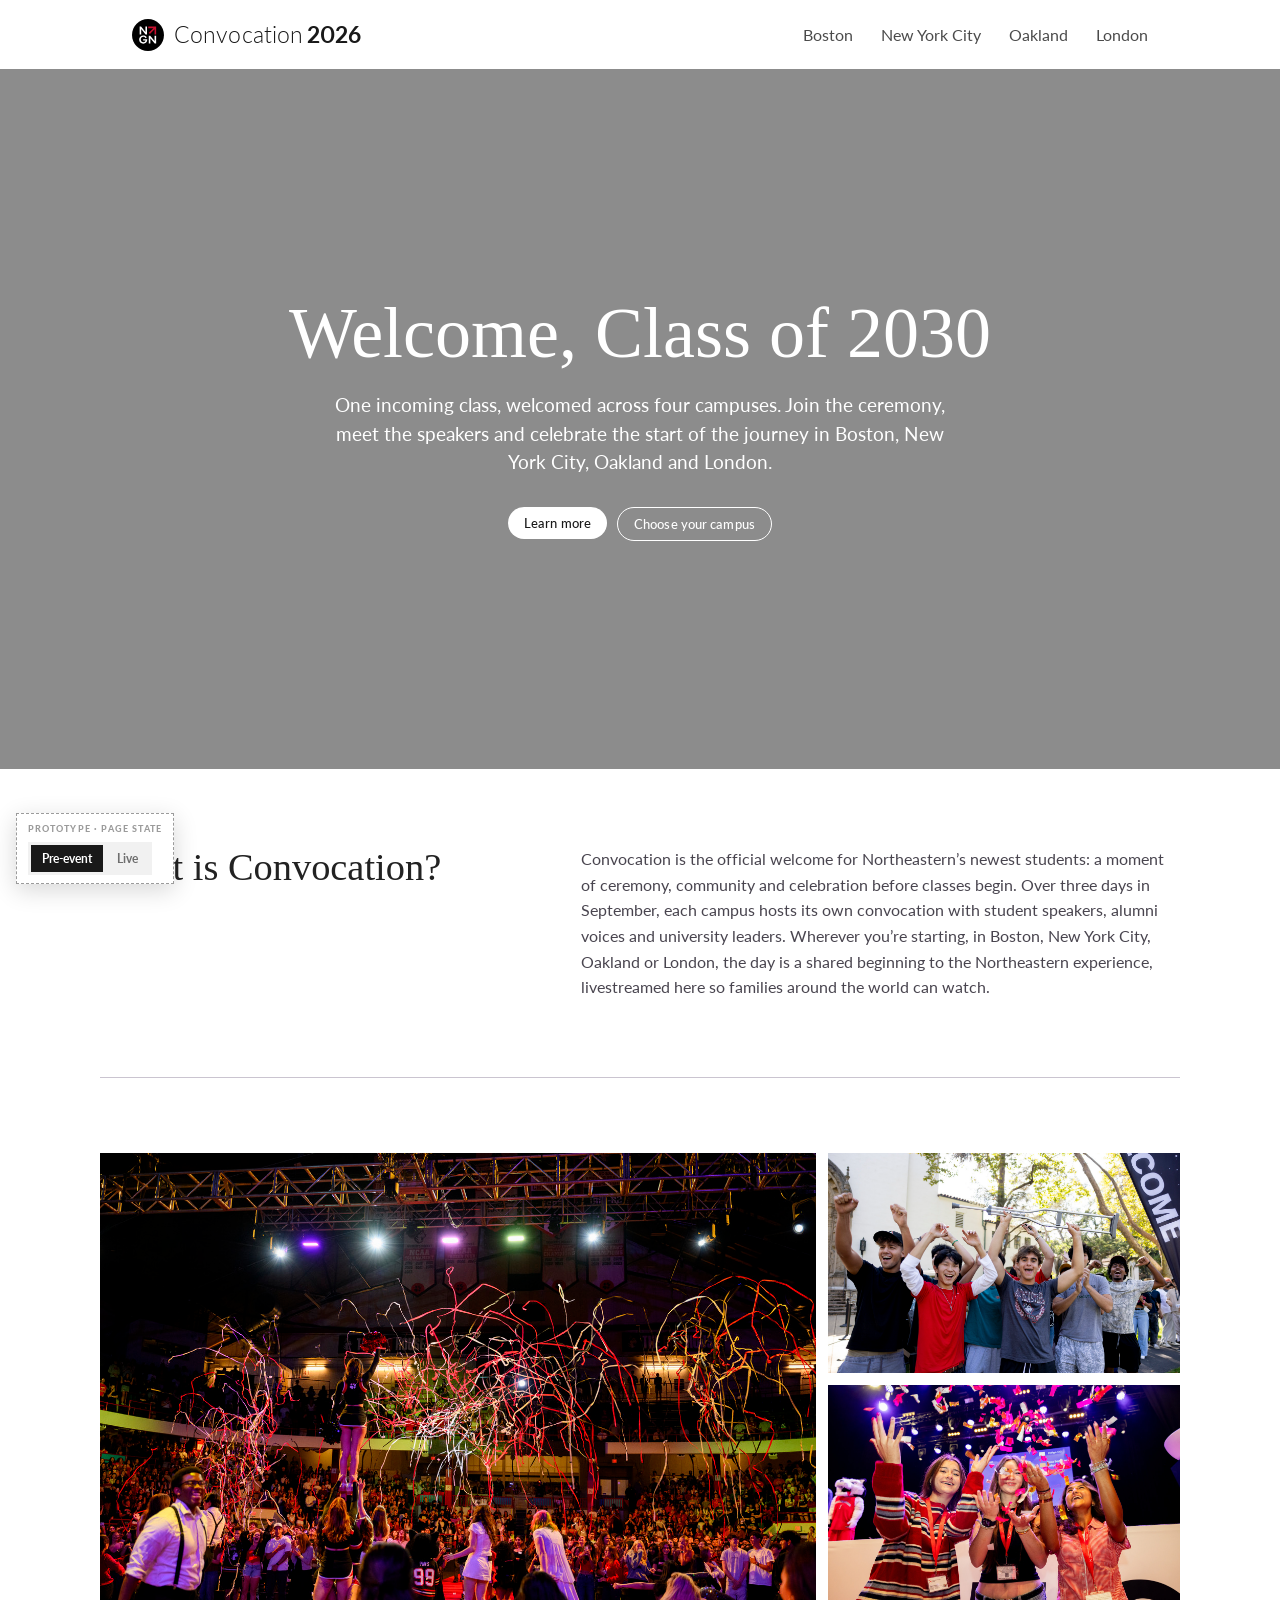
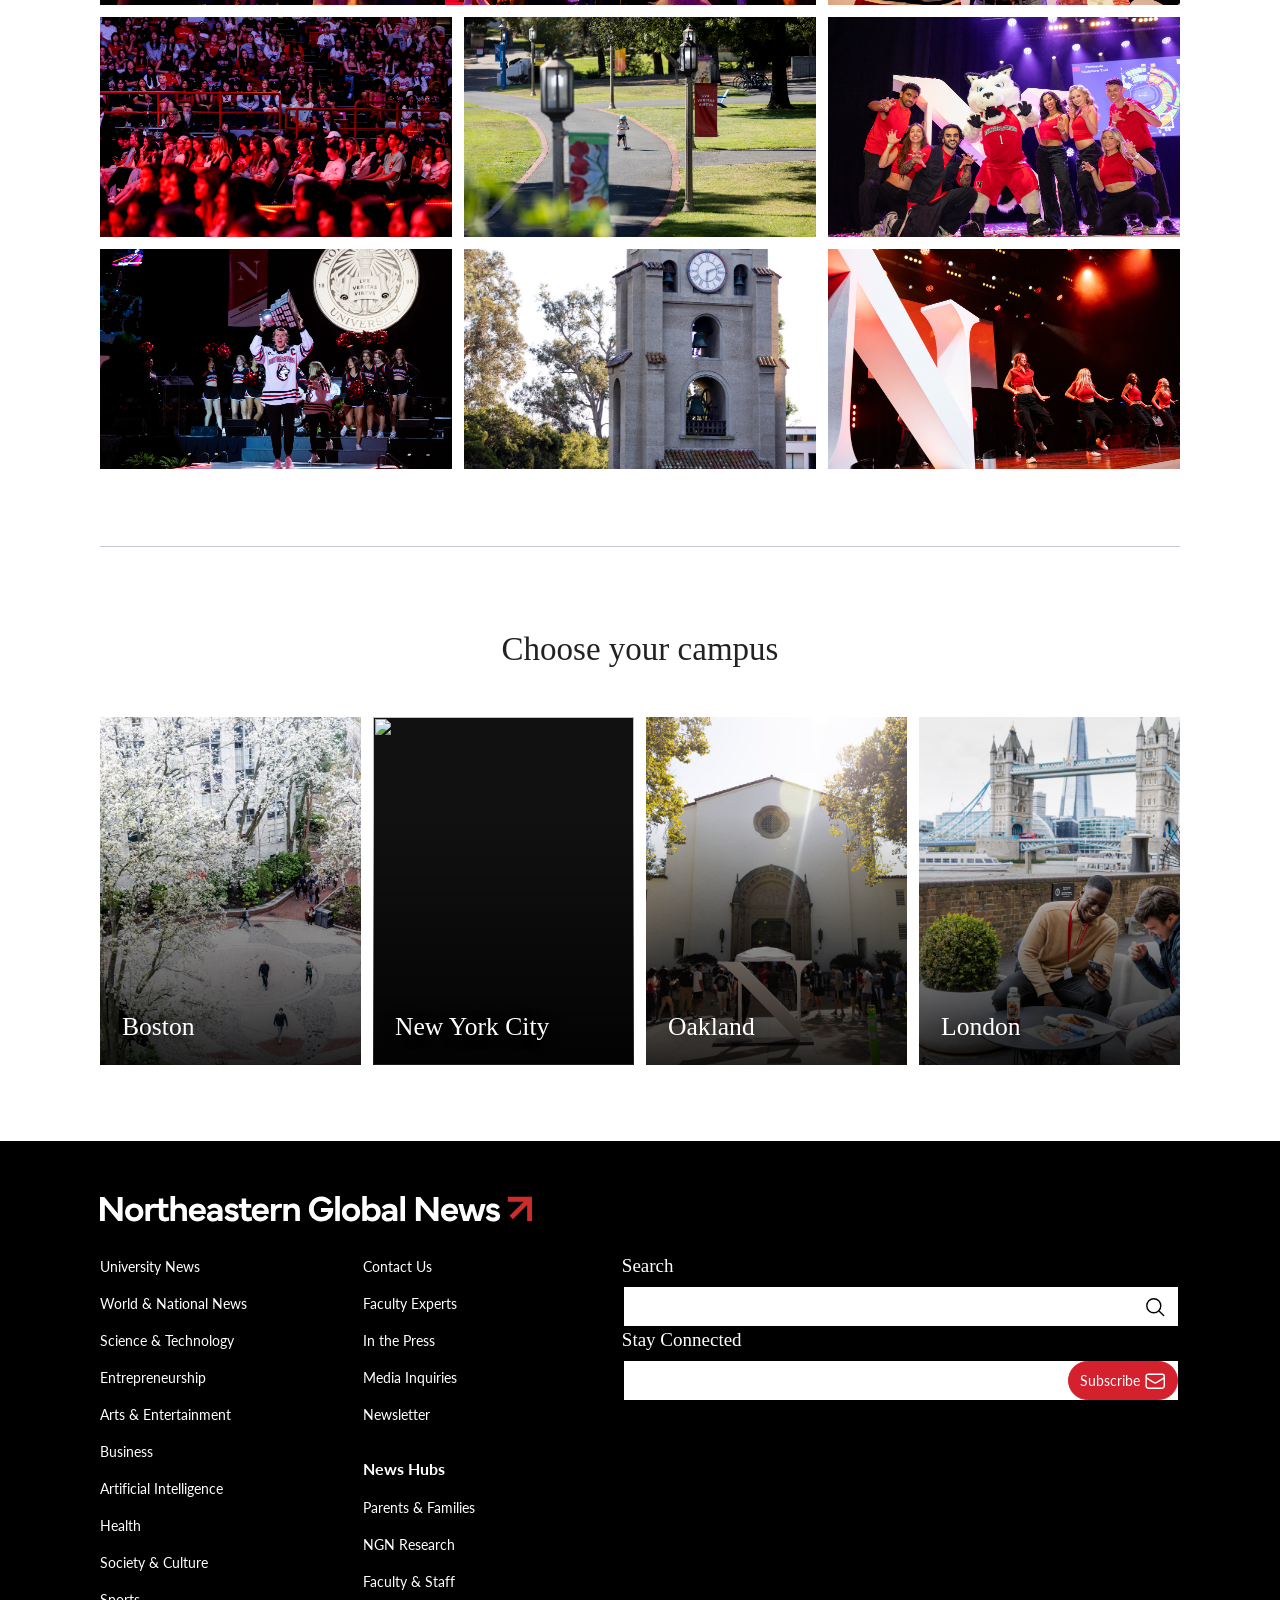
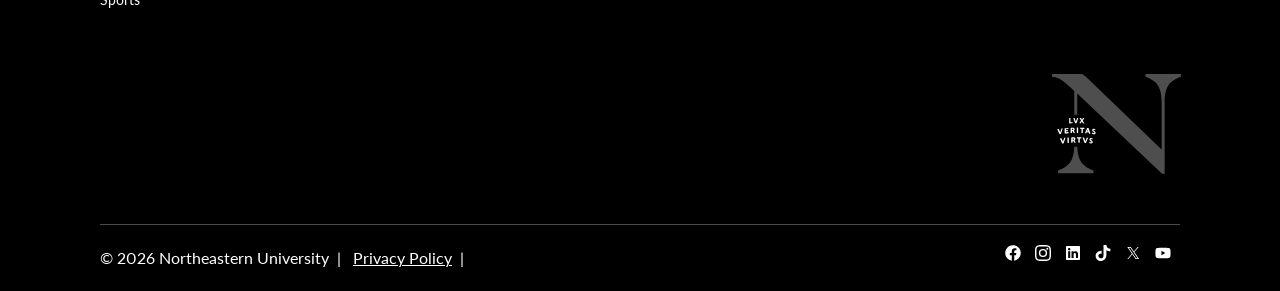
==== commit 80403262: "Convocation: real campus photos, NGN badge, mobile nav/cards/alert fixes, Choose your campus label" ====
--- a/convocation/index.html
+++ b/convocation/index.html
@@ -59,9 +59,9 @@
   /* pre-event livestream alert bar (ngn-banner styles ship only when a
      banner is active, so this mirrors that slot with scheme utilities) */
   .proto-alert{position:sticky;top:var(--proto-header-h,72px);z-index:90;
-    display:flex;align-items:center;justify-content:center;gap:12px 22px;flex-wrap:wrap;padding:9px 24px}
-
-  .proto-alert__close{position:absolute;right:clamp(12px,2vw,24px);top:50%;transform:translateY(-50%);
+    display:flex;align-items:center;justify-content:center;gap:12px 22px;flex-wrap:wrap;padding:9px 50px}
+
+  .proto-alert__close{position:absolute;right:16px;top:50%;transform:translateY(-50%);
     border:0;background:none;color:#fff;font-size:22px;line-height:1;cursor:pointer;padding:4px 8px;opacity:.85}
   .proto-alert__close:hover{opacity:1}
   .proto-alert__close:focus-visible{outline:2px solid #fff;outline-offset:2px}
@@ -268,12 +268,13 @@
   .campus-switch-wrap::after{display:none}
   .campus-switch{background:url('data:image/svg+xml;utf8,<svg xmlns="http://www.w3.org/2000/svg" width="10" height="6" fill="none" stroke="%23191919" stroke-width="1.6" stroke-linecap="round" stroke-linejoin="round"><path d="M1 1l4 4 4-4"/></svg>') no-repeat right 1px center}
 
-  /* mobile nav: centered items, horizontal divider, centered alert */
+  /* mobile nav: centered items, horizontal divider, centered alert, smaller chevron */
   .proto-nav-divider{border-left:1px solid #E2E2E2;height:18px;align-self:center}
   .proto-alert{text-align:center}
+  .commencement-2026-header__chevron{width:7px;height:7px;border-bottom-width:1.5px;border-right-width:1.5px}
   @media(width <= 767px){
     .proto-nav-divider{border-left:0;border-top:1px solid #E2E2E2;height:0;width:100%;align-self:stretch;margin:8px 0}
-    .commencement-2026-header__trigger{justify-content:center;text-align:center;width:100%}
+    .commencement-2026-header__trigger{justify-content:center;text-align:center;width:100%;gap:9px}
     .proto-headwrap nav ul{justify-content:center;text-align:center}
     .campus-switch-wrap{justify-content:center}
   }
@@ -315,7 +316,7 @@
   /* campus panels */
   .proto-campuses{display:grid;grid-template-columns:repeat(4,1fr);gap:12px}
   @media(width <= 900px){.proto-campuses{grid-template-columns:repeat(2,1fr)}}
-  @media(width <= 520px){.proto-campuses{grid-template-columns:1fr}}
+  @media(width <= 520px){.proto-campus{aspect-ratio:4/5}}
   .proto-campus{position:relative;display:flex;align-items:flex-end;overflow:hidden;aspect-ratio:3/4;text-decoration:none;color:#fff;background:#111}
   .proto-campus img{position:absolute;inset:0;width:100%;height:100%;object-fit:cover;transition:transform .6s ease}
   .proto-campus::after{content:"";position:absolute;inset:0;background:linear-gradient(180deg,rgba(0,0,0,0) 28%,rgba(0,0,0,.86) 100%);transition:background .3s}
@@ -348,7 +349,11 @@
 <header class="commencement-2026-header commencement-2026-header--landing" role="banner">
   <div class="proto-headwrap">
     <a href="#/" class="commencement-2026-header__brand proto-brand" aria-label="Northeastern Convocation 2026 home">
-      <svg class="proto-nlogo" viewBox="0 0 288 288" aria-hidden="true" focusable="false"><path d="M224.86,107.71c0-26.92,9.05-35.74,27.14-42.58v-4.41h-59.35v4.41c18.09,6.84,27.14,15.66,27.14,42.58v78.99l-125.54-120.02c-5.74-5.3-7.28-5.96-11.03-5.96h-47.22v4.41c10.37,1.1,16.55,3.97,31.55,18.53l5.74,5.52v90.02c0,26.92-9.05,35.74-27.14,42.58v4.41h59.35v-4.41c-18.09-6.84-27.14-15.66-27.14-42.58v-85.83l142.09,133.92h4.41v-119.58Z" fill="#c8102e"/></svg>
+      <svg class="proto-nlogo" viewBox="0 0 298 298" aria-hidden="true" focusable="false"><path d="M148.868 297.951C231.086 297.951 297.737 231.252 297.737 148.975C297.737 66.6986 231.086 0 148.868 0C66.6506 0 0 66.6986 0 148.975C0 231.252 66.6506 297.951 148.868 297.951Z" fill="black"></path>
+<path d="M66.4521 191.258C66.4521 169.292 83.0397 152.58 104.989 152.58C117.985 152.58 129.978 158.775 137.888 170.234L126.11 178.642C120.247 169.794 112.623 166.415 104.989 166.415C91.3283 166.415 81.7708 176.706 81.7708 191.258C81.7708 205.809 91.7274 216.101 105.378 216.101C117.872 216.101 124.892 208.738 126.611 200.771H103.884V187.878H141.705C141.93 189.814 141.981 192.026 141.981 193.91C141.981 213.223 128.382 229.925 105.378 229.925C82.3745 229.925 66.4521 213.213 66.4521 191.247V191.258Z" fill="white"></path>
+<path d="M156.194 228.829V155.191H169.466L210.163 205.727V155.191H224.796V228.829H211.309L170.838 178.836V228.829H156.205H156.194Z" fill="white"></path>
+<path d="M71.1904 144.255V70.6169H84.4625L125.159 121.153V70.6169H139.792V144.255H126.305L85.8337 94.2617V144.255H71.2007H71.1904Z" fill="white"></path>
+<path d="M151.201 70.6272V85.3425H199.327L156.42 128.27L166.817 138.674L210.081 95.3882V144.255H224.786V70.6272H151.201Z" fill="#C8102E"></path></svg>
       <span class="w">Convocation</span><span class="y">2026</span>
     </a>
     <button type="button" class="commencement-2026-header__trigger" aria-expanded="false" aria-controls="convocation-header-nav">
@@ -655,8 +660,8 @@
     venue:'MGM Music Hall at Fenway', addr:'2 Lansdowne St., Boston, MA 02215',
     mapQ:'MGM Music Hall at Fenway, 2 Lansdowne St, Boston MA', coords:[42.34676,-71.09566],
     transit:'Green Line to Kenmore is a five-minute walk. Doors on Lansdowne Street, next to Fenway Park.',
-    hero:IMG.crowd, heroCred:'Photo by Jodi King for Northeastern University',
-    thumb:IMG.crowd,
+    hero:'photos/boston/neu_ms39q5283.jpg', heroCred:'Photo by Northeastern University',
+    thumb:'photos/boston/location.jpg',
     speakers:[
       {name:'Samantha Johnson', cred:'E\u201921, MS\u201921 \u00b7 2022 Women Who Empower Innovator', img:'speakers/samantha-johnson.jpg', li:'https://www.linkedin.com/in/samantha-johnson-7001b413a/'},
     ],
@@ -667,7 +672,7 @@
       {t:'A Ruggles Station exhibit celebrates pioneering Black architects', img:'https://news.northeastern.edu/wp-content/uploads/2023/04/040623_AS_Ruggles_Exhibit_001.jpg', d:'April 6, 2023', href:'https://news.northeastern.edu/2023/04/06/ruggles-station-exhibit/'},
       {t:'The top five restaurants around the Boston campus', img:'https://news.northeastern.edu/wp-content/uploads/2022/09/food1400.jpg', d:'Oct. 12, 2022', href:'https://news.northeastern.edu/2022/10/12/best-restaurants-near-boston-campus/'},
     ],
-    photos:[IMG.confetti, IMG.movein1, IMG.husky101, IMG.movein3, IMG.pawsRPS, IMG.movein2],
+    photos:['photos/boston/neu_ms39q4979.jpg','photos/boston/neu_ms39q6360.jpg','photos/boston/neu_ms35ww33m.jpg','photos/boston/neu_ms39qc557.jpg','photos/boston/neu_ms39q640k.jpg','photos/boston/neu_ms39qf49h.jpg','photos/boston/neu_ms39qd07s.jpg','photos/boston/neu_ms39qf67f.jpg'],
     embeds:[
       {src:'https://www.instagram.com/p/DXo24jxjeWn/embed', h:575},
       {src:'https://www.tiktok.com/player/v1/7633847627854941471?&music_info=1&description=1', h:575},
@@ -711,8 +716,8 @@
     venue:'Holmgren Meadow', addr:'Northeastern Oakland campus, 5000 MacArthur Blvd., Oakland, CA 94613',
     mapQ:'Northeastern University Oakland, 5000 MacArthur Blvd, Oakland CA', coords:[37.78053,-122.18280],
     transit:'Outdoors on the Oakland campus, following the Taste of Oakland on the Oval. A short walk from visitor parking.',
-    hero:IMG.oakConv, heroCred:'Photo by Ruby Wallau for Northeastern University',
-    thumb:IMG.oakConv,
+    hero:'photos/oakland/neu_ms39td94n.jpg', heroCred:'Photo by Northeastern University',
+    thumb:'photos/oakland/location.jpg',
     speakers:[
       {name:'Abhi Balakrishnan', cred:'DMSB’20', img:'speakers/abhi-balakrishnan.jpg', li:'https://www.linkedin.com/in/abhishekbalak/'},
       {name:'Diego Rivas', cred:'E’16', img:'speakers/diego-rivas.jpg', li:'https://www.linkedin.com/in/drivasco/'},
@@ -727,7 +732,7 @@
       {t:'An all-night hackathon keeps Oakland students coding', img:'https://news.northeastern.edu/wp-content/uploads/2023/11/231116_Hackathon_5260.jpg', d:'Nov. 21, 2023', href:'https://news.northeastern.edu/2023/11/21/experiential-entrepreneurship-summit-oakland-hackathon/'},
       {t:'East Oakland students explore sustainable urban design on campus', img:'https://news.northeastern.edu/wp-content/uploads/2023/12/113023_GR_OaklandHS_Visit_016.jpg', d:'Dec. 4, 2023', href:'https://news.northeastern.edu/2023/12/04/sustainable-urban-farming-design-oakland/'},
     ],
-    photos:[IMG.oakConv, IMG.oakTaste, IMG.oakLight, IMG.oakConv2, IMG.flags, IMG.movein2],
+    photos:['photos/oakland/neu_ms400b52f.jpg','photos/oakland/neu_ms39td75f.jpg','photos/oakland/neu_ms39td681.jpg','photos/oakland/neu_ms39tb395.jpg','photos/oakland/neu_ms39td98r.jpg','photos/oakland/neu_ms39td57h.jpg','photos/oakland/neu_ms39tf00k.jpg','photos/oakland/neu_ms39td702.jpg'],
     embeds:[
       {src:'https://www.instagram.com/p/DXZfwoRFiGm/embed', h:575},
       {src:'https://www.tiktok.com/player/v1/7633914284698848542?&music_info=1&description=1', h:575},
@@ -741,8 +746,8 @@
     venue:'indigo at The O2', addr:'The O2, Peninsula Square, London SE10 0DX',
     mapQ:'indigo at The O2, Peninsula Square, London', coords:[51.50257,0.00251],
     transit:'North Greenwich station (Jubilee line) is a five-minute walk. indigo is inside The O2 main entrance, on the left.',
-    hero:IMG.lonWelc, heroCred:'Photo by Alyssa Stone/Northeastern University',
-    thumb:IMG.lonWelc,
+    hero:'photos/london/neu_ms39qx12r.jpg', heroCred:'Photo by Northeastern University',
+    thumb:'photos/london/location.jpg',
     speakers:[
       {name:'Elena Megalou', cred:'AMD’15 · Young Global Leader', img:'speakers/elena-megalou.jpg', li:'https://www.linkedin.com/in/elenamegalou/'},
       {name:'Stella Megalou', cred:'AMD’18 · Young Global Leader', img:'speakers/stella-megalou.jpg', li:'https://www.linkedin.com/in/stellamegalou/'},
@@ -754,7 +759,7 @@
       {t:'Pitch events and Women Who Empower headline Global Entrepreneurship Week', img:'https://news.northeastern.edu/wp-content/uploads/2023/11/1400.jpg', d:'Nov. 10, 2023', href:'https://news.northeastern.edu/2023/11/10/stuart-weitzman-global-entrepreneur-week/'},
       {t:'London students prepare for the global debate stage', img:'https://news.northeastern.edu/wp-content/uploads/2023/11/Debate1400.jpg', d:'Nov. 28, 2023', href:'https://news.northeastern.edu/2023/11/28/american-vs-british-parliamentary-debate/'},
     ],
-    photos:[IMG.lonWelc, IMG.lonBooks, IMG.lonHusky, IMG.lonThx, IMG.flags, IMG.crowd],
+    photos:['photos/london/neu_ms39qx30p.jpg','photos/london/neu_ms39qw00r.jpg','photos/london/neu_ms39qx395.jpg','photos/london/neu_ms39qw941.jpg','photos/london/neu_ms39qx46k.jpg','photos/london/neu_ms39qw186.jpg','photos/london/neu_ms39qx12r.jpg'],
     embeds:[
       {src:'https://www.instagram.com/reel/DWCWcQfDw4u/embed', h:575},
       {src:'https://www.tiktok.com/player/v1/7618673096333036831?&music_info=1&description=1', h:575},
@@ -1070,9 +1075,9 @@
 /* -------------------------------------------------------------- splash --- */
 function splashView(){
   const gallery = [
-    {img:IMG.crowd, cls:'big'}, {img:IMG.oakConv, cls:''}, {img:IMG.lonWelc, cls:''},
-    {img:IMG.confetti, cls:''}, {img:IMG.movein2, cls:''}, {img:IMG.husky101, cls:''},
-    {img:IMG.oakTaste, cls:''}, {img:IMG.flags, cls:''}, {img:IMG.lonBooks, cls:''},
+    {img:'photos/boston/neu_ms39q4979.jpg', cls:'big'}, {img:'photos/oakland/neu_ms39td75f.jpg', cls:''}, {img:'photos/london/neu_ms39qx30p.jpg', cls:''},
+    {img:'photos/boston/neu_ms39q6360.jpg', cls:''}, {img:'photos/oakland/neu_ms400b52f.jpg', cls:''}, {img:'photos/london/neu_ms39qw00r.jpg', cls:''},
+    {img:'photos/boston/neu_ms39qc557.jpg', cls:''}, {img:'photos/oakland/neu_ms39td681.jpg', cls:''}, {img:'photos/london/neu_ms39qx46k.jpg', cls:''},
   ];
   return `<div class="wp-block-cover alignfull proto-hero proto-hero--home">
     <span aria-hidden="true" class="wp-block-cover__background" style="background:rgba(0,0,0,.45);opacity:1"></span>
@@ -1174,6 +1179,8 @@
       + `<li class="commencement-2026-header__nav-item proto-nav-divider" aria-hidden="true"></li>`
       + switcher;
   }
+  const trigLabel = document.querySelector('.commencement-2026-header__current-label');
+  if (trigLabel) trigLabel.textContent = route==='splash' ? 'Choose your campus' : 'Menu';
   closeMobileNav();
   fitCampusSwitch();
   if (document.fonts && document.fonts.ready) document.fonts.ready.then(fitCampusSwitch);
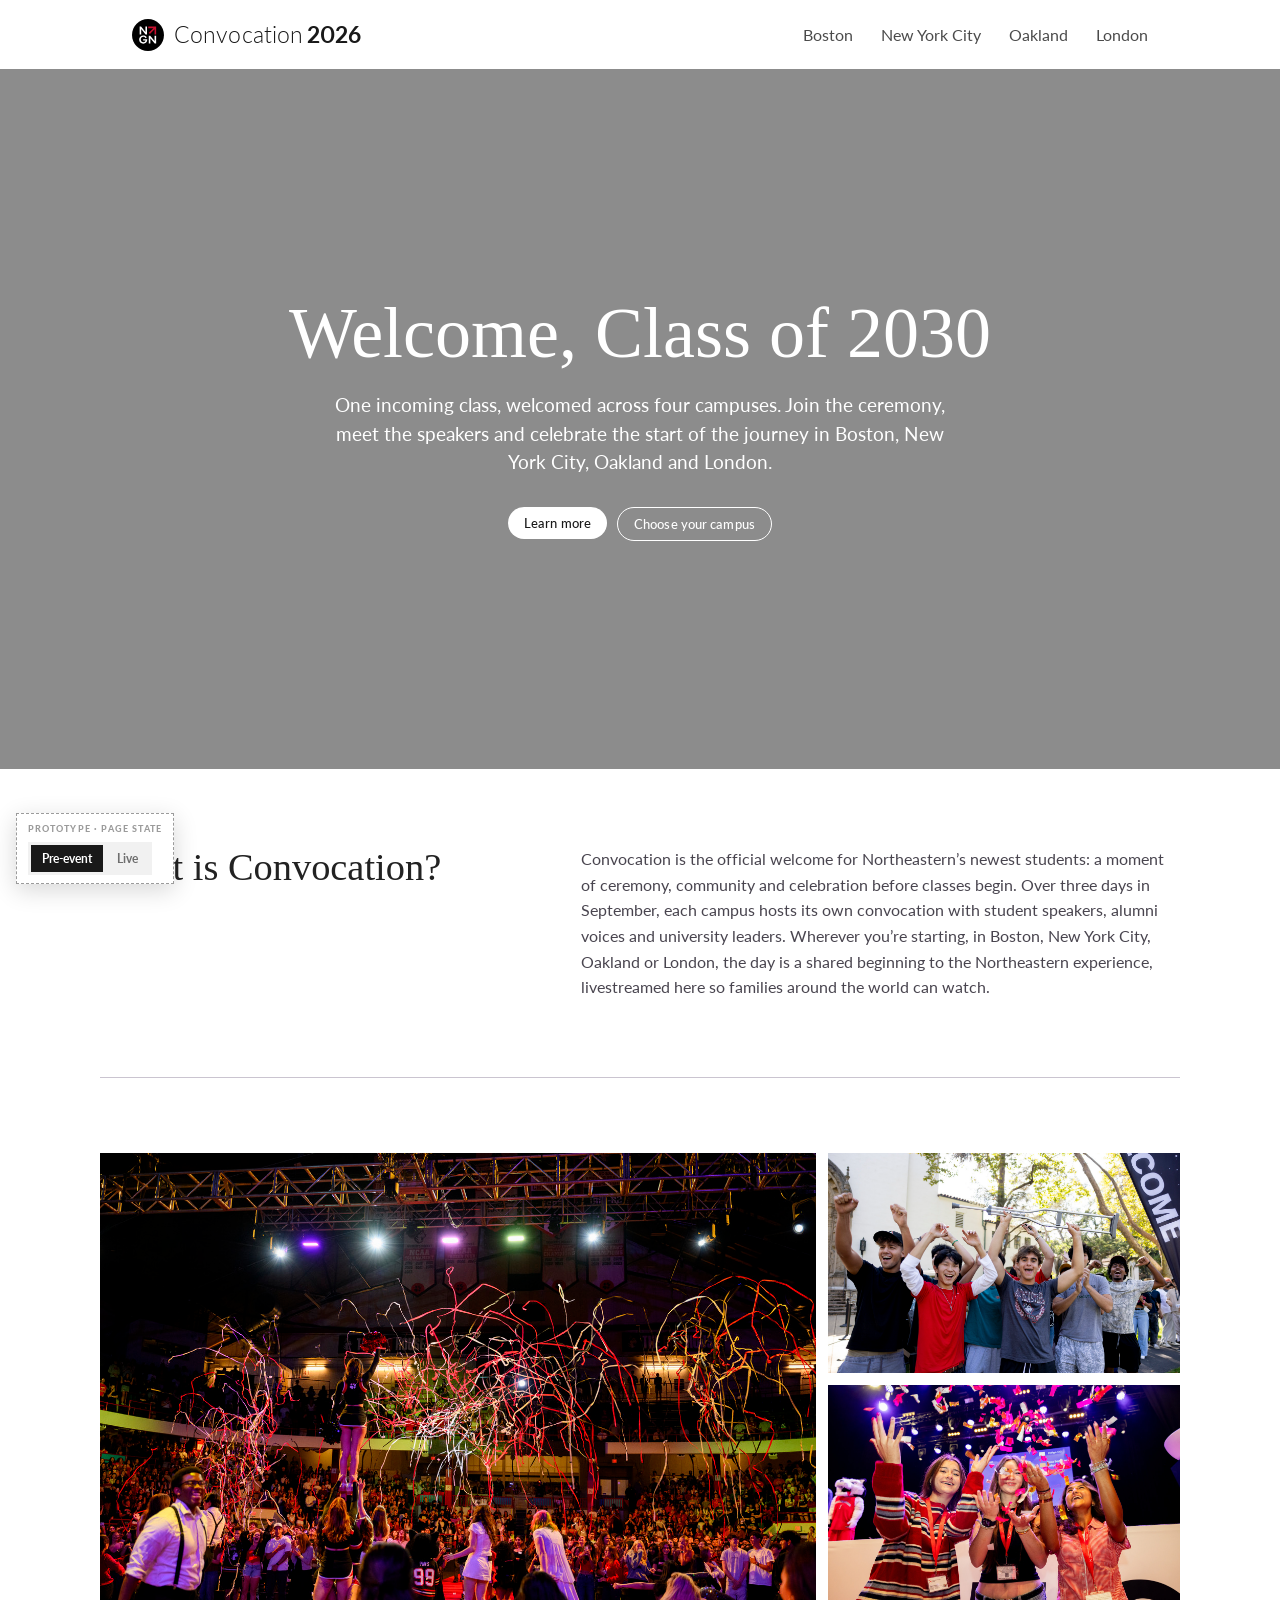
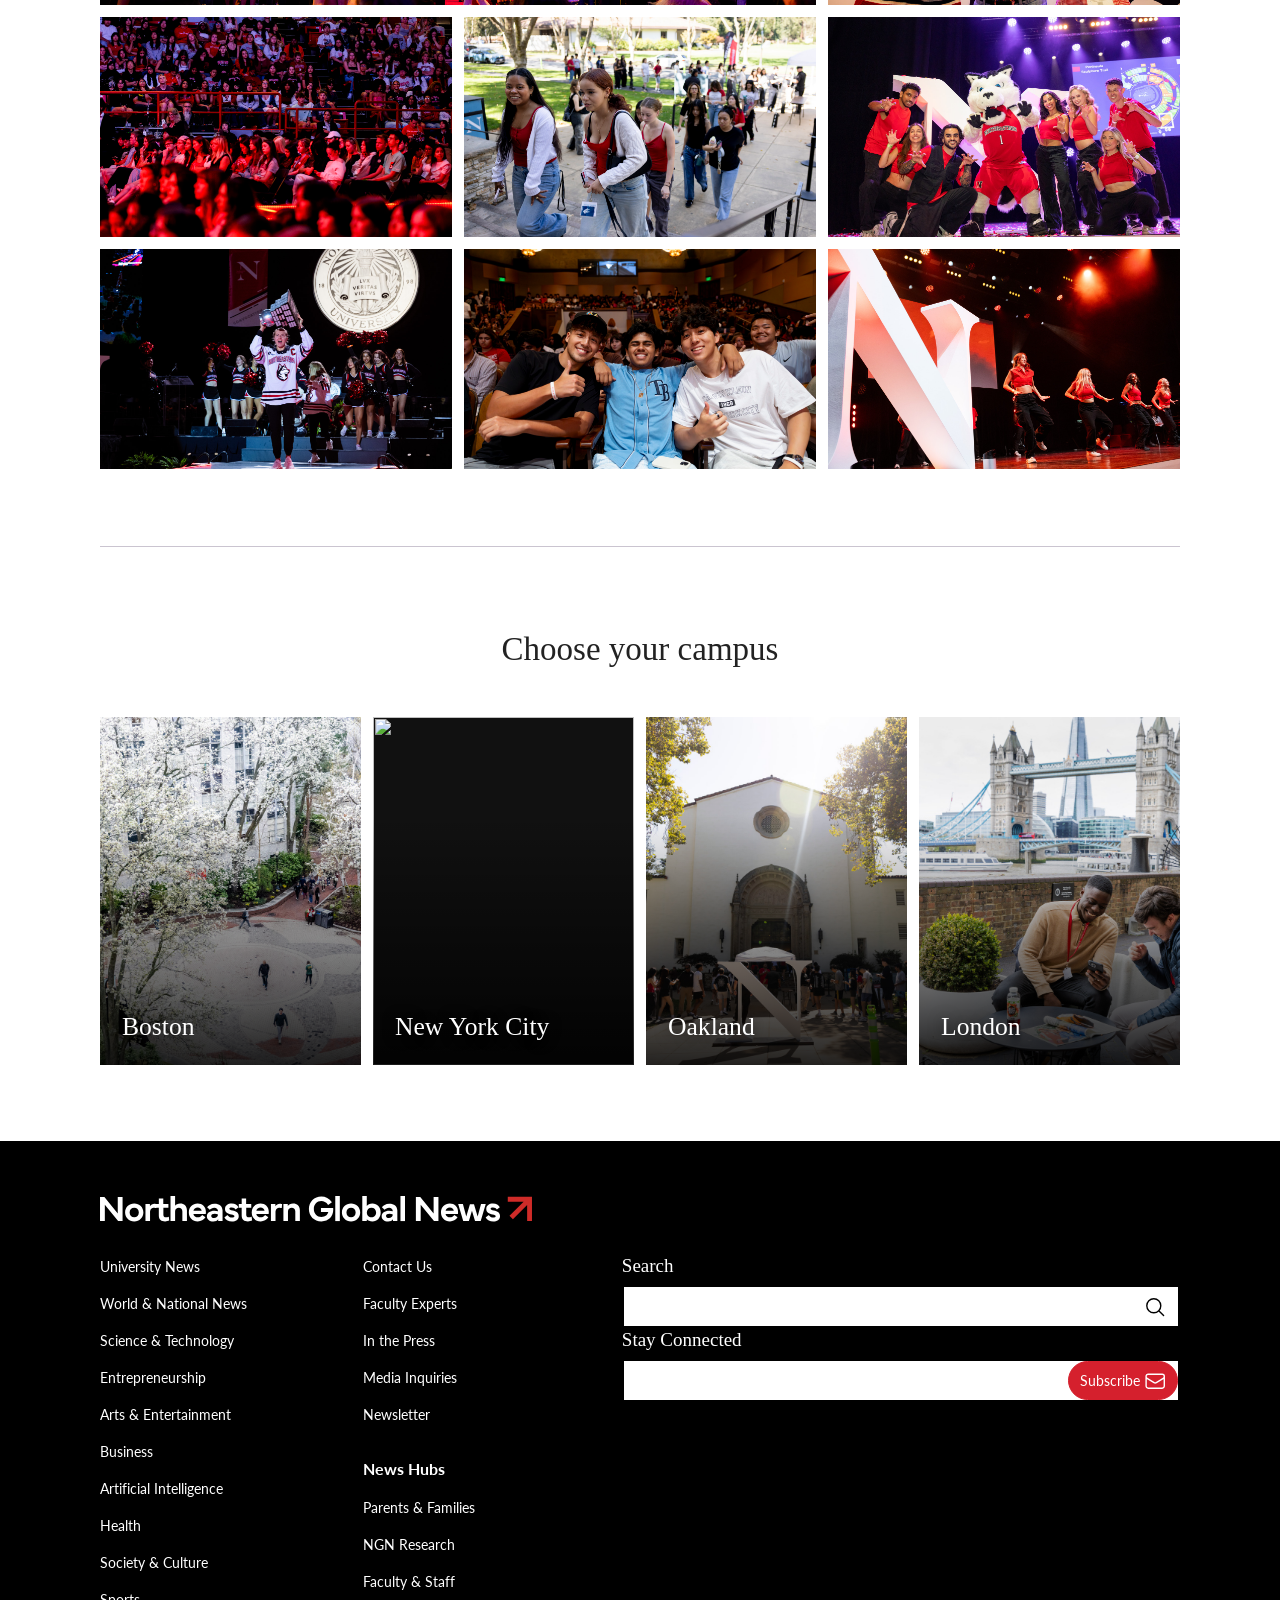
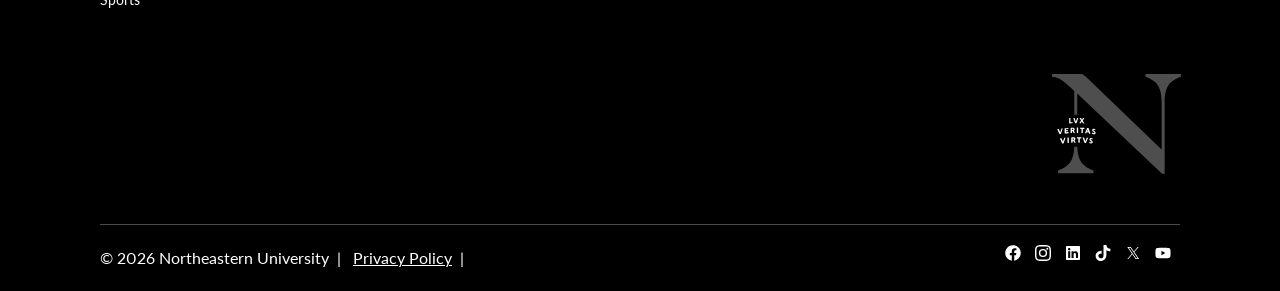
==== commit e7449a52: "Reposition Boston/Oakland hero subjects; swap gallery photos" ====
--- a/convocation/index.html
+++ b/convocation/index.html
@@ -660,7 +660,7 @@
     venue:'MGM Music Hall at Fenway', addr:'2 Lansdowne St., Boston, MA 02215',
     mapQ:'MGM Music Hall at Fenway, 2 Lansdowne St, Boston MA', coords:[42.34676,-71.09566],
     transit:'Green Line to Kenmore is a five-minute walk. Doors on Lansdowne Street, next to Fenway Park.',
-    hero:'photos/boston/neu_ms39q5283.jpg', heroCred:'Photo by Northeastern University',
+    hero:'photos/boston/neu_ms39q5283.jpg', heroPos:'60% 30%', heroCred:'Photo by Northeastern University',
     thumb:'photos/boston/location.jpg',
     speakers:[
       {name:'Samantha Johnson', cred:'E\u201921, MS\u201921 \u00b7 2022 Women Who Empower Innovator', img:'speakers/samantha-johnson.jpg', li:'https://www.linkedin.com/in/samantha-johnson-7001b413a/'},
@@ -716,7 +716,7 @@
     venue:'Holmgren Meadow', addr:'Northeastern Oakland campus, 5000 MacArthur Blvd., Oakland, CA 94613',
     mapQ:'Northeastern University Oakland, 5000 MacArthur Blvd, Oakland CA', coords:[37.78053,-122.18280],
     transit:'Outdoors on the Oakland campus, following the Taste of Oakland on the Oval. A short walk from visitor parking.',
-    hero:'photos/oakland/neu_ms39td94n.jpg', heroCred:'Photo by Northeastern University',
+    hero:'photos/oakland/neu_ms39td94n.jpg', heroPos:'72% 32%', heroCred:'Photo by Northeastern University',
     thumb:'photos/oakland/location.jpg',
     speakers:[
       {name:'Abhi Balakrishnan', cred:'DMSB’20', img:'speakers/abhi-balakrishnan.jpg', li:'https://www.linkedin.com/in/abhishekbalak/'},
@@ -842,7 +842,7 @@
 function heroCover(c){
   return `<div class="wp-block-cover alignfull proto-hero proto-hero--campus">
     <span aria-hidden="true" class="wp-block-cover__background" style="background:linear-gradient(90deg,#000 0%,rgba(29,29,29,0) 100%);opacity:1"></span>
-    <img class="wp-block-cover__image-background" src="${c.hero}" alt="" data-object-fit="cover" fetchpriority="high">
+    <img class="wp-block-cover__image-background" src="${c.hero}" alt="" data-object-fit="cover" fetchpriority="high"${c.heroPos?` style="object-position:${c.heroPos}"`:''}>
     <div class="wp-block-cover__inner-container">
       <h1 class="proto-kepler is-size-34 has-line-height-36" style="color:#fff">${c.city} Convocation</h1>
       <p class="meta" style="color:#fff">${c.dateLong} at ${c.time}<br>${c.venue}</p>
@@ -1076,8 +1076,8 @@
 function splashView(){
   const gallery = [
     {img:'photos/boston/neu_ms39q4979.jpg', cls:'big'}, {img:'photos/oakland/neu_ms39td75f.jpg', cls:''}, {img:'photos/london/neu_ms39qx30p.jpg', cls:''},
-    {img:'photos/boston/neu_ms39q6360.jpg', cls:''}, {img:'photos/oakland/neu_ms400b52f.jpg', cls:''}, {img:'photos/london/neu_ms39qw00r.jpg', cls:''},
-    {img:'photos/boston/neu_ms39qc557.jpg', cls:''}, {img:'photos/oakland/neu_ms39td681.jpg', cls:''}, {img:'photos/london/neu_ms39qx46k.jpg', cls:''},
+    {img:'photos/boston/neu_ms39q6360.jpg', cls:''}, {img:'photos/oakland/neu_ms39td98r.jpg', cls:''}, {img:'photos/london/neu_ms39qw00r.jpg', cls:''},
+    {img:'photos/boston/neu_ms39qc557.jpg', cls:''}, {img:'photos/oakland/neu_ms39tb395.jpg', cls:''}, {img:'photos/london/neu_ms39qx46k.jpg', cls:''},
   ];
   return `<div class="wp-block-cover alignfull proto-hero proto-hero--home">
     <span aria-hidden="true" class="wp-block-cover__background" style="background:rgba(0,0,0,.45);opacity:1"></span>
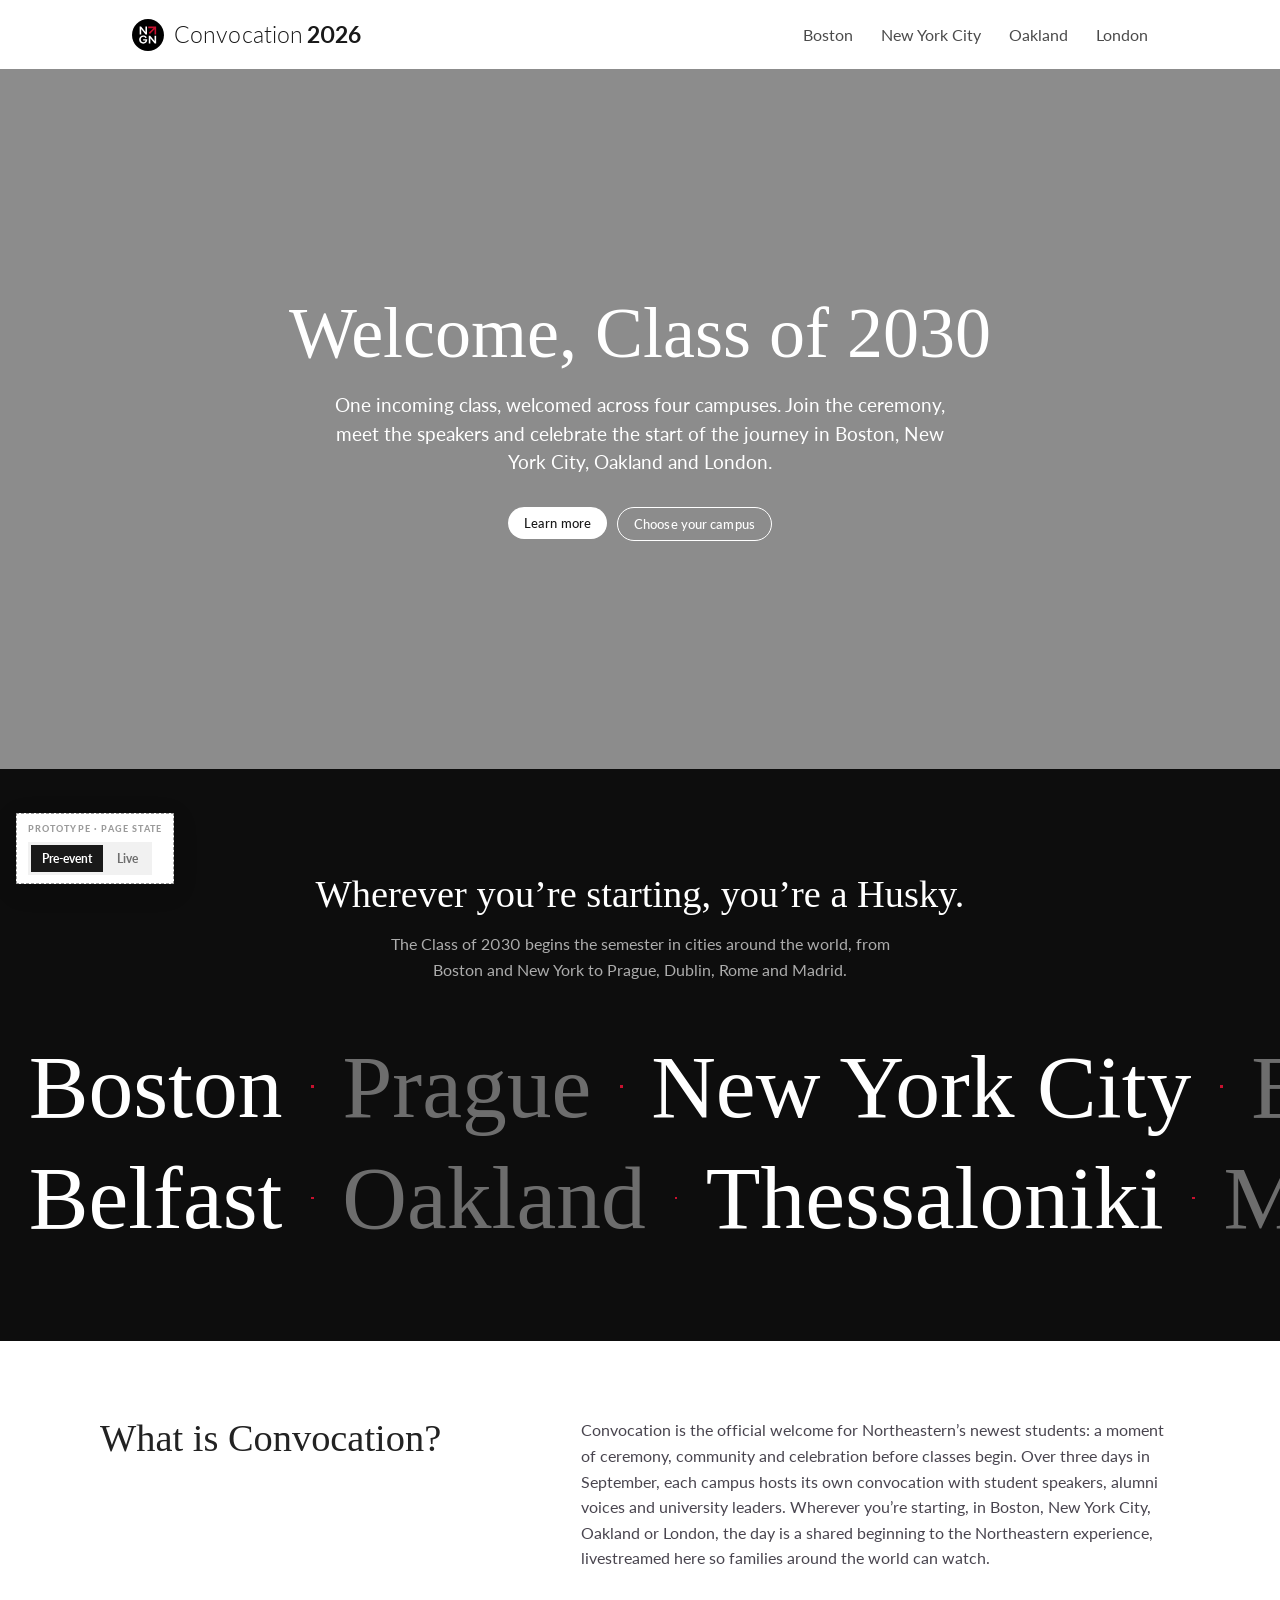
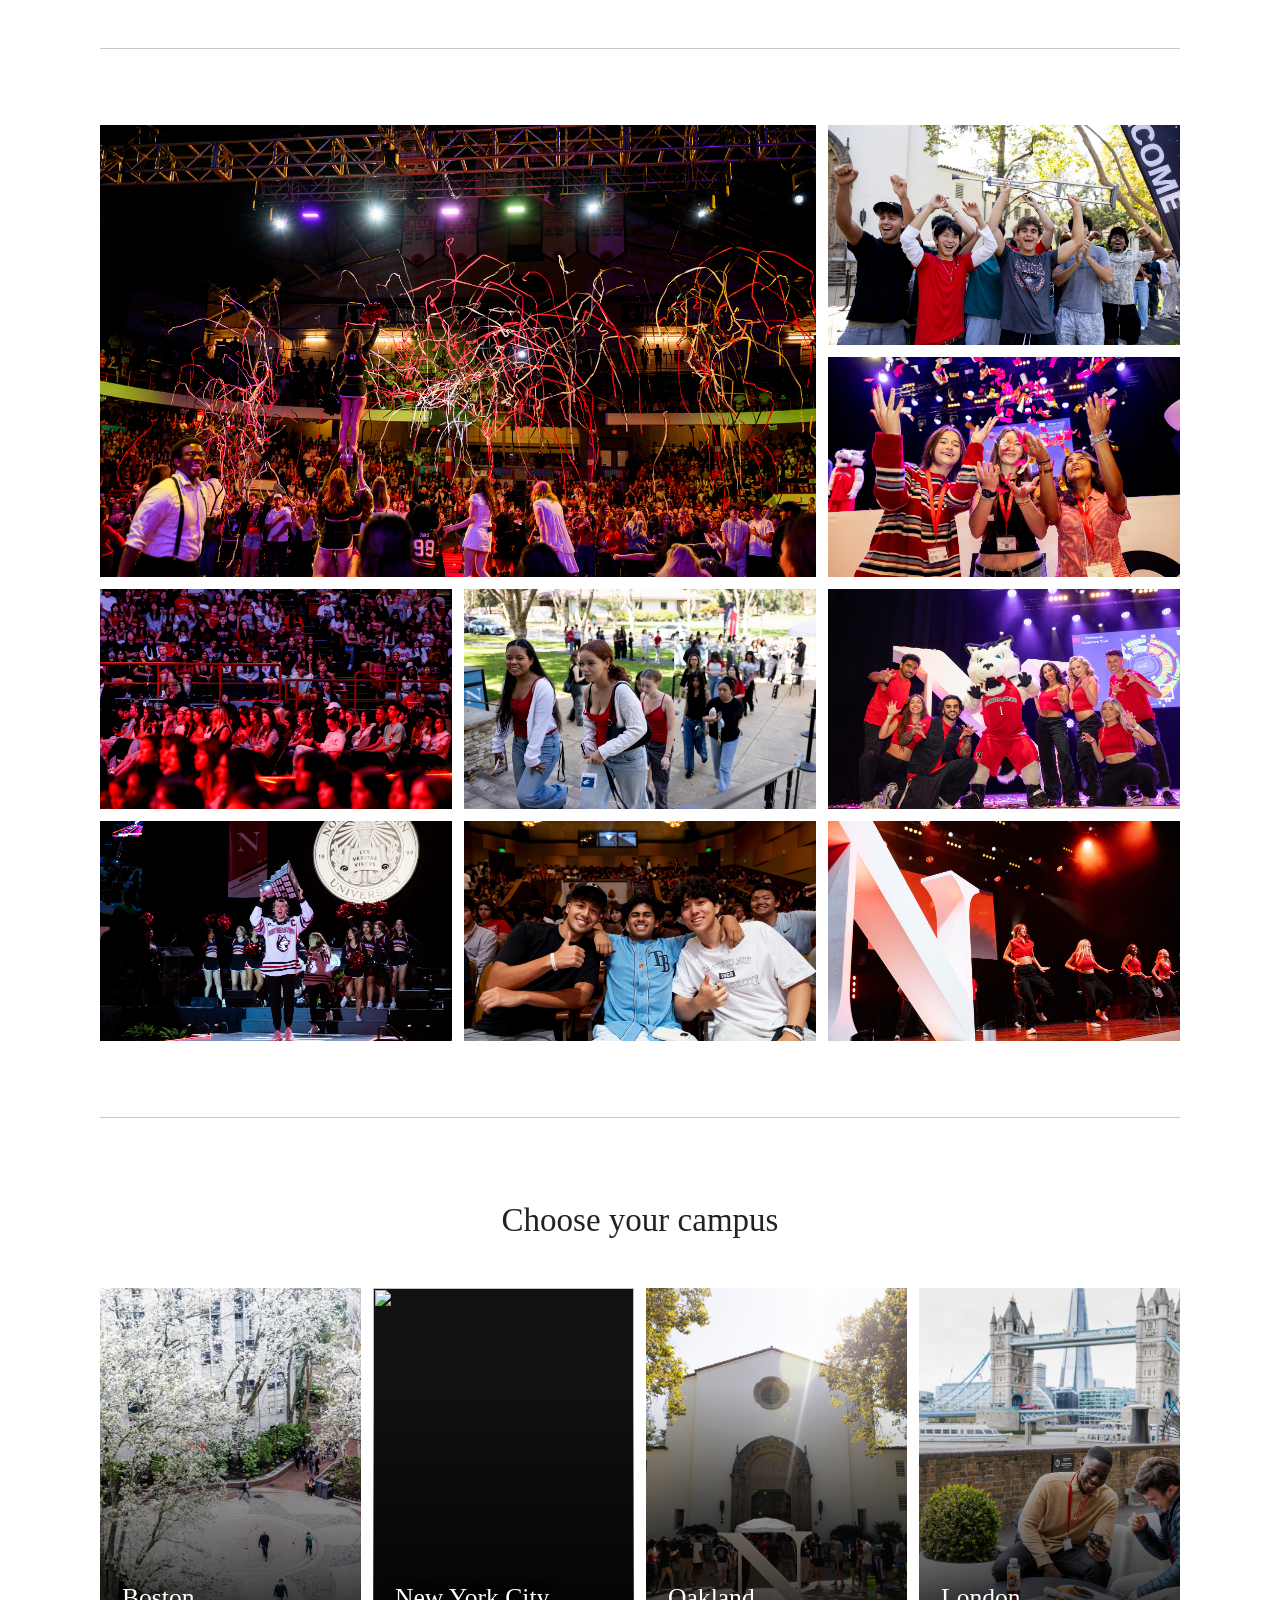
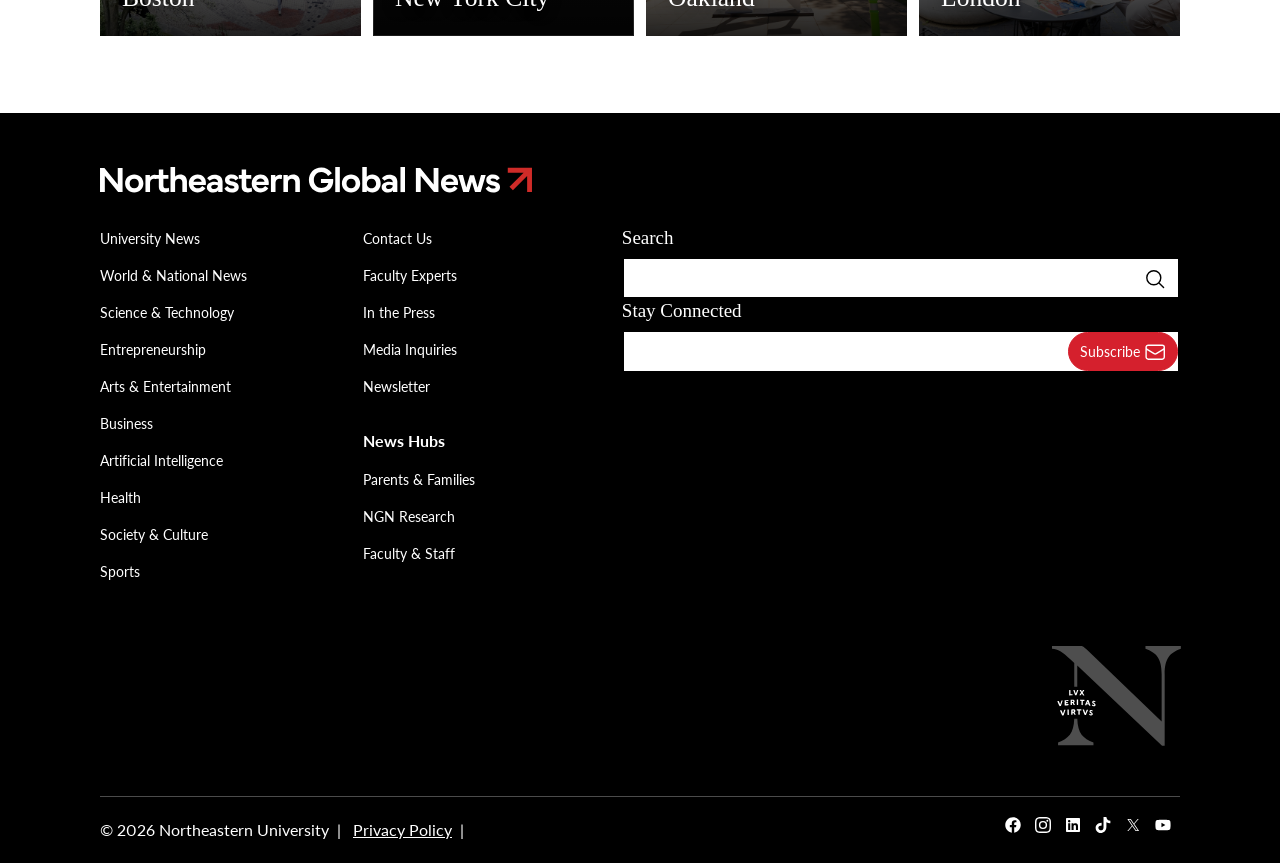
==== commit db901300: "Add welcome marquee (all cities incl. N.U.in) with hover-reveal photos" ====
--- a/convocation/index.html
+++ b/convocation/index.html
@@ -338,6 +338,29 @@
   .proto-topline{position:relative}
   .proto-topline::before{content:"";position:absolute;top:0;left:50%;transform:translateX(-50%);
     width:min(100% - 40px, var(--proto-w,1080px));height:1px;background:var(--ngn-v2-sys-color-outline-variant,#e5e5e5)}
+
+  /* welcome marquee — all cities incl. N.U.in, hover to reveal photo */
+  .proto-welcome{background:#0d0d0d;color:#fff;padding:clamp(60px,7vw,100px) 0;overflow:hidden;position:relative}
+  .proto-welcome .proto-wrap{text-align:center}
+  .proto-welcome__eyebrow{color:var(--ngn-v2-sys-color-primary,#c8102e);font-family:Lato,sans-serif;font-weight:700;font-size:13px;letter-spacing:.16em;text-transform:uppercase;margin:0}
+  .proto-welcome__hed{font-family:var(--wp--preset--font-family--serif-display,"kepler-std-display",serif);font-weight:500;font-size:clamp(26px,3vw,42px);line-height:1.1;margin:14px 0 0;color:#fff}
+  .proto-welcome__sub{font-family:Lato,sans-serif;font-size:16px;line-height:1.6;color:rgba(255,255,255,.66);max-width:60ch;margin:16px auto 0}
+  .proto-marq{margin-top:clamp(32px,4vw,56px);display:flex;flex-direction:column;gap:6px}
+  .proto-marq__row{display:flex;width:max-content;white-space:nowrap}
+  .proto-marq__row.a{animation:protoMarqL 46s linear infinite}
+  .proto-marq__row.b{animation:protoMarqR 54s linear infinite}
+  .proto-marq:hover .proto-marq__row{animation-play-state:paused}
+  .proto-marq__city{font-family:var(--wp--preset--font-family--serif-display,"kepler-std-display",serif);font-weight:500;font-size:clamp(44px,7vw,94px);line-height:1.18;padding:0 .32em;color:#fff;cursor:pointer;transition:color .2s,opacity .2s}
+  .proto-marq__city.dim{color:rgba(255,255,255,.4)}
+  .proto-marq__city:hover{color:var(--ngn-v2-sys-color-primary,#c8102e)}
+  .proto-marq:hover .proto-marq__city:not(:hover){opacity:.5}
+  .proto-marq__dot{align-self:center;width:.16em;height:.16em;border-radius:50%;background:var(--ngn-v2-sys-color-primary,#c8102e);flex:0 0 auto}
+  .proto-marq__reveal{position:fixed;top:0;left:0;width:clamp(200px,18vw,260px);pointer-events:none;opacity:0;z-index:120;transform:translate(-50%,26px) scale(.94);transition:opacity .2s ease,transform .2s ease}
+  .proto-marq__reveal.on{opacity:1;transform:translate(-50%,26px) scale(1)}
+  .proto-marq__reveal img{width:100%;aspect-ratio:4/5;object-fit:cover;display:block;box-shadow:0 24px 70px rgba(0,0,0,.6)}
+  .proto-marq__reveal .cap{margin-top:8px;font-family:Lato,sans-serif;font-size:12.5px;color:#fff;text-align:center}
+  @keyframes protoMarqL{from{transform:translateX(0)}to{transform:translateX(-50%)}}
+  @keyframes protoMarqR{from{transform:translateX(-50%)}to{transform:translateX(0)}}
 
   /* flat corners everywhere except global buttons/round controls */
   *,*::before,*::after{border-radius:0 !important}
@@ -971,7 +994,7 @@
 function secPhotos(c){
   const figs = [...c.photos, ...c.photos, ...c.photos].map((p,i) =>
     `<figure data-i="${i}"><img src="${p}" alt="" loading="lazy"></figure>`).join('');
-  return `<div id="photos" class="has-surface-container-low-color-scheme proto-band">
+  return `<div id="photos" class="proto-band proto-topline">
     <div class="proto-wrap">${sectionHead('Photo highlights')}</div>
     <div class="proto-slider-shell">
       <div class="wp-block-group is-style-full-horizontal-scroll proto-slider" id="photoSlider" data-n="${c.photos.length}">
@@ -1037,7 +1060,7 @@
 }
 
 function secSocial(c){
-  return `<div id="social" class="proto-band">
+  return `<div id="social" class="proto-band proto-topline">
     <div class="proto-wrap">
       ${sectionHead('Social highlights')}
       <div class="proto-embeds" style="margin-top:var(--proto-headgap)">
@@ -1073,6 +1096,34 @@
 }
 
 /* -------------------------------------------------------------- splash --- */
+function welcomeMarquee(){
+  const CV=[['Boston','Massachusetts','photos/boston/location.jpg'],['New York City','New York','https://news.northeastern.edu/wp-content/uploads/2025/08/082725_MM_move-in_011.jpg'],['Oakland','California','photos/oakland/location.jpg'],['London','England','photos/london/location.jpg']];
+  const NU=[['Prague','Czech Republic','photos/nuin/prague.jpg'],['Berlin','Germany','photos/nuin/berlin.jpg'],['Thessaloniki','Greece','photos/nuin/thessaloniki.jpg'],['Dublin','Ireland','photos/nuin/dublin.jpg'],['Rome','Italy','photos/nuin/rome.jpg'],['Belfast','Northern Ireland','photos/nuin/belfast.jpg'],['Glasgow','Scotland','photos/nuin/glasgow.jpg'],['Madrid','Spain','photos/nuin/madrid.jpg']];
+  const rowA=[CV[0],NU[0],CV[1],NU[1],NU[6],CV[3]];
+  const rowB=[NU[5],CV[2],NU[2],NU[7],NU[3],NU[4]];
+  const line=arr=>arr.map((c,i)=>`<span class="proto-marq__city${i%2?' dim':''}" data-img="${c[2]}" data-city="${c[0]}" data-label="${c[1]}">${c[0]}</span><span class="proto-marq__dot"></span>`).join('');
+  return `<section class="proto-welcome">
+    <div class="proto-wrap">
+      <h2 class="proto-welcome__hed">Wherever you’re starting, you’re a Husky.</h2>
+      <p class="proto-welcome__sub">The Class of 2030 begins the semester in cities around the world, from Boston and New York to Prague, Dublin, Rome and Madrid.</p>
+    </div>
+    <div class="proto-marq" id="protoMarq">
+      <div class="proto-marq__row a">${line(rowA)}${line(rowA)}</div>
+      <div class="proto-marq__row b">${line(rowB)}${line(rowB)}</div>
+    </div>
+    <div class="proto-marq__reveal" id="protoReveal"><img alt=""><div class="cap"></div></div>
+  </section>`;
+}
+function initWelcomeMarquee(){
+  const marq=document.getElementById('protoMarq'); if(!marq) return;
+  const reveal=document.getElementById('protoReveal');
+  const img=reveal.querySelector('img'), cap=reveal.querySelector('.cap');
+  marq.querySelectorAll('.proto-marq__city').forEach(el=>{
+    el.addEventListener('mouseenter',()=>{img.src=el.dataset.img;cap.textContent=el.dataset.city+' · '+el.dataset.label;reveal.classList.add('on');});
+    el.addEventListener('mouseleave',()=>reveal.classList.remove('on'));
+  });
+  marq.addEventListener('mousemove',e=>{reveal.style.left=e.clientX+'px';reveal.style.top=e.clientY+'px';});
+}
 function splashView(){
   const gallery = [
     {img:'photos/boston/neu_ms39q4979.jpg', cls:'big'}, {img:'photos/oakland/neu_ms39td75f.jpg', cls:''}, {img:'photos/london/neu_ms39qx30p.jpg', cls:''},
@@ -1094,6 +1145,8 @@
     </div>
   </div>
 
+  ${welcomeMarquee()}
+
   <div id="overview" class="proto-band">
     <div class="proto-wrap">
       <div class="proto-overview">
@@ -1161,6 +1214,7 @@
   const app = document.getElementById('app');
   stopCountdown();
   app.innerHTML = route==='splash' ? splashView() : campusView(route);
+  if(route==='splash') initWelcomeMarquee();
 
   // header nav: campuses on splash; sections (+ campuses, dimmed) on campus pages
   const nav = document.getElementById('headNav');
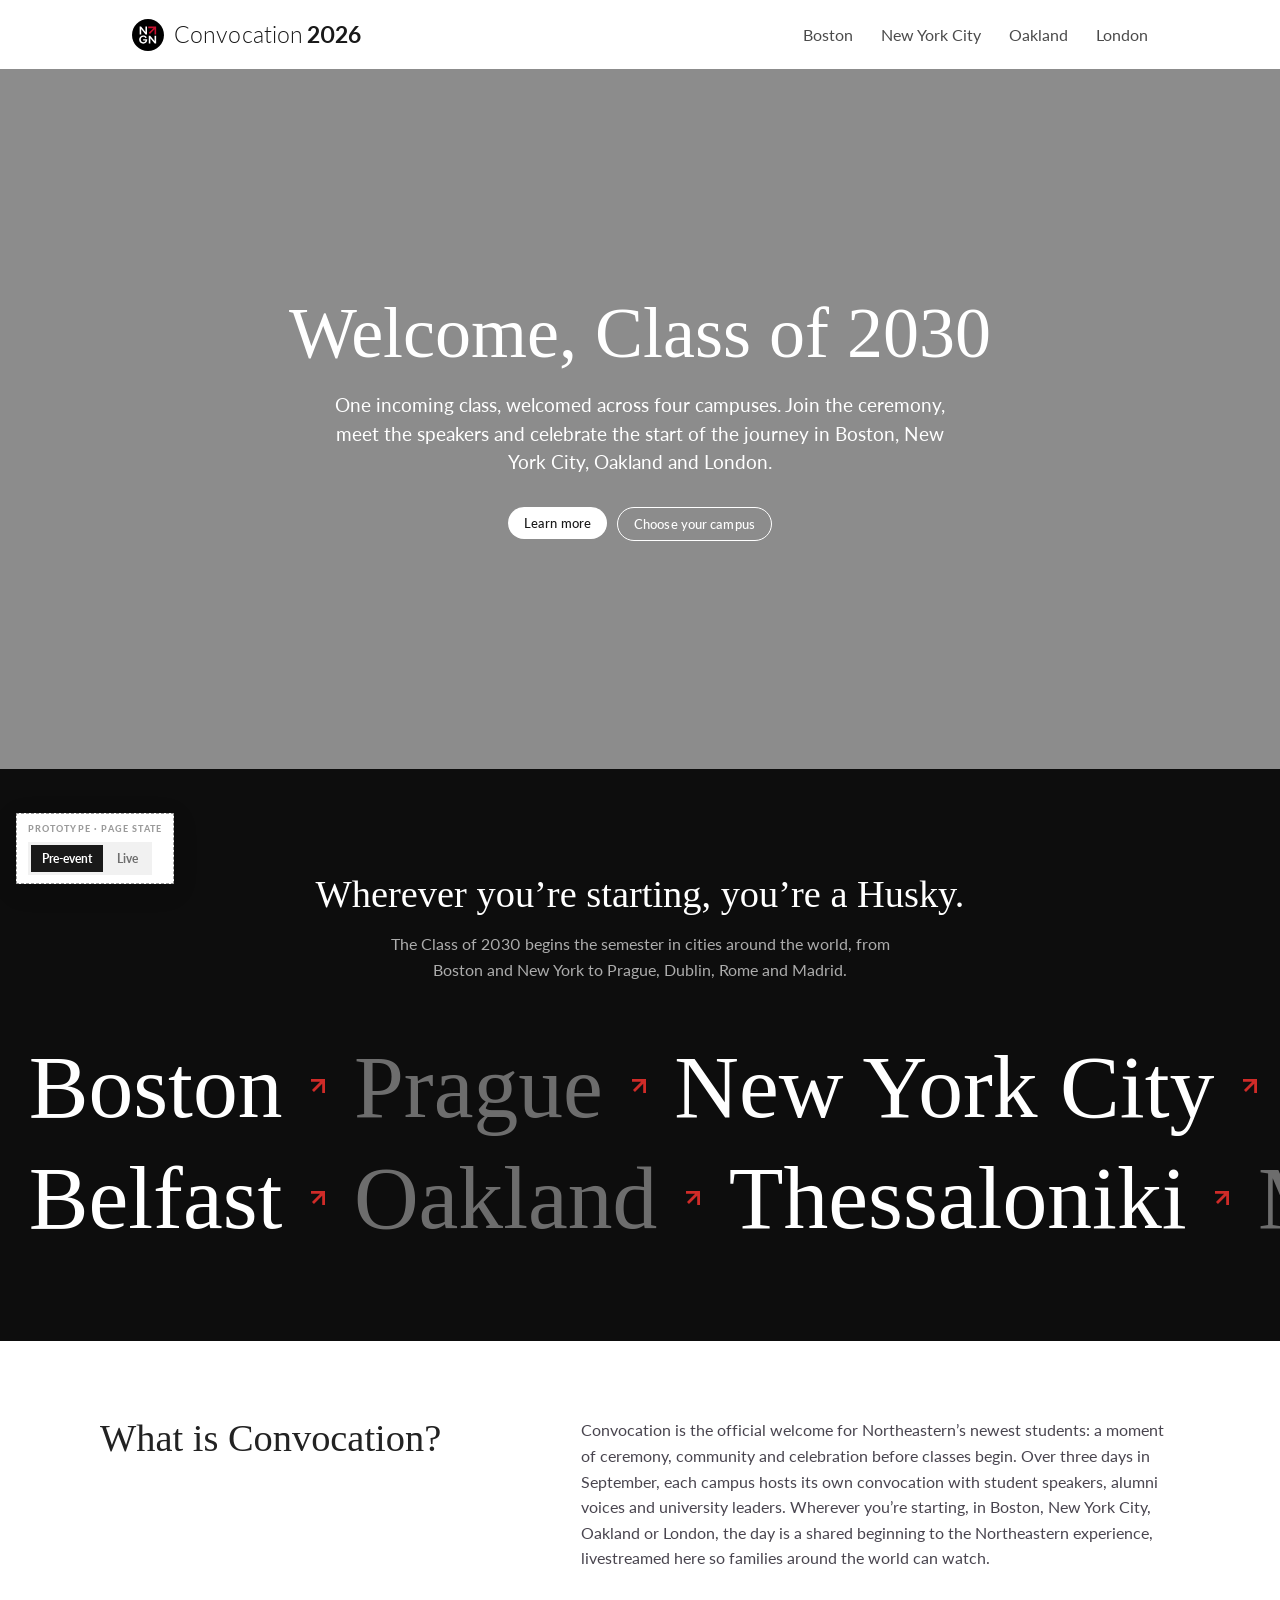
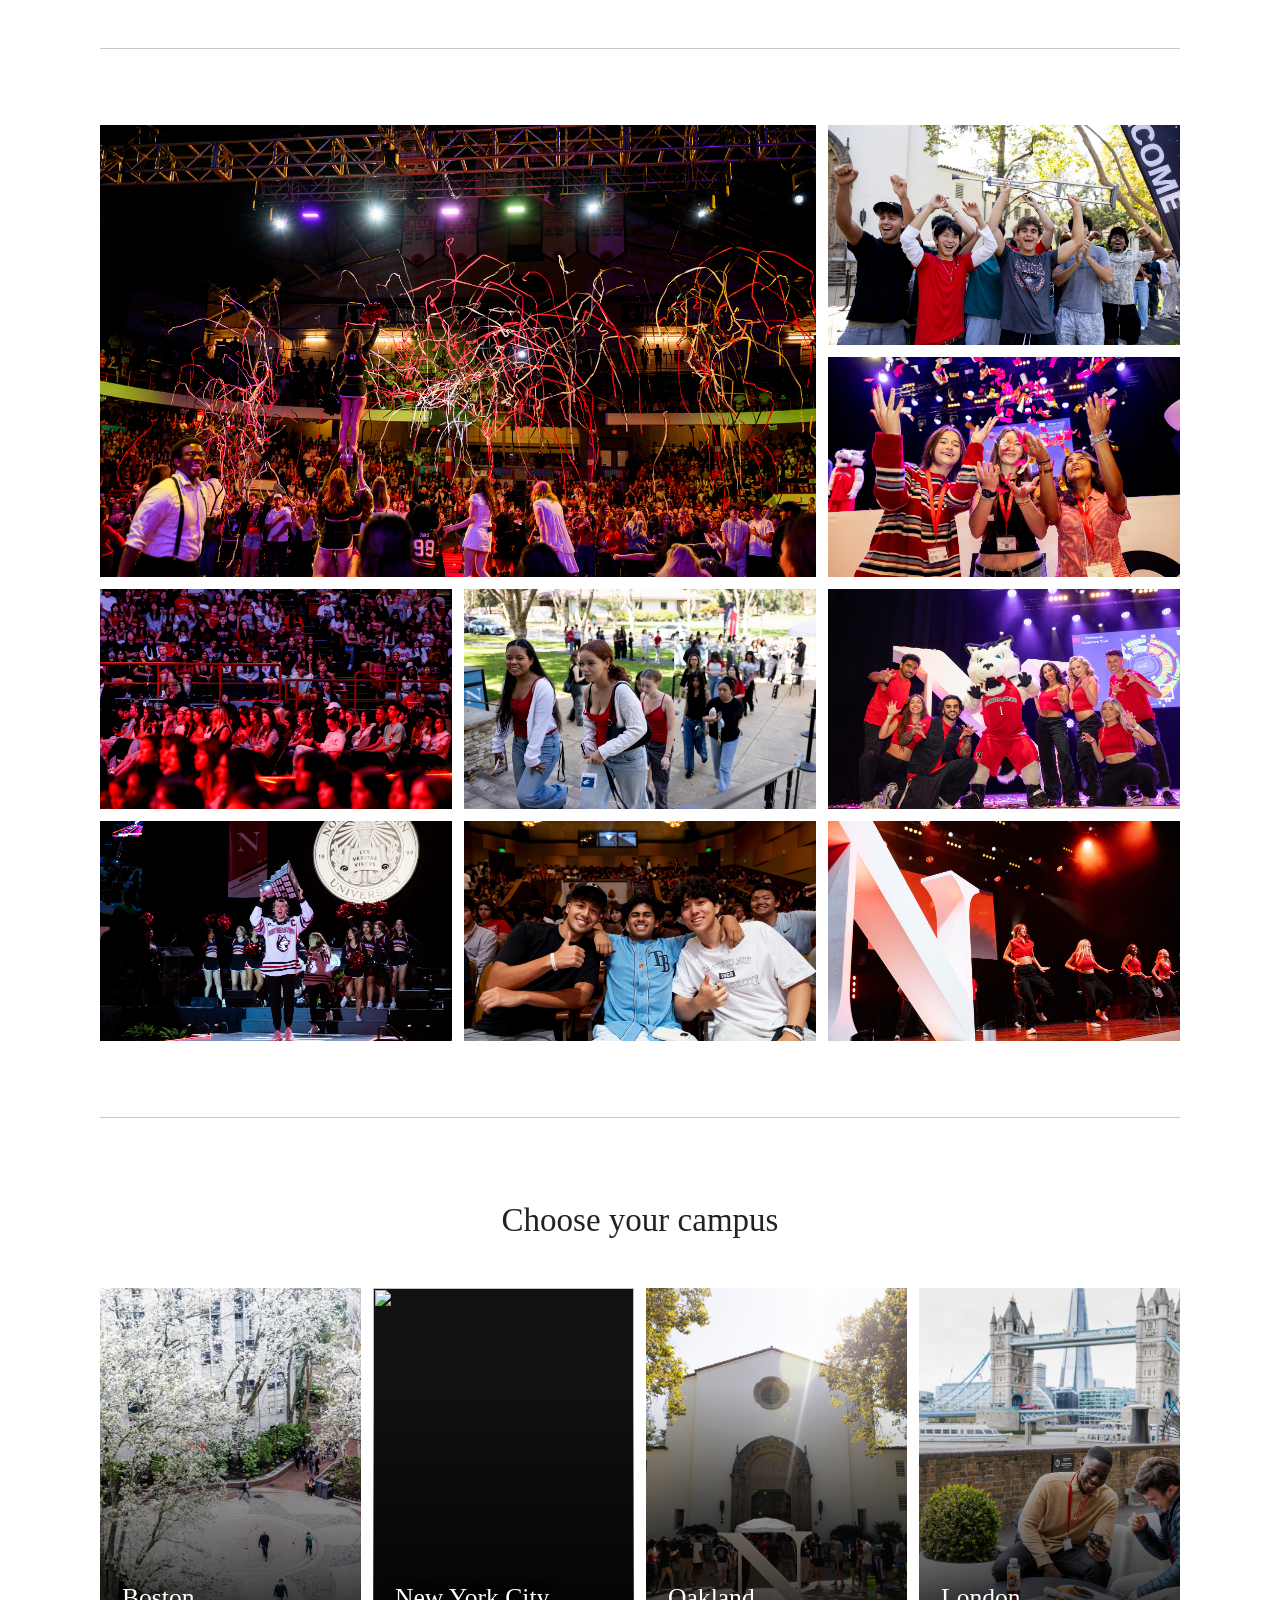
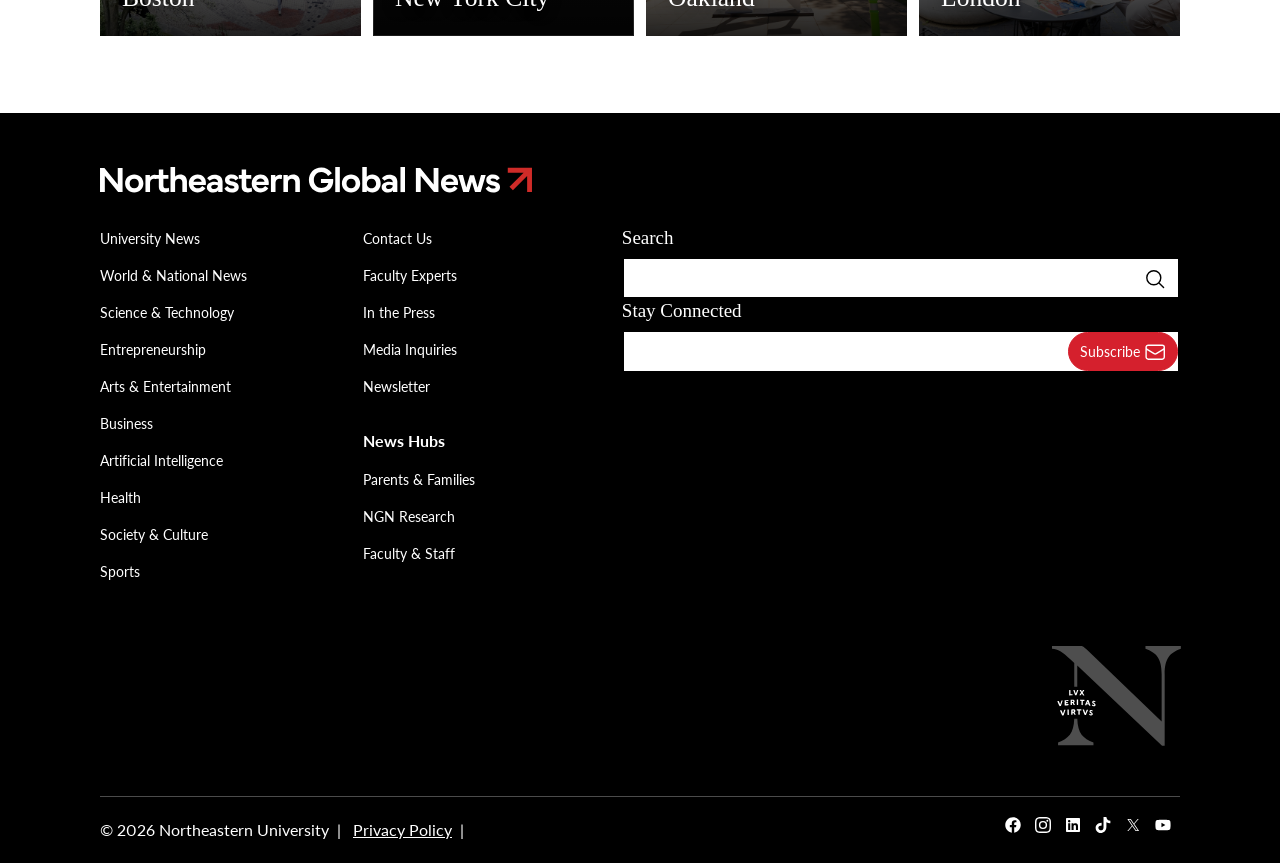
==== commit 86d3ee3b: "Marquee: replace red dots with small red arrow separators" ====
--- a/convocation/index.html
+++ b/convocation/index.html
@@ -354,7 +354,8 @@
   .proto-marq__city.dim{color:rgba(255,255,255,.4)}
   .proto-marq__city:hover{color:var(--ngn-v2-sys-color-primary,#c8102e)}
   .proto-marq:hover .proto-marq__city:not(:hover){opacity:.5}
-  .proto-marq__dot{align-self:center;width:.16em;height:.16em;border-radius:50%;background:var(--ngn-v2-sys-color-primary,#c8102e);flex:0 0 auto}
+  .proto-marq__dot{align-self:center;width:clamp(13px,1.1vw,17px);height:clamp(13px,1.1vw,17px);flex:0 0 auto;
+    background:url("data:image/svg+xml;utf8,<svg xmlns='http://www.w3.org/2000/svg' viewBox='0 0 24 24'><path d='M0 0V4.796H15.6936L1.70524 18.7843L5.09576 22.1815L19.204 8.06661V24H24V0H0Z' fill='%23CF2B28'/></svg>") center/contain no-repeat}
   .proto-marq__reveal{position:fixed;top:0;left:0;width:clamp(200px,18vw,260px);pointer-events:none;opacity:0;z-index:120;transform:translate(-50%,26px) scale(.94);transition:opacity .2s ease,transform .2s ease}
   .proto-marq__reveal.on{opacity:1;transform:translate(-50%,26px) scale(1)}
   .proto-marq__reveal img{width:100%;aspect-ratio:4/5;object-fit:cover;display:block;box-shadow:0 24px 70px rgba(0,0,0,.6)}
